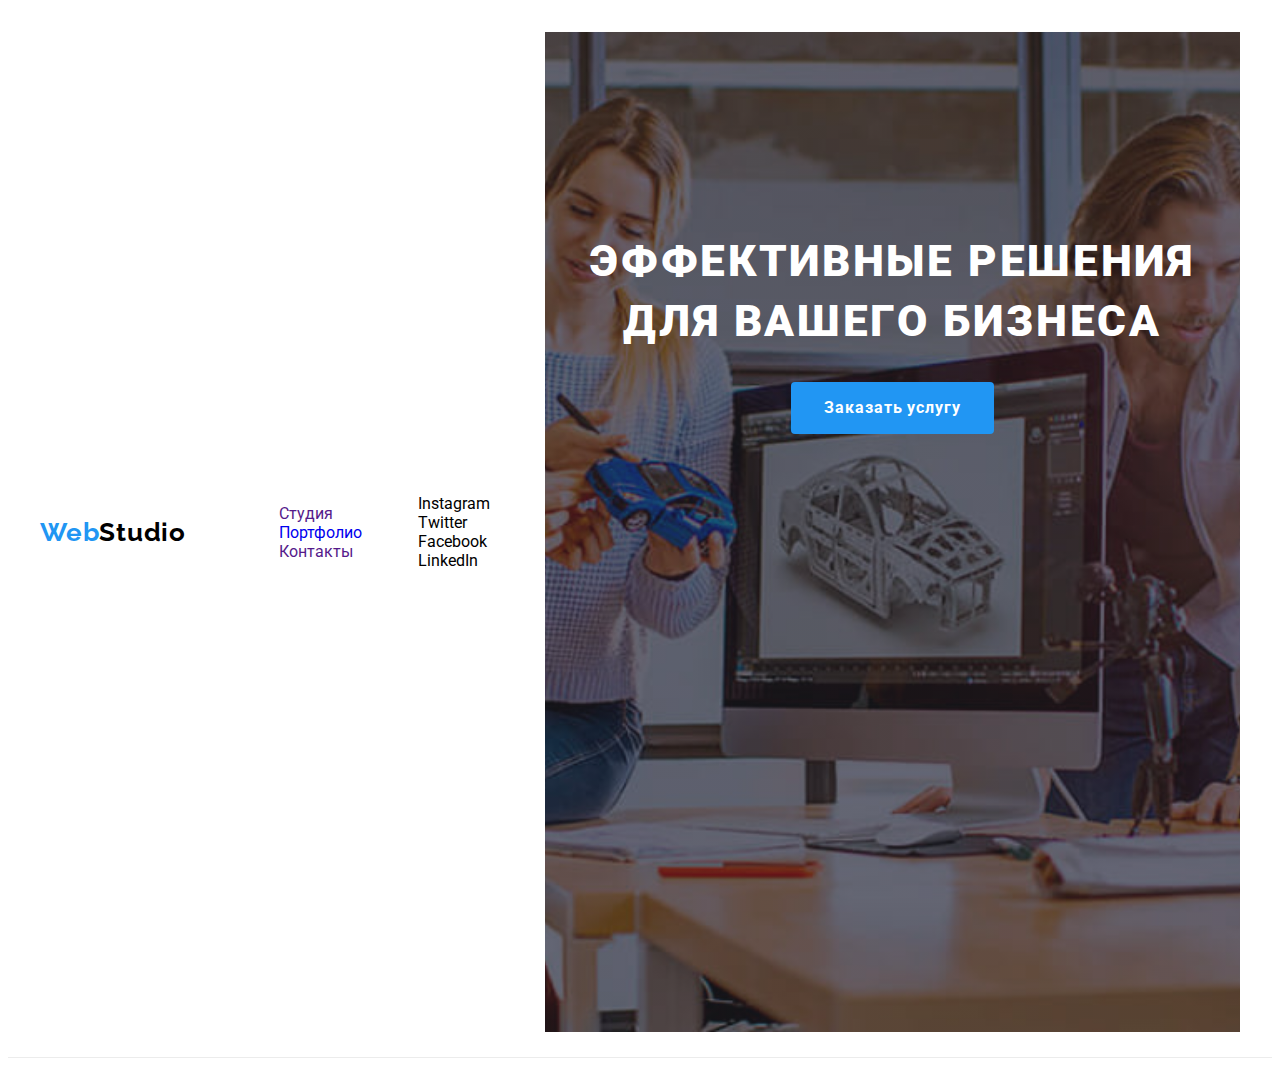
==== index.html @ 02336600 "commit-3" ====
<!DOCTYPE html>
<html lang="en">
  <head>
    <meta charset="UTF-8" />
    <meta http-equiv="X-UA-Compatible" content="IE=edge" />
    <meta name="viewport" content="width=device-width, initial-scale=1.0" />
    <title>Студия</title>
    <link
      href="https://fonts.googleapis.com/css2?family=Raleway:wght@700&family=Roboto:wght@400;500;700;900&display=swap"
      rel="stylesheet"
    />
    <link
      rel="stylesheet"
      href="https://cdnjs.cloudflare.com/ajax/libs/modern-normalize/1.1.0/modern-normalize.min.css"
      integrity="sha512-wpPYUAdjBVSE4KJnH1VR1HeZfpl1ub8YT/NKx4PuQ5NmX2tKuGu6U/JRp5y+Y8XG2tV+wKQpNHVUX03MfMFn9Q=="
      crossorigin="anonymous"
      referrerpolicy="no-referrer"
    />
    <link rel="stylesheet" href="./css/main.min.css" />
  </head>

  <body>
    <!--Хедер-->
    <header class="header">
      <div class="container">
        <div class="header__container">
          <nav class="header__nav">
            <a class="header__logo link" href="./index.html">
              <span class="header__accent">Web</span>Studio
            </a>
            <ul class="header__list list">
              <li class="header__item">
                <a class="header__link link current" href>Студия</a>
              </li>
              <li class="header__item">
                <a class="header__link link" href="./portfolio.html"
                  >Портфолио</a
                >
              </li>
              <li class="header__item">
                <a class="header__link link" href="">Контакты</a>
              </li>
            </ul>
          </nav>
          <!--START Mobile Menu -->
          <button class="burger-btn" data-menu-open>
            <svg class="burger-icon-icon" width="24" height="16">
              <use href="./images/symbol-defs.svg#burger-btn"></use>
            </svg>
          </button>
          <div class="mobile-menu" data-menu>
            <button class="mobile-close-btn" data-menu-close>
              <svg class="close-btn-icon">
                <use href="./images/symbol-defs.svg#close-black-2"></use>
              </svg>
            </button>
            <ul class="mobile-menu-list list">
              <li class="mobile-menu-list__item">
                <a class="mobile-menu__link link current" href>Студия</a>
              </li>
              <li class="mobile-menu-list__item">
                <a class="mobile-menu__link link" href="./portfolio.html"
                  >Портфолио</a
                >
              </li>
              <li class="mobile-menu-list__item">
                <a class="mobile-menu__link link" href="">Контакты</a>
              </li>
            </ul>
          </div>
          <div class="mobile-menu-list__down">
              <a class="mobile-menu-list__tel link" href="tel:+380961111111"></a>
                  <a class="mobile-menu-list__mail link" href="mailto:info@devstudio.com"></a>
                  <ul class="mobile-menu-list__social list">
                   <li class="mobile-menu-list__social-item">Instagram</li>
                   <li class="mobile-menu-list__social-item"> Twitter</li>
                   <li class="mobile-menu-list__social-item">Facebook</li>
                   <li class="mobile-menu-list__social-item">LinkedIn</li>

                  </ul>
          </div>
          <!-- END Mobile Menu -->
          <!-- <ul class="header-adress__list list">
            <li class="header-adress__item">
              <a class="header__mail link" href="mailto:info@devstudio.com">
                <svg class="header__icon" width="16" height="12">
                  <use href="./images/symbol-defs.svg#envelope"></use>
                </svg>
                info@devstudio.com
              </a>
            </li>
            <li class="header-adress__item">
              <a class="header__tel link" href="tel:+380961111111">
                <svg class="header__icon" width="10" height="16">
                  <use href="./images/symbol-defs.svg#smartphone"></use>
                </svg>
                +380961111111
              </a>
            </li>
          </ul>
        </div>
      </div>
    </header> -->

    <!-- Герой -->
    <main>
      <section class="hero">
        <h1 class="hero-title">ЭФФЕКТИВНЫЕ РЕШЕНИЯ ДЛЯ ВАШЕГО БИЗНЕСА</h1>
        <button type="button" class="hero-btn" data-modal-open>
          Заказать услугу
        </button>
      </section>

      <!--О нас-->
      <!-- <section class="about">
        <div class="container">
          <ul class="about-list list">
            <li class="about-item">
              <div class="about-icon-box">
                <svg class="about-icon">
                  <use href="./images/symbol-defs.svg#Group"></use>
                </svg>
              </div>
              <h2 class="about-title">ВНИМАНИЕ К ДЕТАЛЯМ</h2>
              <p class="after-title after-title-dark">
                Идейные соображения, а также начало повседневной работы по
                формированию позиции.
              </p>
            </li>
            <li class="about-item">
              <div class="about-icon-box">
                <svg class="about-icon">
                  <use href="./images/symbol-defs.svg#clock"></use>
                </svg>
              </div>
              <h2 class="about-title">ПУНКТУАЛЬНОСТЬ</h2>
              <p class="after-title after-title-dark">
                Задача организации, в особенности же рамки и место обучения
                кадров влечет за собой.
              </p>
            </li>
            <li class="about-item">
              <div class="about-icon-box">
                <svg class="about-icon">
                  <use href="./images/symbol-defs.svg#diagram"></use>
                </svg>
              </div>
              <h2 class="about-title">ПЛАНИРОВАНИЕ</h2>
              <p class="after-title after-title-dark">
                Равным образом консультация с широким активом в значительной
                степени обуславливает.
              </p>
            </li>
            <li class="about-item">
              <div class="about-icon-box">
                <svg class="about-icon">
                  <use href="./images/symbol-defs.svg#astronaut"></use>
                </svg>
              </div>
              <h2 class="about-title">СOВРЕМЕННЫЕ ТЕХНОЛОГИИ</h2>
              <p class="after-title after-title-dark">
                Значимость этих проблем настолько очевидна, что реализация
                плановых заданий.
              </p>
            </li>
          </ul>
        </div>
      </section> -->

      <!--Работа-->
      <!-- <section class="work">
        <div class="container">
          <h3 class="pre-title">Чем мы занимаемся</h3>
          <div class="application">
            <ul class="work-list list">
              <li class="work-item">
                <img
                  src="./images/box.jpeg"
                  alt="человек печатает на клавиатуре"
                  width="370"
                />
                <p class="work-text">ДЕСКТОПНЫЕ ПРИЛОЖЕНИЯ</p>
              </li>
              <li class="work-item">
                <img
                  src="./images/box2.jpeg"
                  alt="человек смотрит в монитор на телефоны"
                  width="370"
                />
                <p class="work-text">МОБИЛЬНЫЕ ПРИЛОЖЕНИЯ</p>
              </li>
              <li class="work-item">
                <img
                  src="./images/box3.jpeg"
                  alt="человек смотрит в планшет"
                  width="370"
                />
                <p class="work-text">ДИЗАЙНЕРСКИЕ РЕШЕНИЯ</p>
              </li>
            </ul>
          </div>
        </div>
      </section> -->
      <!--Наша команда-->
      <!-- <section class="team">
        <div class="container">
          <h3 class="pre-title">Наша команда</h3>
          <ul class="team-list list">
            <li class="team-item">
              <img
                src="./images/photo.jpg"
                width="270"
                height="260"
                alt="фото мужчины"
              />
              <div class="team-leaders">
                <h3 class="team-item-title">Игорь Демьяненко</h3>
                <p class="team-item-text">Product Designer</p>
                <ul class="team-social list social-list">
                  <li class="social-item">
                    <a href="" class="social-link">
                      <svg class="social-icon" width="20" height="20">
                        <use href="./images/symbol-defs.svg#instagram"></use>
                      </svg>
                    </a>
                  </li>
                  <li class="social-item">
                    <a href="" class="social-link">
                      <svg class="social-icon" width="20" height="20">
                        <use href="./images/symbol-defs.svg#twitter"></use>
                      </svg>
                    </a>
                  </li>
                  <li class="social-item">
                    <a href="" class="social-link">
                      <svg class="social-icon" width="20" height="20">
                        <use href="./images/symbol-defs.svg#facebook"></use>
                      </svg>
                    </a>
                  </li>
                  <li class="social-item">
                    <a href="" class="social-link">
                      <svg class="social-icon" width="20" height="20">
                        <use href="./images/symbol-defs.svg#linkedin"></use>
                      </svg>
                    </a>
                  </li>
                </ul>
              </div>
            </li>

            <li class="team-item">
              <img
                src="./images/photo2.jpg"
                width="270"
                height="260"
                alt="фото женщины"
              />
              <div class="team-leaders">
                <h3 class="team-item-title">Ольга Репина</h3>
                <p class="team-item-text">Frontend Developer</p>
                <ul class="team-social list social-list">
                  <li class="social-item">
                    <a href="" class="social-link">
                      <svg class="social-icon" width="20" height="20">
                        <use href="./images/symbol-defs.svg#instagram"></use>
                      </svg>
                    </a>
                  </li>
                  <li class="social-item">
                    <a href="" class="social-link">
                      <svg class="social-icon" width="20" height="20">
                        <use href="./images/symbol-defs.svg#twitter"></use>
                      </svg>
                    </a>
                  </li>
                  <li class="social-item">
                    <a href="" class="social-link">
                      <svg class="social-icon" width="20" height="20">
                        <use href="./images/symbol-defs.svg#facebook"></use>
                      </svg>
                    </a>
                  </li>
                  <li class="social-item">
                    <a href="" class="social-link">
                      <svg class="social-icon" width="20" height="20">
                        <use href="./images/symbol-defs.svg#linkedin"></use>
                      </svg>
                    </a>
                  </li>
                </ul>
              </div>
            </li>

            <li class="team-item">
              <img
                src="./images/photo3.jpg"
                width="270"
                height="260"
                alt="фото мужчины"
              />
              <div class="team-leaders">
                <h3 class="team-item-title">Николай Тарасов</h3>
                <p class="team-item-text">Marketing</p>
                <ul class="team-social list social-list">
                  <li class="social-item">
                    <a href="" class="social-link">
                      <svg class="social-icon" width="20" height="20">
                        <use href="./images/symbol-defs.svg#instagram"></use>
                      </svg>
                    </a>
                  </li>
                  <li class="social-item">
                    <a href="" class="social-link">
                      <svg class="social-icon" width="20" height="20">
                        <use href="./images/symbol-defs.svg#twitter"></use>
                      </svg>
                    </a>
                  </li>
                  <li class="social-item">
                    <a href="" class="social-link">
                      <svg class="social-icon" width="20" height="20">
                        <use href="./images/symbol-defs.svg#facebook"></use>
                      </svg>
                    </a>
                  </li>
                  <li class="social-item">
                    <a href="" class="social-link">
                      <svg class="social-icon" width="20" height="20">
                        <use href="./images/symbol-defs.svg#linkedin"></use>
                      </svg>
                    </a>
                  </li>
                </ul>
              </div>
            </li>

            <li class="team-item">
              <img
                src="./images/photo4.jpg"
                width="270"
                height="260"
                alt="фото мужчины"
              />
              <div class="team-leaders">
                <h3 class="team-item-title">Михаил Ермаков</h3>
                <p class="team-item-text">UI Designer</p>
                <ul class="team-social list social-list">
                  <li class="social-item">
                    <a href="" class="social-link">
                      <svg class="social-icon" width="20" height="20">
                        <use href="./images/symbol-defs.svg#instagram"></use>
                      </svg>
                    </a>
                  </li>
                  <li class="social-item">
                    <a href="" class="social-link">
                      <svg class="social-icon" width="20" height="20">
                        <use href="./images/symbol-defs.svg#twitter"></use>
                      </svg>
                    </a>
                  </li>
                  <li class="social-item">
                    <a href="" class="social-link">
                      <svg class="social-icon" width="20" height="20">
                        <use href="./images/symbol-defs.svg#facebook"></use>
                      </svg>
                    </a>
                  </li>
                  <li class="social-item">
                    <a href="" class="social-link">
                      <svg class="social-icon" width="20" height="20">
                        <use href="./images/symbol-defs.svg#linkedin"></use>
                      </svg>
                    </a>
                  </li>
                </ul>
              </div>
            </li>
          </ul>
        </div>
      </section> -->
      <!-- Клиенты -->
      <!-- <section class="clients">
        <div class="container">
          <h3 class="pre-title">Постоянные клиенты</h3>
          <ul class="clients-list list">
            <li class="clients-item">
              <a href="" class="clients-link">
                <svg class="clients-icon" width="106" height="60">
                  <use href="./images/symbol-defs.svg#groupya-co-1"></use>
                </svg>
              </a>
            </li>
            <li class="clients-item">
              <a href="" class="clients-link">
                <svg class="clients-icon" width="106" height="60">
                  <use href="./images/symbol-defs.svg#group-company"></use>
                </svg>
              </a>
            </li>
            <li class="clients-item">
              <a href="" class="clients-link">
                <svg class="clients-icon" width="106" height="60">
                  <use href="./images/symbol-defs.svg#group-company2"></use>
                </svg>
              </a>
            </li>
            <li class="clients-item">
              <a href="" class="clients-link">
                <svg class="clients-icon" width="106" height="60">
                  <use href="./images/symbol-defs.svg#group-company3"></use>
                </svg>
              </a>
            </li>
            <li class="clients-item">
              <a href="" class="clients-link">
                <svg class="clients-icon" width="106" height="60">
                  <use href="./images/symbol-defs.svg#group-company4"></use>
                </svg>
              </a>
            </li>
            <li class="clients-item">
              <a href="" class="clients-link">
                <svg class="clients-icon" width="106" height="60">
                  <use href="./images/symbol-defs.svg#group-company5"></use>
                </svg>
              </a>
            </li>
          </ul>
        </div>
      </section> -->
    </main>
    <!-- Футер -->
    <!-- <footer class="footer">
      <div class="container footer-container">
        <div class="footer-left">
          <a href="./index.html" class="footer-logo link">
            <span class="footer-accent">Web</span>Studio
          </a>
          <address class="footer-adress link">
            г.Киев,пр-т Леси Украинки, 26
          </address>
          <address class="footer-link link">info@example.com</address>
          <address class="footer-link link">+38 099 111 11 11</address>
        </div> -->
    <!-- Футер "Присоединяйтесь" -->
    <!-- <div class="footer-right">
          <h3 class="footer-text">ПРИСОЕДИНЯЙТЕСЬ</h3>
          <ul class="footer-social-list social-list list">
            <li class="social-item">
              <a href="" class="social-link footer-social-link">
                <svg
                  class="social-icon footer-social-icon"
                  width="20"
                  height="20"
                >
                  <use href="./images/symbol-defs.svg#instagram"></use>
                </svg>
              </a>
            </li>
            <li class="social-item">
              <a href="" class="social-link footer-social-link">
                <svg
                  class="social-icon footer-social-icon"
                  width="20"
                  height="20"
                >
                  <use href="./images/symbol-defs.svg#twitter"></use>
                </svg>
              </a>
            </li>
            <li class="social-item">
              <a href="" class="social-link footer-social-link">
                <svg
                  class="social-icon footer-social-icon"
                  width="20"
                  height="20"
                >
                  <use href="./images/symbol-defs.svg#facebook"></use>
                </svg>
              </a>
            </li>
            <li class="social-item">
              <a href="" class="social-link footer-social-link">
                <svg
                  class="social-icon footer-social-icon"
                  width="20"
                  height="20"
                >
                  <use href="./images/symbol-defs.svg#linkedin"></use>
                </svg>
              </a>
            </li>
          </ul>
        </div> -->

    <!-- Футер "Подпишитесь" -->
    <!-- <div class="footer-form-box">
          <h3 class="footer-form-text">ПОДПИШИТЕСЬ НА РАССЫЛКУ</h3>
          <form class="footer-form" action="">
            <input
              class="footer-form-input"
              type="email"
              name="mail"
              placeholder="E-mail"
            />
            <button class="footer-form-btn hero-btn" type="submit">
              Подписаться
              <svg class="footer-form-icon" width="24" height="24">
                <use href="./images/symbol-defs.svg#icon-send-letter"></use>
              </svg>
            </button>
          </form>
        </div>
      </div>
    </footer> -->

    <!-- Бекдроп -->
    <div class="backdrop is-hidden" data-modal>
      <div class="modal">
        <button class="close-btn" type="button" data-modal-close>
          <svg class="backdrop-icon">
            <use href="./images/symbol-defs.svg#close-black"></use>
          </svg>
        </button>
        <!-- Модальное окно -->
        <p class="modal-title">Оставьте свои данные, мы вам перезвоним</p>
        <form action="#" class="modal-form">
          <div class="modal-field">
            <label class="modal-label" for="user-name"> Имя </label>
            <span class="modal-wrapper">
              <input
                class="modal-input"
                type="text"
                name="user-name"
                id="user-name"
              />
              <svg class="modal-icon" width="18" height="18">
                <use href="./images/symbol-defs.svg#person-black"></use>
              </svg>
            </span>
          </div>
          <div class="modal-field">
            <label class="modal-label" for="user-tel">Телефон</label>
            <span class="modal-wrapper">
              <input class="modal-input" type="tel" name="tel" id="user-tel" />
              <svg class="modal-icon" width="18" height="18">
                <use href="./images/symbol-defs.svg#phone-black"></use>
              </svg>
            </span>
          </div>
          <div class="modal-field">
            <label class="modal-label" for="user-email">Почта</label>
            <span class="modal-wrapper">
              <input
                class="modal-input"
                type="email"
                name="user-email"
                id="user-email"
              />
              <svg class="modal-icon" width="18" height="18">
                <use href="./images/symbol-defs.svg#email-black"></use>
              </svg>
            </span>
          </div>
          <div class="modal-field">
            <label class="modal-label" for="user-text">Комментарий</label>
            <textarea
              class="modal-text-input"
              name="user-text"
              id="user-text"
              placeholder="Введите текст"
            ></textarea>
          </div>

          <input
            class="modal-checkbox visually-hidden"
            type="checkbox"
            id="modal-checkbox"
          />
          <label class="check-text" for="modal-checkbox">
            <span>
              <svg class="check-icon" width="11" height="8">
                <use href="./images/symbol-defs.svg#Vector"></use>
              </svg>
            </span>
            Соглашаюсь с рассылкой и принимаю
            <a class="check-licens" href=""> Условия договора </a></label
          >

          <button class="form-btn hero-btn" type="submit">Отправить</button>
        </form>
      </div>
    </div>

    <script src="./js/modal.js"></script>
    <script src="./js/menu.js"></script>
  </body>
</html>
---- css/main.min.css ----
p,h1,h2,h3,h4,h5,h6{margin:0}ul{margin:0;padding:0}button{cursor:pointer}img{display:block;max-width:100%}body{font-family:Roboto, sans-serif}.list{list-style:none}.link{text-decoration:none}.container{padding-left:15px;padding-right:15px;margin-left:auto;margin-right:auto}@media screen and (min-width: 480px){.container{width:480px}}@media screen and (min-width: 768px){.container{width:768px}}@media screen and (min-width: 1200px){.container{width:1200px}}.btn{min-width:73px;padding:6px 22px;font-family:Roboto;font-size:16px;line-height:1.62;font-weight:500;letter-spacing:.03em;text-align:center;background-color:var(--primary-fon-color);color:var(--title-text-color);border-radius:4px;border:transparent;transition:color 250ms cubic-bezier(0.4, 0, 0.2, 1)}.btn:hover,.btn:focus{color:var(--white);background-color:var(--accent-color);box-shadow:0px 3px 1px rgba(0,0,0,0.1),0px 1px 2px rgba(0,0,0,0.08),0px 2px 2px rgba(0,0,0,0.12)}.pre-title{font-size:36px;line-height:1.17;font-weight:700;letter-spacing:.03em;text-align:center}.after-title{font-family:Roboto;font-style:normal;font-size:14px;line-height:1.71;font-weight:400;letter-spacing:.03em}.after-title-dark{color:var(--primary-text-color)}.after-title-light{color:var(--primary-text-color)}.social-link{width:100%;height:100%;border-radius:50%;transition:background-color 250ms cubic-bezier(0.4, 0, 0.2, 1)}.social-link:hover,.social-link:focus{background-color:var(--accent-color)}.header{padding-top:16px;padding-bottom:16px;border-bottom:1px solid #ececec}@media screen and (min-width: 768px){.header{padding-top:26px;padding-bottom:26px}}@media screen and (min-width: 1200px){.header{padding-top:24px;padding-bottom:25px}}.header__container{display:flex;align-items:center;justify-content:space-between}.burger-btn{display:flex;align-items:center;justify-content:center;background-color:transparent;cursor:pointer;padding:0;line-height:0;margin-left:auto;border:none;width:40px;height:40px;color:#212121}@media screen and (min-width: 767px){.burger-btn{display:none}}.burger-icon-icon{width:40px;height:40px}.mobile-menu{position:fixed;z-index:100;top:0;left:0;width:100vw;height:100vh;padding:48px 40px;background-color:#ffffff;opacity:0;visibility:hidden;pointer-events:none;transition:opasicity 250ms linear, visibility 250ms linear}.mobile-menu.is-hidden{opacity:1;visibility:visible;pointer-events:all}.mobile-close-btn{position:absolute;top:10px;right:15px;width:40px;height:40px;background-color:transparent;cursor:pointer;padding:0;line-height:0;border:none}.close-btn-icon{width:40px;height:40px}.header__logo{margin-right:93px;font-family:Raleway;font-size:26px;line-height:1.19;font-weight:700;letter-spacing:.03em;color:#000000}.header__accent{color:var(--accent-color)}.hero{text-align:center;padding:118px 0;margin-left:auto;margin-right:auto;background:rgba(47,48,58,0.4);background-image:linear-gradient(rgba(47,48,58,0.4), rgba(47,48,58,0.4)),url(../images/hero.jpg);background-position:center;background-repeat:no-repeat;background-size:cover;background-color:var(--primary-fon-footer-color);max-width:480px;height:400px}@media screen and (min-device-pixel-ratio: 2), (min-resolution: 192dpi), (min-resolution: 2dppx){.hero{background-image:url("../images/hero2x.jpg")}}@media screen and (min-width: 768px){.hero{max-width:768px;background-image:linear-gradient(rgba(47,48,58,0.4), rgba(47,48,58,0.4)),url(../images/hero-tablet.jpg)}}@media screen and (min-width: 768px) and (min-device-pixel-ratio: 2), screen and (min-width: 768px) and (min-resolution: 192dpi), screen and (min-width: 768px) and (min-resolution: 2dppx){.hero{background-image:url("../images/hero-tablet2x.jpg")}}@media screen and (min-width: 1200px){.hero{padding-top:200px;padding-bottom:200px;max-width:1600px;height:600px;background-image:linear-gradient(rgba(47,48,58,0.4), rgba(47,48,58,0.4)),url(../images/hero-desktop.jpg)}}@media screen and (min-width: 1200px) and (min-device-pixel-ratio: 2), screen and (min-width: 1200px) and (min-resolution: 192dpi), screen and (min-width: 1200px) and (min-resolution: 2dppx){.hero{background-image:url("../images/hero-desktop2x.jpg")}}.hero-title{margin-top:0;margin-bottom:30px;margin-left:auto;margin-right:auto;max-width:360px;font-size:26px;line-height:1.62;font-weight:900;letter-spacing:.06em;text-align:center;text-transform:uppercase;color:var(--white);transition:color 250ms cubic-bezier(0.4, 0, 0.2, 1)}@media screen and (min-width: 1200px){.hero-title{max-width:695px;font-size:44px;line-height:1.36;font-weight:900;letter-spacing:.06em}}.hero-btn{padding:10px 32px;font-family:inherit;font-size:16px;line-height:1.87;font-weight:700;letter-spacing:.06em;text-align:center;border-radius:4px;border:1px solid transparent;background-color:var(--accent-color);color:var(--white);transition:background-color 250ms cubic-bezier(0.4, 0, 0.2, 1)}.hero-btn:hover,.hero-btn:focus{background-color:var(--white);color:var(--accent-color)}.about{padding-top:94px;padding-bottom:94px}.about-list{display:flex}.about-item{flex-basis:calc(100% / 4 - 30px)}.about-item:not(:last-child){margin-right:30px}.about-title{margin-top:0;margin-bottom:10px;font-size:14px;line-height:1.14;font-weight:700;letter-spacing:.03em;text-transform:uppercase;color:var(--title-text-color)}.about-icon-box{background:#f5f4fa;width:270px;height:120px;margin-bottom:30px}.about-icon{width:70px;height:70px}.work{padding-bottom:94px}.pre-title{margin-top:0;margin-bottom:50px}.work-list{display:flex}.work-item{position:relative}.work-item:not(:last-child){margin-right:30px}.work-text{position:absolute;width:100%;bottom:0;left:0;padding:27px 0px;font-size:14px;line-height:1.14;font-weight:700;letter-spacing:.03em;text-align:center;text-transform:uppercase;color:var(--white);background:rgba(47,48,58,0.8)}.team{background-color:var(--primary-fon-color);padding-top:94px;padding-bottom:94px}.team-list{display:flex;margin-left:-30px}.team-item{flex-basis:calc(100% / 3 - 30px);margin-left:30px;box-shadow:0px 1px 3px rgba(0,0,0,0.12),0px 1px 1px rgba(0,0,0,0.14),0px 2px 1px rgba(0,0,0,0.2);border-radius:0px 0px 4px 4px}.team-leaders{background-color:var(--white);padding:30px 0px}.team-item-title{margin-bottom:10px;font-size:16px;line-height:1.19;font-weight:500;letter-spacing:.03em;text-align:center;color:var(--title-text-color)}.team-item-text{font-size:16px;line-height:1.19;font-weight:400;letter-spacing:.03em;text-align:center;margin-bottom:16px;color:var(--primary-text-color)}.social-link:hover .social-icon,.social-link:focus .social-icon{fill:var(--white)}.social-item{width:44px;height:44px;margin-right:10px}.social-item:not(:last-child){margin-right:10}.social-icon{fill:#afb1b8;transition:fill 250ms cubic-bezier(0.4, 0, 0.2, 1)}.clients{padding-top:94px;padding-bottom:94px}.clients-item{border-radius:4px}.clients-item:not(:last-child){margin-right:30px}.clients-link{width:170px;height:92px;border-radius:4px;border:1px solid #afb1b8;transition:border 250ms cubic-bezier(0.4, 0, 0.2, 1)}.clients-link:hover,.clients-link:focus{border-color:var(--accent-color)}.clients-icon{fill:#afb1b8;transition:fill 250ms cubic-bezier(0.4, 0, 0.2, 1)}.clients-link:hover .clients-icon,.clients-link:focus .clients-icon{fill:var(--accent-color)}.footer{padding-top:60px;padding-bottom:60px;background-color:var(--primary-fon-footer-color)}.footer-left{display:flex;flex-direction:column}.footer-right{display:block;flex-direction:column;margin-left:70px}.footer-social-list{margin-right:10px}.footer-social-link{background-color:#ffffff10}.footer-social-icon{fill:var(--white)}.footer-text{margin-bottom:20px;font-size:14px;line-height:1.14;font-weight:700;letter-spacing:.03em;text-transform:uppercase;color:#ffffff}.footer-logo{margin-bottom:20px;font-family:Raleway;font-style:normal;font-size:26px;line-height:1.19;font-weight:700;letter-spacing:.03em;color:var(--white)}.footer-accent{color:var(--accent-color)}.footer-adress{margin-bottom:9px;font-style:normal;font-size:14px;line-height:1.71;font-weight:400;letter-spacing:.03em;color:var(--white)}.footer-link{margin-bottom:9px;font-family:Roboto;font-style:normal;font-size:14px;line-height:1.71;font-weight:400;letter-spacing:.03em;color:var(--primary-footer-two-color)}.after-title{margin-bottom:9px}.footer-form-box{display:block;margin-left:93px}.footer-form-text{margin-bottom:20px;font-size:14px;line-height:1.14;font-weight:700;letter-spacing:.03em;text-transform:uppercase;color:var(--white)}.footer-form{display:flex}.footer-form-input{width:358px;height:50px;padding:15px;background-color:inherit;color:var(--white);border:1px solid rgba(255,255,255,0.3);border-radius:4px;outline:none}.footer-form-input:focus{border-color:var(--accent-color);outline-color:var(--accent-color)}.footer-form-input:placeholder{font-size:16px;line-height:1.25;font-weight:400;letter-spacing:.03em;align-items:center;color:rgba(255,255,255,0.6)}.footer-form-btn{width:200px;height:50px;margin-left:12px;padding-top:10px;padding-bottom:10px;padding-right:28px;padding-left:29px;transition:color 250ms cubic-bezier(0.4, 0, 0.2, 1)}.footer-form-btn:hover .footer-form-icon,.footer-form-btn:focus .footer-form-icon{fill:var(--accent-color)}.footer-form-icon{margin-left:10px;fill:var(--white);transition:fill 250ms cubic-bezier(0.4, 0, 0.2, 1)}.backdrop{position:fixed;width:100vw;height:100vh;background:rgba(0,0,0,0.2);top:0;transition:opacity 250ms cubic-bezier(0.4, 0, 0.2, 1),visibility 250ms cubic-bezier(0.4, 0, 0.2, 1)}.backdrop.is-hidden{opacity:0;visibility:hidden;pointer-events:0}.backdrop.is-hidden .modal{transform:scale(2)}.backdrop-icon:hover,.backdrop-icon:focus{fill:var(--accent-color)}.modal{position:relative;width:528px;height:581px;padding:40px;background-color:var(--white);border-radius:4px;box-shadow:0px 1px 3px rgba(0,0,0,0.12),0px 1px 1px rgba(0,0,0,0.14),0px 2px 1px rgba(0,0,0,0.2);transform:scale(1);transition:transform 300ms ease}@media screen and (min-width: 480px){.modal{width:450px;min-height:609px}}@media screen and (min-width: 1200px){.modal{width:528px;min-height:581px}}.modal-title{margin-bottom:12px;font-size:20px;line-height:1.15;font-weight:700;letter-spacing:.03em;text-align:center;color:var(--title-text-color)}.modal-field{margin-bottom:10px}.modal-label{display:block;margin-bottom:4px;font-size:12px;line-height:1.17;font-weight:400;letter-spacing:.01em;color:var(--primary-text-color)}.modal-wrapper{display:block;position:relative}.modal-input{width:100%;height:40px;border-radius:4px;border:1px solid rgba(33,33,33,0.2);background:transparent;padding-left:42px;padding-right:20px;outline:none}.modal-input:focus{border-color:var(--accent-color)}.modal-input:focus+.modal-icon{fill:var(--accent-color)}.modal-icon{position:absolute;left:10px;top:50%;transform:translateY(-50%)}.modal-text-input{padding:12px 16px;resize:none;width:100%;height:120px;border-radius:4px;border:1px solid rgba(33,33,33,0.2);background:transparent}.modal-text-input:focus{border-color:var(--accent-color)}.modal-text-input::placeholder{font-size:12px;line-height:.86;font-weight:400;letter-spacing:.01em;color:rgba(117,117,117,0.5)}.modal-text-input:focus{outline-color:var(--accent-color)}.check-text{margin-bottom:30px;font-size:12px;line-height:1.71;font-weight:400;letter-spacing:.03em;color:var(--primary-text-color)}.check-text span{width:16px;height:15px;border:2px solid #212121;border-radius:4px;margin-right:8px}.modal-checkbox:checked+.check-text span{background-color:var(--accent-color);border:none}.check-icon{fill:var(--white)}.check-licens{color:var(--accent-color);margin-left:4px}.form-btn{width:200px;display:block;margin:0 auto;letter-spacing:0.06em}.form-btn:hover,.form-btn:focus{color:var(--white);background:#188ce8}.close-btn{position:absolute;right:8px;top:8px;width:30px;height:30px;border-radius:50%;border:1px solid rgba(0,0,0,0.1);background:var(--white)}.nav{padding-top:94px;padding-bottom:94px}.nav-list{display:flex;margin-bottom:50px;justify-content:center}.nav-item:not(:last-child){margin-right:8px}.nav-btn{transition:background-color 250ms cubic-bezier(0.4, 0, 0.2, 1)}.menu-nav__list{display:flex;flex-wrap:wrap;margin-left:-30px;margin-top:-30px}.menu-nav__item{cursor:pointer;flex-basis:calc(100% / 3 - 30px);margin-left:30px;margin-top:30px;border:1px solid #eeeeee;box-sizing:border-box}.menu-nav__item:hover,.menu-nav__item:focus{box-shadow:0px 1px 1px rgba(0,0,0,0.12),0px 4px 4px rgba(0,0,0,0.06),1px 4px 6px rgba(0,0,0,0.16)}.menu-nav__item:hover .menu-top__text{transform:translateY(0)}.menu-top__wrapper{position:relative;overflow:hidden}.menu-top__text{position:absolute;top:0;left:0;width:370px;height:294px;transform:translateY(100%);transition:transform 250ms linear;padding-top:42px;padding-bottom:56px;padding-right:67px;padding-left:50px;font-size:18px;line-height:1.56;font-weight:400;letter-spacing:.03em;color:var(--white);background:rgba(33,150,243,0.9)}.menu-nav__work{padding:20px 24px}.menu-nav__title{font-size:18px;line-height:2;font-weight:700;letter-spacing:.06em;margin-bottom:4px;color:var(--title-text-color)}.menu-nav__text{font-size:16px;line-height:1.87;font-weight:400;letter-spacing:.03em;color:var(--primary-text-color)}:root{--primary-text-color: #757575;--title-text-color: #212121;--accent-color: #2196f3;--white: #ffffff;--primary-fon-color: #f5f4fa;--primary-fon-footer-color: #2f303a;--primary-footer-two-color: rgba(255, 255, 255, 0.6)}.visually-hidden{position:absolute;white-space:nowrap;width:1px;height:1px;overflow:hidden;border:0;padding:0;clip:rect(0 0 0 0);clip-path:inset(50%);margin:-1px}.social-link,.header__nav,.about-icon-box,.social-list,.clients-list,.clients-link,.footer-container,.footer-form-btn,.backdrop,.check-text,.check-text span,.close-btn{display:flex;align-items:center;justify-content:center}
/*# sourceMappingURL=main.min.css.map */
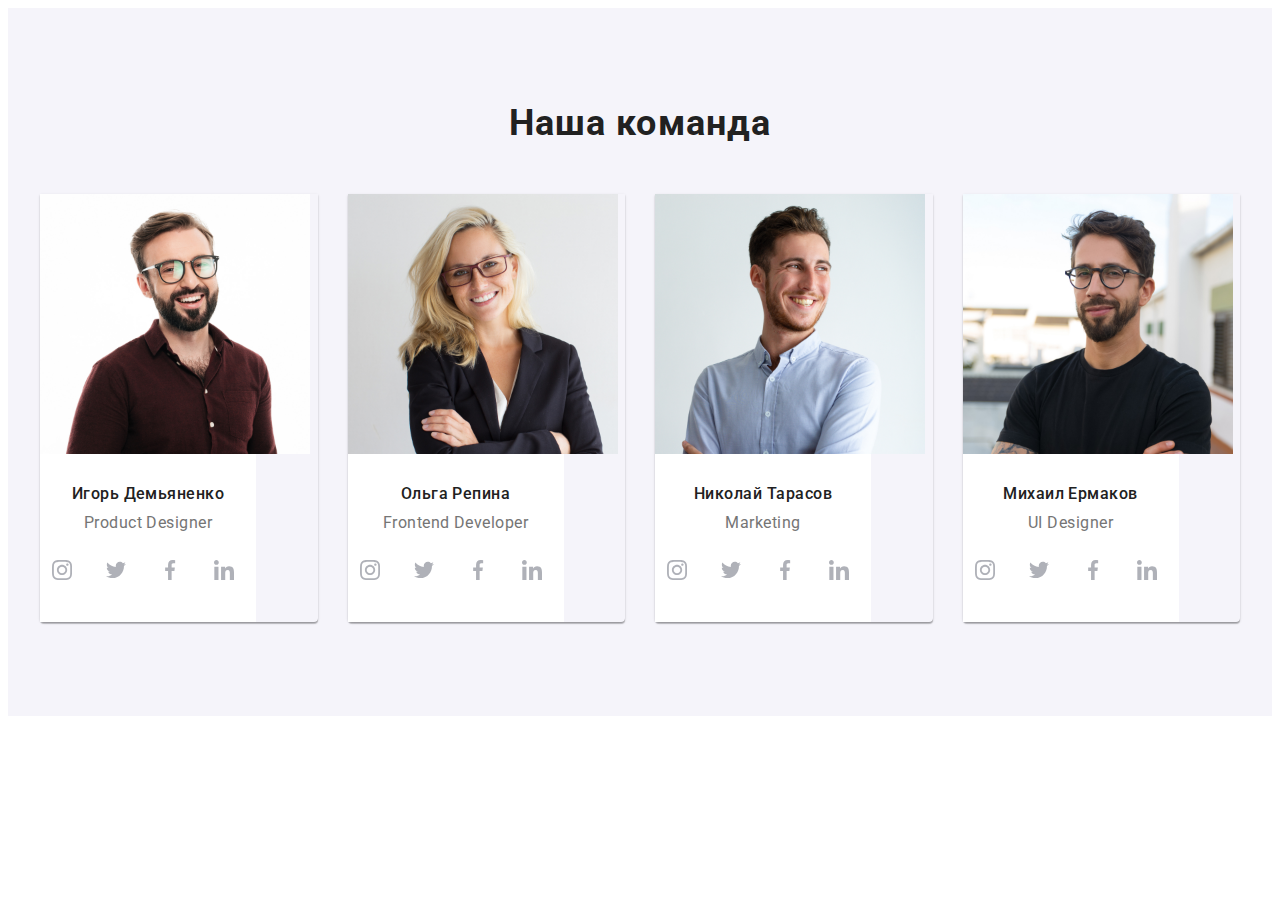
==== commit 148e6071: "commit-4" ====
--- a/index.html
+++ b/index.html
@@ -21,7 +21,7 @@
 
   <body>
     <!--Хедер-->
-    <header class="header">
+    <!-- <header class="header">
       <div class="container">
         <div class="header__container">
           <nav class="header__nav">
@@ -41,19 +41,15 @@
                 <a class="header__link link" href="">Контакты</a>
               </li>
             </ul>
-          </nav>
-          <!--START Mobile Menu -->
-          <button class="burger-btn" data-menu-open>
+          </nav> -->
+    <!--START Mobile Menu -->
+    <!-- <button class="burger-btn" data-menu-open>
             <svg class="burger-icon-icon" width="24" height="16">
               <use href="./images/symbol-defs.svg#burger-btn"></use>
             </svg>
           </button>
           <div class="mobile-menu" data-menu>
-            <button class="mobile-close-btn" data-menu-close>
-              <svg class="close-btn-icon">
-                <use href="./images/symbol-defs.svg#close-black-2"></use>
-              </svg>
-            </button>
+            <div>
             <ul class="mobile-menu-list list">
               <li class="mobile-menu-list__item">
                 <a class="mobile-menu__link link current" href>Студия</a>
@@ -67,20 +63,27 @@
                 <a class="mobile-menu__link link" href="">Контакты</a>
               </li>
             </ul>
-          </div>
+            </div>        
           <div class="mobile-menu-list__down">
-              <a class="mobile-menu-list__tel link" href="tel:+380961111111"></a>
-                  <a class="mobile-menu-list__mail link" href="mailto:info@devstudio.com"></a>
+            
+              <a class="mobile-menu-link__tel link" href="tel:+380961111111"></a>
+               <a class="mobile-menu-link__mail link" href="mailto:info@devstudio.com"></a>
+              
                   <ul class="mobile-menu-list__social list">
                    <li class="mobile-menu-list__social-item">Instagram</li>
                    <li class="mobile-menu-list__social-item"> Twitter</li>
                    <li class="mobile-menu-list__social-item">Facebook</li>
                    <li class="mobile-menu-list__social-item">LinkedIn</li>
-
                   </ul>
           </div>
-          <!-- END Mobile Menu -->
-          <!-- <ul class="header-adress__list list">
+           <button class="mobile-close-btn" data-menu-close>
+              <svg class="close-btn-icon">
+                <use href="./images/symbol-defs.svg#close-black-2"></use>
+              </svg>
+            </button>
+          </div> -->
+    <!-- END Mobile Menu  -->
+    <!-- <ul class="header-adress__list list">
             <li class="header-adress__item">
               <a class="header__mail link" href="mailto:info@devstudio.com">
                 <svg class="header__icon" width="16" height="12">
@@ -100,27 +103,25 @@
           </ul>
         </div>
       </div>
-    </header> -->
+    </header>  -->
 
     <!-- Герой -->
-    <main>
+    <!-- <main>
       <section class="hero">
         <h1 class="hero-title">ЭФФЕКТИВНЫЕ РЕШЕНИЯ ДЛЯ ВАШЕГО БИЗНЕСА</h1>
         <button type="button" class="hero-btn" data-modal-open>
           Заказать услугу
         </button>
-      </section>
+      </section> -->
 
       <!--О нас-->
-      <!-- <section class="about">
-        <div class="container">
+      <!-- <section class="about container">
           <ul class="about-list list">
             <li class="about-item">
               <div class="about-icon-box">
                 <svg class="about-icon">
                   <use href="./images/symbol-defs.svg#Group"></use>
-                </svg>
-              </div>
+                </svg> </div>
               <h2 class="about-title">ВНИМАНИЕ К ДЕТАЛЯМ</h2>
               <p class="after-title after-title-dark">
                 Идейные соображения, а также начало повседневной работы по
@@ -164,7 +165,7 @@
               </p>
             </li>
           </ul>
-        </div>
+        
       </section> -->
 
       <!--Работа-->
@@ -202,7 +203,7 @@
         </div>
       </section> -->
       <!--Наша команда-->
-      <!-- <section class="team">
+      <section class="team">
         <div class="container">
           <h3 class="pre-title">Наша команда</h3>
           <ul class="team-list list">
@@ -379,7 +380,7 @@
             </li>
           </ul>
         </div>
-      </section> -->
+      </section>
       <!-- Клиенты -->
       <!-- <section class="clients">
         <div class="container">
--- a/css/main.min.css
+++ b/css/main.min.css
@@ -1,2 +1,2 @@
-p,h1,h2,h3,h4,h5,h6{margin:0}ul{margin:0;padding:0}button{cursor:pointer}img{display:block;max-width:100%}body{font-family:Roboto, sans-serif}.list{list-style:none}.link{text-decoration:none}.container{padding-left:15px;padding-right:15px;margin-left:auto;margin-right:auto}@media screen and (min-width: 480px){.container{width:480px}}@media screen and (min-width: 768px){.container{width:768px}}@media screen and (min-width: 1200px){.container{width:1200px}}.btn{min-width:73px;padding:6px 22px;font-family:Roboto;font-size:16px;line-height:1.62;font-weight:500;letter-spacing:.03em;text-align:center;background-color:var(--primary-fon-color);color:var(--title-text-color);border-radius:4px;border:transparent;transition:color 250ms cubic-bezier(0.4, 0, 0.2, 1)}.btn:hover,.btn:focus{color:var(--white);background-color:var(--accent-color);box-shadow:0px 3px 1px rgba(0,0,0,0.1),0px 1px 2px rgba(0,0,0,0.08),0px 2px 2px rgba(0,0,0,0.12)}.pre-title{font-size:36px;line-height:1.17;font-weight:700;letter-spacing:.03em;text-align:center}.after-title{font-family:Roboto;font-style:normal;font-size:14px;line-height:1.71;font-weight:400;letter-spacing:.03em}.after-title-dark{color:var(--primary-text-color)}.after-title-light{color:var(--primary-text-color)}.social-link{width:100%;height:100%;border-radius:50%;transition:background-color 250ms cubic-bezier(0.4, 0, 0.2, 1)}.social-link:hover,.social-link:focus{background-color:var(--accent-color)}.header{padding-top:16px;padding-bottom:16px;border-bottom:1px solid #ececec}@media screen and (min-width: 768px){.header{padding-top:26px;padding-bottom:26px}}@media screen and (min-width: 1200px){.header{padding-top:24px;padding-bottom:25px}}.header__container{display:flex;align-items:center;justify-content:space-between}.burger-btn{display:flex;align-items:center;justify-content:center;background-color:transparent;cursor:pointer;padding:0;line-height:0;margin-left:auto;border:none;width:40px;height:40px;color:#212121}@media screen and (min-width: 767px){.burger-btn{display:none}}.burger-icon-icon{width:40px;height:40px}.mobile-menu{position:fixed;z-index:100;top:0;left:0;width:100vw;height:100vh;padding:48px 40px;background-color:#ffffff;opacity:0;visibility:hidden;pointer-events:none;transition:opasicity 250ms linear, visibility 250ms linear}.mobile-menu.is-hidden{opacity:1;visibility:visible;pointer-events:all}.mobile-close-btn{position:absolute;top:10px;right:15px;width:40px;height:40px;background-color:transparent;cursor:pointer;padding:0;line-height:0;border:none}.close-btn-icon{width:40px;height:40px}.header__logo{margin-right:93px;font-family:Raleway;font-size:26px;line-height:1.19;font-weight:700;letter-spacing:.03em;color:#000000}.header__accent{color:var(--accent-color)}.hero{text-align:center;padding:118px 0;margin-left:auto;margin-right:auto;background:rgba(47,48,58,0.4);background-image:linear-gradient(rgba(47,48,58,0.4), rgba(47,48,58,0.4)),url(../images/hero.jpg);background-position:center;background-repeat:no-repeat;background-size:cover;background-color:var(--primary-fon-footer-color);max-width:480px;height:400px}@media screen and (min-device-pixel-ratio: 2), (min-resolution: 192dpi), (min-resolution: 2dppx){.hero{background-image:url("../images/hero2x.jpg")}}@media screen and (min-width: 768px){.hero{max-width:768px;background-image:linear-gradient(rgba(47,48,58,0.4), rgba(47,48,58,0.4)),url(../images/hero-tablet.jpg)}}@media screen and (min-width: 768px) and (min-device-pixel-ratio: 2), screen and (min-width: 768px) and (min-resolution: 192dpi), screen and (min-width: 768px) and (min-resolution: 2dppx){.hero{background-image:url("../images/hero-tablet2x.jpg")}}@media screen and (min-width: 1200px){.hero{padding-top:200px;padding-bottom:200px;max-width:1600px;height:600px;background-image:linear-gradient(rgba(47,48,58,0.4), rgba(47,48,58,0.4)),url(../images/hero-desktop.jpg)}}@media screen and (min-width: 1200px) and (min-device-pixel-ratio: 2), screen and (min-width: 1200px) and (min-resolution: 192dpi), screen and (min-width: 1200px) and (min-resolution: 2dppx){.hero{background-image:url("../images/hero-desktop2x.jpg")}}.hero-title{margin-top:0;margin-bottom:30px;margin-left:auto;margin-right:auto;max-width:360px;font-size:26px;line-height:1.62;font-weight:900;letter-spacing:.06em;text-align:center;text-transform:uppercase;color:var(--white);transition:color 250ms cubic-bezier(0.4, 0, 0.2, 1)}@media screen and (min-width: 1200px){.hero-title{max-width:695px;font-size:44px;line-height:1.36;font-weight:900;letter-spacing:.06em}}.hero-btn{padding:10px 32px;font-family:inherit;font-size:16px;line-height:1.87;font-weight:700;letter-spacing:.06em;text-align:center;border-radius:4px;border:1px solid transparent;background-color:var(--accent-color);color:var(--white);transition:background-color 250ms cubic-bezier(0.4, 0, 0.2, 1)}.hero-btn:hover,.hero-btn:focus{background-color:var(--white);color:var(--accent-color)}.about{padding-top:94px;padding-bottom:94px}.about-list{display:flex}.about-item{flex-basis:calc(100% / 4 - 30px)}.about-item:not(:last-child){margin-right:30px}.about-title{margin-top:0;margin-bottom:10px;font-size:14px;line-height:1.14;font-weight:700;letter-spacing:.03em;text-transform:uppercase;color:var(--title-text-color)}.about-icon-box{background:#f5f4fa;width:270px;height:120px;margin-bottom:30px}.about-icon{width:70px;height:70px}.work{padding-bottom:94px}.pre-title{margin-top:0;margin-bottom:50px}.work-list{display:flex}.work-item{position:relative}.work-item:not(:last-child){margin-right:30px}.work-text{position:absolute;width:100%;bottom:0;left:0;padding:27px 0px;font-size:14px;line-height:1.14;font-weight:700;letter-spacing:.03em;text-align:center;text-transform:uppercase;color:var(--white);background:rgba(47,48,58,0.8)}.team{background-color:var(--primary-fon-color);padding-top:94px;padding-bottom:94px}.team-list{display:flex;margin-left:-30px}.team-item{flex-basis:calc(100% / 3 - 30px);margin-left:30px;box-shadow:0px 1px 3px rgba(0,0,0,0.12),0px 1px 1px rgba(0,0,0,0.14),0px 2px 1px rgba(0,0,0,0.2);border-radius:0px 0px 4px 4px}.team-leaders{background-color:var(--white);padding:30px 0px}.team-item-title{margin-bottom:10px;font-size:16px;line-height:1.19;font-weight:500;letter-spacing:.03em;text-align:center;color:var(--title-text-color)}.team-item-text{font-size:16px;line-height:1.19;font-weight:400;letter-spacing:.03em;text-align:center;margin-bottom:16px;color:var(--primary-text-color)}.social-link:hover .social-icon,.social-link:focus .social-icon{fill:var(--white)}.social-item{width:44px;height:44px;margin-right:10px}.social-item:not(:last-child){margin-right:10}.social-icon{fill:#afb1b8;transition:fill 250ms cubic-bezier(0.4, 0, 0.2, 1)}.clients{padding-top:94px;padding-bottom:94px}.clients-item{border-radius:4px}.clients-item:not(:last-child){margin-right:30px}.clients-link{width:170px;height:92px;border-radius:4px;border:1px solid #afb1b8;transition:border 250ms cubic-bezier(0.4, 0, 0.2, 1)}.clients-link:hover,.clients-link:focus{border-color:var(--accent-color)}.clients-icon{fill:#afb1b8;transition:fill 250ms cubic-bezier(0.4, 0, 0.2, 1)}.clients-link:hover .clients-icon,.clients-link:focus .clients-icon{fill:var(--accent-color)}.footer{padding-top:60px;padding-bottom:60px;background-color:var(--primary-fon-footer-color)}.footer-left{display:flex;flex-direction:column}.footer-right{display:block;flex-direction:column;margin-left:70px}.footer-social-list{margin-right:10px}.footer-social-link{background-color:#ffffff10}.footer-social-icon{fill:var(--white)}.footer-text{margin-bottom:20px;font-size:14px;line-height:1.14;font-weight:700;letter-spacing:.03em;text-transform:uppercase;color:#ffffff}.footer-logo{margin-bottom:20px;font-family:Raleway;font-style:normal;font-size:26px;line-height:1.19;font-weight:700;letter-spacing:.03em;color:var(--white)}.footer-accent{color:var(--accent-color)}.footer-adress{margin-bottom:9px;font-style:normal;font-size:14px;line-height:1.71;font-weight:400;letter-spacing:.03em;color:var(--white)}.footer-link{margin-bottom:9px;font-family:Roboto;font-style:normal;font-size:14px;line-height:1.71;font-weight:400;letter-spacing:.03em;color:var(--primary-footer-two-color)}.after-title{margin-bottom:9px}.footer-form-box{display:block;margin-left:93px}.footer-form-text{margin-bottom:20px;font-size:14px;line-height:1.14;font-weight:700;letter-spacing:.03em;text-transform:uppercase;color:var(--white)}.footer-form{display:flex}.footer-form-input{width:358px;height:50px;padding:15px;background-color:inherit;color:var(--white);border:1px solid rgba(255,255,255,0.3);border-radius:4px;outline:none}.footer-form-input:focus{border-color:var(--accent-color);outline-color:var(--accent-color)}.footer-form-input:placeholder{font-size:16px;line-height:1.25;font-weight:400;letter-spacing:.03em;align-items:center;color:rgba(255,255,255,0.6)}.footer-form-btn{width:200px;height:50px;margin-left:12px;padding-top:10px;padding-bottom:10px;padding-right:28px;padding-left:29px;transition:color 250ms cubic-bezier(0.4, 0, 0.2, 1)}.footer-form-btn:hover .footer-form-icon,.footer-form-btn:focus .footer-form-icon{fill:var(--accent-color)}.footer-form-icon{margin-left:10px;fill:var(--white);transition:fill 250ms cubic-bezier(0.4, 0, 0.2, 1)}.backdrop{position:fixed;width:100vw;height:100vh;background:rgba(0,0,0,0.2);top:0;transition:opacity 250ms cubic-bezier(0.4, 0, 0.2, 1),visibility 250ms cubic-bezier(0.4, 0, 0.2, 1)}.backdrop.is-hidden{opacity:0;visibility:hidden;pointer-events:0}.backdrop.is-hidden .modal{transform:scale(2)}.backdrop-icon:hover,.backdrop-icon:focus{fill:var(--accent-color)}.modal{position:relative;width:528px;height:581px;padding:40px;background-color:var(--white);border-radius:4px;box-shadow:0px 1px 3px rgba(0,0,0,0.12),0px 1px 1px rgba(0,0,0,0.14),0px 2px 1px rgba(0,0,0,0.2);transform:scale(1);transition:transform 300ms ease}@media screen and (min-width: 480px){.modal{width:450px;min-height:609px}}@media screen and (min-width: 1200px){.modal{width:528px;min-height:581px}}.modal-title{margin-bottom:12px;font-size:20px;line-height:1.15;font-weight:700;letter-spacing:.03em;text-align:center;color:var(--title-text-color)}.modal-field{margin-bottom:10px}.modal-label{display:block;margin-bottom:4px;font-size:12px;line-height:1.17;font-weight:400;letter-spacing:.01em;color:var(--primary-text-color)}.modal-wrapper{display:block;position:relative}.modal-input{width:100%;height:40px;border-radius:4px;border:1px solid rgba(33,33,33,0.2);background:transparent;padding-left:42px;padding-right:20px;outline:none}.modal-input:focus{border-color:var(--accent-color)}.modal-input:focus+.modal-icon{fill:var(--accent-color)}.modal-icon{position:absolute;left:10px;top:50%;transform:translateY(-50%)}.modal-text-input{padding:12px 16px;resize:none;width:100%;height:120px;border-radius:4px;border:1px solid rgba(33,33,33,0.2);background:transparent}.modal-text-input:focus{border-color:var(--accent-color)}.modal-text-input::placeholder{font-size:12px;line-height:.86;font-weight:400;letter-spacing:.01em;color:rgba(117,117,117,0.5)}.modal-text-input:focus{outline-color:var(--accent-color)}.check-text{margin-bottom:30px;font-size:12px;line-height:1.71;font-weight:400;letter-spacing:.03em;color:var(--primary-text-color)}.check-text span{width:16px;height:15px;border:2px solid #212121;border-radius:4px;margin-right:8px}.modal-checkbox:checked+.check-text span{background-color:var(--accent-color);border:none}.check-icon{fill:var(--white)}.check-licens{color:var(--accent-color);margin-left:4px}.form-btn{width:200px;display:block;margin:0 auto;letter-spacing:0.06em}.form-btn:hover,.form-btn:focus{color:var(--white);background:#188ce8}.close-btn{position:absolute;right:8px;top:8px;width:30px;height:30px;border-radius:50%;border:1px solid rgba(0,0,0,0.1);background:var(--white)}.nav{padding-top:94px;padding-bottom:94px}.nav-list{display:flex;margin-bottom:50px;justify-content:center}.nav-item:not(:last-child){margin-right:8px}.nav-btn{transition:background-color 250ms cubic-bezier(0.4, 0, 0.2, 1)}.menu-nav__list{display:flex;flex-wrap:wrap;margin-left:-30px;margin-top:-30px}.menu-nav__item{cursor:pointer;flex-basis:calc(100% / 3 - 30px);margin-left:30px;margin-top:30px;border:1px solid #eeeeee;box-sizing:border-box}.menu-nav__item:hover,.menu-nav__item:focus{box-shadow:0px 1px 1px rgba(0,0,0,0.12),0px 4px 4px rgba(0,0,0,0.06),1px 4px 6px rgba(0,0,0,0.16)}.menu-nav__item:hover .menu-top__text{transform:translateY(0)}.menu-top__wrapper{position:relative;overflow:hidden}.menu-top__text{position:absolute;top:0;left:0;width:370px;height:294px;transform:translateY(100%);transition:transform 250ms linear;padding-top:42px;padding-bottom:56px;padding-right:67px;padding-left:50px;font-size:18px;line-height:1.56;font-weight:400;letter-spacing:.03em;color:var(--white);background:rgba(33,150,243,0.9)}.menu-nav__work{padding:20px 24px}.menu-nav__title{font-size:18px;line-height:2;font-weight:700;letter-spacing:.06em;margin-bottom:4px;color:var(--title-text-color)}.menu-nav__text{font-size:16px;line-height:1.87;font-weight:400;letter-spacing:.03em;color:var(--primary-text-color)}:root{--primary-text-color: #757575;--title-text-color: #212121;--accent-color: #2196f3;--white: #ffffff;--primary-fon-color: #f5f4fa;--primary-fon-footer-color: #2f303a;--primary-footer-two-color: rgba(255, 255, 255, 0.6)}.visually-hidden{position:absolute;white-space:nowrap;width:1px;height:1px;overflow:hidden;border:0;padding:0;clip:rect(0 0 0 0);clip-path:inset(50%);margin:-1px}.social-link,.header__nav,.about-icon-box,.social-list,.clients-list,.clients-link,.footer-container,.footer-form-btn,.backdrop,.check-text,.check-text span,.close-btn{display:flex;align-items:center;justify-content:center}
+p,h1,h2,h3,h4,h5,h6{margin:0}ul{margin:0;padding:0}button{cursor:pointer}img{display:block;max-width:100%}body{font-family:Roboto, sans-serif}.list{list-style:none}.link{text-decoration:none}.container{width:100%;padding-left:15px;padding-right:15px;margin-left:auto;margin-right:auto}@media screen and (min-width: 480px){.container{width:480px}}@media screen and (min-width: 768px){.container{width:768px}}@media screen and (min-width: 1200px){.container{width:1200px}}.btn{min-width:73px;padding:6px 22px;font-family:Roboto;font-size:16px;line-height:1.62;font-weight:500;letter-spacing:.03em;text-align:center;background-color:var(--primary-fon-color);color:var(--title-text-color);border-radius:4px;border:transparent;transition:color 250ms cubic-bezier(0.4, 0, 0.2, 1)}.btn:hover,.btn:focus{color:var(--white);background-color:var(--accent-color);box-shadow:0px 3px 1px rgba(0,0,0,0.1),0px 1px 2px rgba(0,0,0,0.08),0px 2px 2px rgba(0,0,0,0.12)}.pre-title{color:#212121;font-size:28px;line-height:1.17;font-weight:700;letter-spacing:.03em;margin-top:0;margin-bottom:30px;text-align:center}@media screen and (min-width: 768px){.pre-title{font-size:28px;line-height:1.17;font-weight:700;letter-spacing:.03em}}@media screen and (min-width: 1200px){.pre-title{font-size:36px;line-height:1.17;font-weight:700;letter-spacing:.03em}}.after-title{font-family:Roboto;font-style:normal;font-size:14px;line-height:1.71;font-weight:400;letter-spacing:.03em}.after-title-dark{color:var(--primary-text-color)}.after-title-light{color:var(--primary-text-color)}.social-link{width:100%;height:100%;border-radius:50%;transition:background-color 250ms cubic-bezier(0.4, 0, 0.2, 1)}.social-link:hover,.social-link:focus{background-color:var(--accent-color)}.header{padding-top:16px;padding-bottom:16px;border-bottom:1px solid #ececec}@media screen and (min-width: 767px){.header{padding-top:26px;padding-bottom:26px}}@media screen and (min-width: 1200px){.header{padding-top:24px;padding-bottom:25px}}.header__container{display:flex;align-items:center;justify-content:space-between}.burger-btn{display:flex;align-items:center;justify-content:center;background-color:transparent;cursor:pointer;padding:0;line-height:0;margin-left:auto;border:none;width:40px;height:40px;color:#212121}@media screen and (min-width: 767px){.burger-btn{display:none}}.burger-icon-icon{width:40px;height:40px}.mobile-menu{position:fixed;z-index:100;top:0;left:0;width:100vw;height:100vh;padding:48px 40px;background-color:#ffffff;opacity:0;visibility:hidden;pointer-events:none;transition:opasicity 250ms linear, visibility 250ms linear}.mobile-menu.is-hidden{opacity:1;visibility:visible;pointer-events:all}.mobile-close-btn{position:absolute;top:10px;right:15px;width:40px;height:40px;background-color:transparent;cursor:pointer;padding:0;line-height:0;border:none}.close-btn-icon{width:40px;height:40px}.header__list{display:flex}@media screen and (max-width: 767px){.header__list{display:none}}.header__item:not(:last-child){margin-right:50px}.header__logo{margin-right:93px;font-family:Raleway;font-size:26px;line-height:1.19;font-weight:700;letter-spacing:.03em;color:#000000}.header__accent{color:var(--accent-color)}.header__link{position:relative;font-size:14px;line-height:1.14;font-weight:500;letter-spacing:.02em;cursor:pointer;color:var(--title-text-color);transition:color 250ms cubic-bezier(0.4, 0, 0.2, 1)}.header__link:hover,.header__link:focus{color:var(--accent-color)}.current{color:var(--accent-color)}.current::after{content:'';position:absolute;border-radius:2px;display:block;width:100%;height:4px;background-color:var(--accent-color);bottom:-32px}.header__mail,.header__tel{font-size:14px;line-height:1.14;font-weight:500;letter-spacing:.02em;color:var(--primary-text-color);transition:color 250ms cubic-bezier(0.4, 0, 0.2, 1)}.header__mail:hover,.header__mail:focus,.header__tel:hover,.header__tel:focus{color:var(--accent-color)}.header__mail:hover .header__icon,.header__mail:focus .header__icon,.header__tel:hover .header__icon,.header__tel:focus .header__icon{fill:var(--accent-color)}@media screen and (max-width: 767px){.header-adress__list{display:none}}.header-adress__item:not(:last-child){margin-right:50px}.header__icon{margin-right:10px;fill:var(--primary-text-color);transition:fill 250ms cubic-bezier(0.4, 0, 0.2, 1)}.hero{text-align:center;padding:118px 0;margin-left:auto;margin-right:auto;background:rgba(47,48,58,0.4);background-image:linear-gradient(rgba(47,48,58,0.4), rgba(47,48,58,0.4)),url(../images/hero.jpg);background-position:center;background-repeat:no-repeat;background-size:cover;background-color:var(--primary-fon-footer-color);max-width:480px;height:400px}@media screen and (min-device-pixel-ratio: 2), (min-resolution: 192dpi), (min-resolution: 2dppx){.hero{background-image:url("../images/hero2x.jpg")}}@media screen and (min-width: 768px){.hero{max-width:768px;background-image:linear-gradient(rgba(47,48,58,0.4), rgba(47,48,58,0.4)),url(../images/hero-tablet.jpg)}}@media screen and (min-width: 768px) and (min-device-pixel-ratio: 2), screen and (min-width: 768px) and (min-resolution: 192dpi), screen and (min-width: 768px) and (min-resolution: 2dppx){.hero{background-image:url("../images/hero-tablet2x.jpg")}}@media screen and (min-width: 1200px){.hero{padding-top:200px;padding-bottom:200px;max-width:1600px;height:600px;background-image:linear-gradient(rgba(47,48,58,0.4), rgba(47,48,58,0.4)),url(../images/hero-desktop.jpg)}}@media screen and (min-width: 1200px) and (min-device-pixel-ratio: 2), screen and (min-width: 1200px) and (min-resolution: 192dpi), screen and (min-width: 1200px) and (min-resolution: 2dppx){.hero{background-image:url("../images/hero-desktop2x.jpg")}}.hero-title{margin-top:0;margin-bottom:30px;margin-left:auto;margin-right:auto;max-width:360px;font-size:26px;line-height:1.62;font-weight:900;letter-spacing:.06em;text-align:center;text-transform:uppercase;color:var(--white);transition:color 250ms cubic-bezier(0.4, 0, 0.2, 1)}@media screen and (min-width: 1200px){.hero-title{max-width:695px;font-size:44px;line-height:1.36;font-weight:900;letter-spacing:.06em}}.hero-btn{padding:10px 32px;font-family:inherit;font-size:16px;line-height:1.87;font-weight:700;letter-spacing:.06em;text-align:center;border-radius:4px;border:1px solid transparent;background-color:var(--accent-color);color:var(--white);transition:background-color 250ms cubic-bezier(0.4, 0, 0.2, 1)}.hero-btn:hover,.hero-btn:focus{background-color:var(--white);color:var(--accent-color)}.about{padding-top:60px;padding-bottom:60px}@media screen and (min-width: 1200px){.about{padding-top:94px}}@media screen and (min-width: 768px){.about-list{display:flex;flex-wrap:wrap}}@media screen and (min-width: 1200px){.about-list{display:flex}}.about-item:not(:last-child){margin-right:30px}@media screen and (min-width: 768px){.about-item{flex-basis:calc(100% / 2 - 30px);display:flex;flex-wrap:wrap}}@media screen and (min-width: 1199px){.about-item{flex-basis:calc(100% / 4 - 30px)}}.about-title{margin-top:0;margin-bottom:10px;font-size:14px;line-height:1.14;font-weight:700;letter-spacing:.03em;text-transform:uppercase;color:var(--title-text-color)}@media screen and (max-width: 767px){.about-title{text-align:center}}.about-icon-box{background:#f5f4fa;width:100%;height:120px;margin-bottom:30px}.about-icon{width:70px;height:70px}.work{padding-bottom:94px}@media screen and (max-width: 1199px){.work{display:none}}.pre-title{margin-top:0;margin-bottom:50px}.work-list{display:flex}.work-item{position:relative}.work-item:not(:last-child){margin-right:30px}.work-text{position:absolute;width:100%;bottom:0;left:0;padding:27px 0px;font-size:14px;line-height:1.14;font-weight:700;letter-spacing:.03em;text-align:center;text-transform:uppercase;color:var(--white);background:rgba(47,48,58,0.8)}.team{background-color:var(--primary-fon-color);margin:0 auto}@media screen and (min-width: 1200px){.team{padding-top:94px;padding-bottom:94px}}@media screen and (min-width: 768px){.team-list{display:flex;flex-wrap:wrap;margin-left:-30px;margin-bottom:-30px}}.team-item{margin-bottom:30px;box-shadow:0px 1px 3px rgba(0,0,0,0.12),0px 1px 1px rgba(0,0,0,0.14),0px 2px 1px rgba(0,0,0,0.2);border-radius:0px 0px 4px 4px}@media screen and (min-width: 768px){.team-item{flex-basis:calc(100% / 2 - 30px);display:flex;flex-wrap:wrap;margin-left:30px;margin-bottom:30px}}@media screen and (min-width: 1200px){.team-item{flex-basis:calc(100% / 4 - 30px)}}.team-leaders{background-color:var(--white);padding:30px 0px}.team-item-title{margin-bottom:10px;font-size:16px;line-height:1.19;font-weight:500;letter-spacing:.03em;text-align:center;color:var(--title-text-color)}.team-item-text{font-size:16px;line-height:1.19;font-weight:400;letter-spacing:.03em;text-align:center;margin-bottom:16px;color:var(--primary-text-color)}.social-link:hover .social-icon,.social-link:focus .social-icon{fill:var(--white)}.social-item{width:44px;height:44px;margin-right:10px}.social-item:not(:last-child){margin-right:10}.social-icon{fill:#afb1b8;transition:fill 250ms cubic-bezier(0.4, 0, 0.2, 1)}.clients{padding-top:94px;padding-bottom:94px}.clients-item{border-radius:4px}.clients-item:not(:last-child){margin-right:30px}.clients-link{width:170px;height:92px;border-radius:4px;border:1px solid #afb1b8;transition:border 250ms cubic-bezier(0.4, 0, 0.2, 1)}.clients-link:hover,.clients-link:focus{border-color:var(--accent-color)}.clients-icon{fill:#afb1b8;transition:fill 250ms cubic-bezier(0.4, 0, 0.2, 1)}.clients-link:hover .clients-icon,.clients-link:focus .clients-icon{fill:var(--accent-color)}.footer{padding-top:60px;padding-bottom:60px;background-color:var(--primary-fon-footer-color)}.footer-left{display:flex;flex-direction:column}.footer-right{display:block;flex-direction:column;margin-left:70px}.footer-social-list{margin-right:10px}.footer-social-link{background-color:#ffffff10}.footer-social-icon{fill:var(--white)}.footer-text{margin-bottom:20px;font-size:14px;line-height:1.14;font-weight:700;letter-spacing:.03em;text-transform:uppercase;color:#ffffff}.footer-logo{margin-bottom:20px;font-family:Raleway;font-style:normal;font-size:26px;line-height:1.19;font-weight:700;letter-spacing:.03em;color:var(--white)}.footer-accent{color:var(--accent-color)}.footer-adress{margin-bottom:9px;font-style:normal;font-size:14px;line-height:1.71;font-weight:400;letter-spacing:.03em;color:var(--white)}.footer-link{margin-bottom:9px;font-family:Roboto;font-style:normal;font-size:14px;line-height:1.71;font-weight:400;letter-spacing:.03em;color:var(--primary-footer-two-color)}.after-title{margin-bottom:9px}.footer-form-box{display:block;margin-left:93px}.footer-form-text{margin-bottom:20px;font-size:14px;line-height:1.14;font-weight:700;letter-spacing:.03em;text-transform:uppercase;color:var(--white)}.footer-form{display:flex}.footer-form-input{width:358px;height:50px;padding:15px;background-color:inherit;color:var(--white);border:1px solid rgba(255,255,255,0.3);border-radius:4px;outline:none}.footer-form-input:focus{border-color:var(--accent-color);outline-color:var(--accent-color)}.footer-form-input:placeholder{font-size:16px;line-height:1.25;font-weight:400;letter-spacing:.03em;align-items:center;color:rgba(255,255,255,0.6)}.footer-form-btn{width:200px;height:50px;margin-left:12px;padding-top:10px;padding-bottom:10px;padding-right:28px;padding-left:29px;transition:color 250ms cubic-bezier(0.4, 0, 0.2, 1)}.footer-form-btn:hover .footer-form-icon,.footer-form-btn:focus .footer-form-icon{fill:var(--accent-color)}.footer-form-icon{margin-left:10px;fill:var(--white);transition:fill 250ms cubic-bezier(0.4, 0, 0.2, 1)}.backdrop{position:fixed;width:100vw;height:100vh;background:rgba(0,0,0,0.2);top:0;transition:opacity 250ms cubic-bezier(0.4, 0, 0.2, 1),visibility 250ms cubic-bezier(0.4, 0, 0.2, 1)}.backdrop.is-hidden{opacity:0;visibility:hidden;pointer-events:0}.backdrop.is-hidden .modal{transform:scale(2)}.backdrop-icon:hover,.backdrop-icon:focus{fill:var(--accent-color)}.modal{position:relative;width:528px;height:581px;padding:40px;background-color:var(--white);border-radius:4px;box-shadow:0px 1px 3px rgba(0,0,0,0.12),0px 1px 1px rgba(0,0,0,0.14),0px 2px 1px rgba(0,0,0,0.2);transform:scale(1);transition:transform 300ms ease}@media screen and (min-width: 480px){.modal{width:450px;min-height:609px}}@media screen and (min-width: 1200px){.modal{width:528px;min-height:581px}}.modal-title{margin-bottom:12px;font-size:20px;line-height:1.15;font-weight:700;letter-spacing:.03em;text-align:center;color:var(--title-text-color)}.modal-field{margin-bottom:10px}.modal-label{display:block;margin-bottom:4px;font-size:12px;line-height:1.17;font-weight:400;letter-spacing:.01em;color:var(--primary-text-color)}.modal-wrapper{display:block;position:relative}.modal-input{width:100%;height:40px;border-radius:4px;border:1px solid rgba(33,33,33,0.2);background:transparent;padding-left:42px;padding-right:20px;outline:none}.modal-input:focus{border-color:var(--accent-color)}.modal-input:focus+.modal-icon{fill:var(--accent-color)}.modal-icon{position:absolute;left:10px;top:50%;transform:translateY(-50%)}.modal-text-input{padding:12px 16px;resize:none;width:100%;height:120px;border-radius:4px;border:1px solid rgba(33,33,33,0.2);background:transparent}.modal-text-input:focus{border-color:var(--accent-color)}.modal-text-input::placeholder{font-size:12px;line-height:.86;font-weight:400;letter-spacing:.01em;color:rgba(117,117,117,0.5)}.modal-text-input:focus{outline-color:var(--accent-color)}.check-text{margin-bottom:30px;font-size:12px;line-height:1.71;font-weight:400;letter-spacing:.03em;color:var(--primary-text-color)}.check-text span{width:16px;height:15px;border:2px solid #212121;border-radius:4px;margin-right:8px}.modal-checkbox:checked+.check-text span{background-color:var(--accent-color);border:none}.check-icon{fill:var(--white)}.check-licens{color:var(--accent-color);margin-left:4px}.form-btn{width:200px;display:block;margin:0 auto;letter-spacing:0.06em}.form-btn:hover,.form-btn:focus{color:var(--white);background:#188ce8}.close-btn{position:absolute;right:8px;top:8px;width:30px;height:30px;border-radius:50%;border:1px solid rgba(0,0,0,0.1);background:var(--white)}.nav{padding-top:94px;padding-bottom:94px}.nav-list{display:flex;margin-bottom:50px;justify-content:center}.nav-item:not(:last-child){margin-right:8px}.nav-btn{transition:background-color 250ms cubic-bezier(0.4, 0, 0.2, 1)}.menu-nav__list{display:flex;flex-wrap:wrap;margin-left:-30px;margin-top:-30px}.menu-nav__item{cursor:pointer;flex-basis:calc(100% / 3 - 30px);margin-left:30px;margin-top:30px;border:1px solid #eeeeee;box-sizing:border-box}.menu-nav__item:hover,.menu-nav__item:focus{box-shadow:0px 1px 1px rgba(0,0,0,0.12),0px 4px 4px rgba(0,0,0,0.06),1px 4px 6px rgba(0,0,0,0.16)}.menu-nav__item:hover .menu-top__text{transform:translateY(0)}.menu-top__wrapper{position:relative;overflow:hidden}.menu-top__text{position:absolute;top:0;left:0;width:370px;height:294px;transform:translateY(100%);transition:transform 250ms linear;padding-top:42px;padding-bottom:56px;padding-right:67px;padding-left:50px;font-size:18px;line-height:1.56;font-weight:400;letter-spacing:.03em;color:var(--white);background:rgba(33,150,243,0.9)}.menu-nav__work{padding:20px 24px}.menu-nav__title{font-size:18px;line-height:2;font-weight:700;letter-spacing:.06em;margin-bottom:4px;color:var(--title-text-color)}.menu-nav__text{font-size:16px;line-height:1.87;font-weight:400;letter-spacing:.03em;color:var(--primary-text-color)}:root{--primary-text-color: #757575;--title-text-color: #212121;--accent-color: #2196f3;--white: #ffffff;--primary-fon-color: #f5f4fa;--primary-fon-footer-color: #2f303a;--primary-footer-two-color: rgba(255, 255, 255, 0.6)}.visually-hidden{position:absolute;white-space:nowrap;width:1px;height:1px;overflow:hidden;border:0;padding:0;clip:rect(0 0 0 0);clip-path:inset(50%);margin:-1px}.social-link,.header__nav,.header__container,.about-icon-box,.social-list,.clients-list,.clients-link,.footer-container,.footer-form-btn,.backdrop,.check-text,.check-text span,.close-btn{display:flex;align-items:center;justify-content:center}
 /*# sourceMappingURL=main.min.css.map */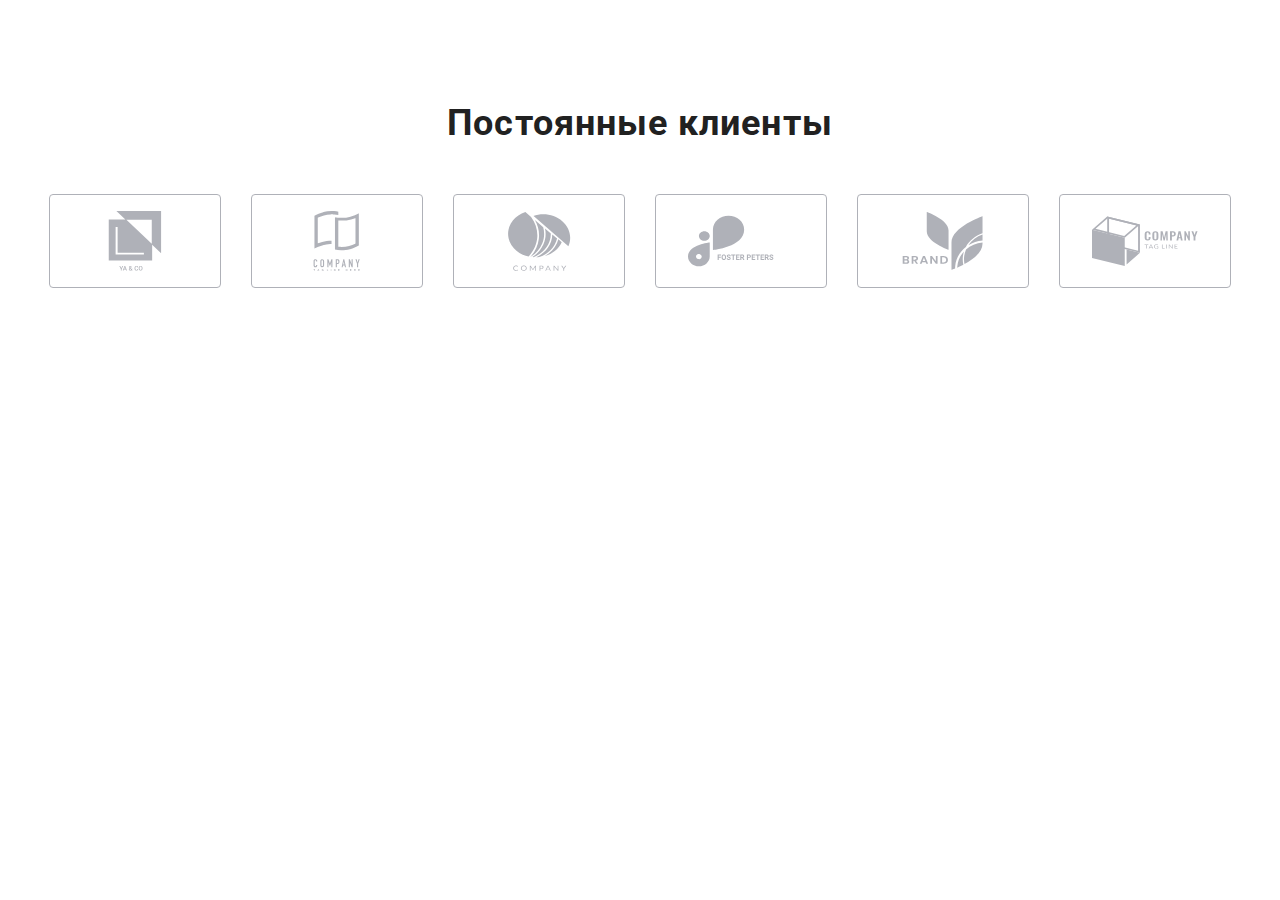
==== commit c6888a1e: "commit-5" ====
--- a/index.html
+++ b/index.html
@@ -106,8 +106,8 @@
     </header>  -->
 
     <!-- Герой -->
-    <!-- <main>
-      <section class="hero">
+    <main>
+      <!-- <section class="hero">
         <h1 class="hero-title">ЭФФЕКТИВНЫЕ РЕШЕНИЯ ДЛЯ ВАШЕГО БИЗНЕСА</h1>
         <button type="button" class="hero-btn" data-modal-open>
           Заказать услугу
@@ -176,15 +176,24 @@
             <ul class="work-list list">
               <li class="work-item">
                 <img
-                  src="./images/box.jpeg"
+                  src="./images/work/box.jpeg"
+                  srcset="
+                    ./images/work/box-1-desktop.webp    1x,
+                    ./images/work/box-1-desktop@2x.webp 2x
+                  "
+                  alt="работа на ПК"
+                  width="370"
                   alt="человек печатает на клавиатуре"
-                  width="370"
                 />
                 <p class="work-text">ДЕСКТОПНЫЕ ПРИЛОЖЕНИЯ</p>
               </li>
               <li class="work-item">
                 <img
-                  src="./images/box2.jpeg"
+                  src="./images/work/box2.jpeg"
+                  srcset="
+                    ./images/work/box2-2-desktop.webp    1x,
+                    ./images/work/box2-2-desktop@2x.webp 2x
+                  "
                   alt="человек смотрит в монитор на телефоны"
                   width="370"
                 />
@@ -193,6 +202,10 @@
               <li class="work-item">
                 <img
                   src="./images/box3.jpeg"
+                  srcset="
+                    ./images/work/box3-3-desktop.webp    1x,
+                    ./images/work/box3-3-desktop@2x.webp 2x
+                  "
                   alt="человек смотрит в планшет"
                   width="370"
                 />
@@ -203,17 +216,41 @@
         </div>
       </section> -->
       <!--Наша команда-->
-      <section class="team">
+      <!-- <section class="team">
         <div class="container">
           <h3 class="pre-title">Наша команда</h3>
           <ul class="team-list list">
             <li class="team-item">
-              <img
-                src="./images/photo.jpg"
-                width="270"
-                height="260"
-                alt="фото мужчины"
-              />
+              <a href="" class="team-link">
+                <picture>
+                  <source
+                    media="(min-width: 1200px)"
+                    srcset="
+                      ./images/team/team-1-desktop.jpg    1x,
+                      ./images/team/team-1-desktop@2x.jpg 2x
+                    "
+                  />
+                  <source
+                    media="(min-width: 768px)"
+                    srcset="
+                      ./images/team/team-1-tablet.jpg    1x,
+                      ./images/team/team-1-tablet@2x.jpg 2x
+                    "
+                  />
+                  <source
+                    media="(min-width: 480px)"
+                    srcset="
+                      ./images/team/team-1.jpg    1x,
+                      ./images/team/team-1@2x.jpg 2x
+                    "
+                  />
+                  <img
+                    src="./images/team/photo-1.jpg"
+                    width="270"
+                    alt="фото мужчины"
+                  />
+                </picture>
+              </a>
               <div class="team-leaders">
                 <h3 class="team-item-title">Игорь Демьяненко</h3>
                 <p class="team-item-text">Product Designer</p>
@@ -251,12 +288,37 @@
             </li>
 
             <li class="team-item">
-              <img
-                src="./images/photo2.jpg"
-                width="270"
-                height="260"
-                alt="фото женщины"
-              />
+              <a href="" class="team-link">
+                <picture>
+                  <source
+                    media="(min-width: 1200px)"
+                    srcset="
+                      ./images/team/team-2-desktop.jpg    1x,
+                      ./images/team/team-2-desktop@2x.jpg 2x
+                    "
+                  />
+                  <source
+                    media="(min-width: 768px)"
+                    srcset="
+                      ./images/team/team-2-tablet.jpg    1x,
+                      ./images/team/team-2-tablet@2x.jpg 2x
+                    "
+                  />
+                  <source
+                    media="(min-width: 480px)"
+                    srcset="
+                      ./images/team/team-2.jpg    1x,
+                      ./images/team/team-2@2x.jpg 2x
+                    "
+                  />
+                  <img
+                    src="./images/team/photo2.jpg"
+                    width="270"
+                    alt="фото женщины"
+                  />
+                </picture>
+              </a>
+
               <div class="team-leaders">
                 <h3 class="team-item-title">Ольга Репина</h3>
                 <p class="team-item-text">Frontend Developer</p>
@@ -294,12 +356,37 @@
             </li>
 
             <li class="team-item">
-              <img
-                src="./images/photo3.jpg"
-                width="270"
-                height="260"
-                alt="фото мужчины"
-              />
+              <a href="" class="team-link">
+                <picture>
+                  <source
+                    media="(min-width: 1200px)"
+                    srcset="
+                      ./images/team/team-3-desktop.jpg    1x,
+                      ./images/team/team-3-desktop@2x.jpg 2x
+                    "
+                  />
+                  <source
+                    media="(min-width: 768px)"
+                    srcset="
+                      ./images/team/team-3-tablet.jpg    1x,
+                      ./images/team/team-3-tablet@2x.jpg 2x
+                    "
+                  />
+                  <source
+                    media="(min-width: 480px)"
+                    srcset="
+                      ./images/team/team-3.jpg    1x,
+                      ./images/team/team-3@2x.jpg 2x
+                    "
+                  />
+                  <img
+                    src="./images/team/photo3.jpg"
+                    width="270"
+                    alt="фото мужчины"
+                  />
+                </picture>
+              </a>
+
               <div class="team-leaders">
                 <h3 class="team-item-title">Николай Тарасов</h3>
                 <p class="team-item-text">Marketing</p>
@@ -337,12 +424,37 @@
             </li>
 
             <li class="team-item">
-              <img
-                src="./images/photo4.jpg"
-                width="270"
-                height="260"
-                alt="фото мужчины"
-              />
+              <a href="" class="team-link">
+                <picture>
+                  <source
+                    media="(min-width: 1200px)"
+                    srcset="
+                      ./images/team/team-4-desktop.jpg    1x,
+                      ./images/team/team-4-desktop@2x.jpg 2x
+                    "
+                  />
+                  <source
+                    media="(min-width: 768px)"
+                    srcset="
+                      ./images/team/team-4-tablet.jpg    1x,
+                      ./images/team/team-4-tablet@2x.jpg 2x
+                    "
+                  />
+                  <source
+                    media="(min-width: 480px)"
+                    srcset="
+                      ./images/team/team-4.jpg    1x,
+                      ./images/team/team-4@2x.jpg 2x
+                    "
+                  />
+                  <img
+                    src="./images/team/photo4.jpg"
+                    width="270"
+                    alt="фото мужчины"
+                  />
+                </picture>
+              </a>
+
               <div class="team-leaders">
                 <h3 class="team-item-title">Михаил Ермаков</h3>
                 <p class="team-item-text">UI Designer</p>
@@ -380,58 +492,59 @@
             </li>
           </ul>
         </div>
-      </section>
-      <!-- Клиенты -->
-      <!-- <section class="clients">
-        <div class="container">
-          <h3 class="pre-title">Постоянные клиенты</h3>
-          <ul class="clients-list list">
-            <li class="clients-item">
-              <a href="" class="clients-link">
-                <svg class="clients-icon" width="106" height="60">
-                  <use href="./images/symbol-defs.svg#groupya-co-1"></use>
-                </svg>
-              </a>
-            </li>
-            <li class="clients-item">
-              <a href="" class="clients-link">
-                <svg class="clients-icon" width="106" height="60">
-                  <use href="./images/symbol-defs.svg#group-company"></use>
-                </svg>
-              </a>
-            </li>
-            <li class="clients-item">
-              <a href="" class="clients-link">
-                <svg class="clients-icon" width="106" height="60">
-                  <use href="./images/symbol-defs.svg#group-company2"></use>
-                </svg>
-              </a>
-            </li>
-            <li class="clients-item">
-              <a href="" class="clients-link">
-                <svg class="clients-icon" width="106" height="60">
-                  <use href="./images/symbol-defs.svg#group-company3"></use>
-                </svg>
-              </a>
-            </li>
-            <li class="clients-item">
-              <a href="" class="clients-link">
-                <svg class="clients-icon" width="106" height="60">
-                  <use href="./images/symbol-defs.svg#group-company4"></use>
-                </svg>
-              </a>
-            </li>
-            <li class="clients-item">
-              <a href="" class="clients-link">
-                <svg class="clients-icon" width="106" height="60">
-                  <use href="./images/symbol-defs.svg#group-company5"></use>
-                </svg>
-              </a>
-            </li>
-          </ul>
-        </div>
       </section> -->
     </main>
+    <!-- Клиенты -->
+    <section class="clients">
+      <div class="container">
+        <h3 class="pre-title">Постоянные клиенты</h3>
+        <ul class="clients-list list">
+          <li class="clients-item">
+            <a href="" class="clients-link">
+              <svg class="clients-icon" width="106" height="60">
+                <use href="./images/symbol-defs.svg#groupya-co-1"></use>
+              </svg>
+            </a>
+          </li>
+          <li class="clients-item">
+            <a href="" class="clients-link">
+              <svg class="clients-icon" width="106" height="60">
+                <use href="./images/symbol-defs.svg#group-company"></use>
+              </svg>
+            </a>
+          </li>
+          <li class="clients-item">
+            <a href="" class="clients-link">
+              <svg class="clients-icon" width="106" height="60">
+                <use href="./images/symbol-defs.svg#group-company2"></use>
+              </svg>
+            </a>
+          </li>
+          <li class="clients-item">
+            <a href="" class="clients-link">
+              <svg class="clients-icon" width="106" height="60">
+                <use href="./images/symbol-defs.svg#group-company3"></use>
+              </svg>
+            </a>
+          </li>
+          <li class="clients-item">
+            <a href="" class="clients-link">
+              <svg class="clients-icon" width="106" height="60">
+                <use href="./images/symbol-defs.svg#group-company4"></use>
+              </svg>
+            </a>
+          </li>
+          <li class="clients-item">
+            <a href="" class="clients-link">
+              <svg class="clients-icon" width="106" height="60">
+                <use href="./images/symbol-defs.svg#group-company5"></use>
+              </svg>
+            </a>
+          </li>
+        </ul>
+      </div>
+    </section>
+
     <!-- Футер -->
     <!-- <footer class="footer">
       <div class="container footer-container">
--- a/css/main.min.css
+++ b/css/main.min.css
@@ -1,2 +1,2 @@
-p,h1,h2,h3,h4,h5,h6{margin:0}ul{margin:0;padding:0}button{cursor:pointer}img{display:block;max-width:100%}body{font-family:Roboto, sans-serif}.list{list-style:none}.link{text-decoration:none}.container{width:100%;padding-left:15px;padding-right:15px;margin-left:auto;margin-right:auto}@media screen and (min-width: 480px){.container{width:480px}}@media screen and (min-width: 768px){.container{width:768px}}@media screen and (min-width: 1200px){.container{width:1200px}}.btn{min-width:73px;padding:6px 22px;font-family:Roboto;font-size:16px;line-height:1.62;font-weight:500;letter-spacing:.03em;text-align:center;background-color:var(--primary-fon-color);color:var(--title-text-color);border-radius:4px;border:transparent;transition:color 250ms cubic-bezier(0.4, 0, 0.2, 1)}.btn:hover,.btn:focus{color:var(--white);background-color:var(--accent-color);box-shadow:0px 3px 1px rgba(0,0,0,0.1),0px 1px 2px rgba(0,0,0,0.08),0px 2px 2px rgba(0,0,0,0.12)}.pre-title{color:#212121;font-size:28px;line-height:1.17;font-weight:700;letter-spacing:.03em;margin-top:0;margin-bottom:30px;text-align:center}@media screen and (min-width: 768px){.pre-title{font-size:28px;line-height:1.17;font-weight:700;letter-spacing:.03em}}@media screen and (min-width: 1200px){.pre-title{font-size:36px;line-height:1.17;font-weight:700;letter-spacing:.03em}}.after-title{font-family:Roboto;font-style:normal;font-size:14px;line-height:1.71;font-weight:400;letter-spacing:.03em}.after-title-dark{color:var(--primary-text-color)}.after-title-light{color:var(--primary-text-color)}.social-link{width:100%;height:100%;border-radius:50%;transition:background-color 250ms cubic-bezier(0.4, 0, 0.2, 1)}.social-link:hover,.social-link:focus{background-color:var(--accent-color)}.header{padding-top:16px;padding-bottom:16px;border-bottom:1px solid #ececec}@media screen and (min-width: 767px){.header{padding-top:26px;padding-bottom:26px}}@media screen and (min-width: 1200px){.header{padding-top:24px;padding-bottom:25px}}.header__container{display:flex;align-items:center;justify-content:space-between}.burger-btn{display:flex;align-items:center;justify-content:center;background-color:transparent;cursor:pointer;padding:0;line-height:0;margin-left:auto;border:none;width:40px;height:40px;color:#212121}@media screen and (min-width: 767px){.burger-btn{display:none}}.burger-icon-icon{width:40px;height:40px}.mobile-menu{position:fixed;z-index:100;top:0;left:0;width:100vw;height:100vh;padding:48px 40px;background-color:#ffffff;opacity:0;visibility:hidden;pointer-events:none;transition:opasicity 250ms linear, visibility 250ms linear}.mobile-menu.is-hidden{opacity:1;visibility:visible;pointer-events:all}.mobile-close-btn{position:absolute;top:10px;right:15px;width:40px;height:40px;background-color:transparent;cursor:pointer;padding:0;line-height:0;border:none}.close-btn-icon{width:40px;height:40px}.header__list{display:flex}@media screen and (max-width: 767px){.header__list{display:none}}.header__item:not(:last-child){margin-right:50px}.header__logo{margin-right:93px;font-family:Raleway;font-size:26px;line-height:1.19;font-weight:700;letter-spacing:.03em;color:#000000}.header__accent{color:var(--accent-color)}.header__link{position:relative;font-size:14px;line-height:1.14;font-weight:500;letter-spacing:.02em;cursor:pointer;color:var(--title-text-color);transition:color 250ms cubic-bezier(0.4, 0, 0.2, 1)}.header__link:hover,.header__link:focus{color:var(--accent-color)}.current{color:var(--accent-color)}.current::after{content:'';position:absolute;border-radius:2px;display:block;width:100%;height:4px;background-color:var(--accent-color);bottom:-32px}.header__mail,.header__tel{font-size:14px;line-height:1.14;font-weight:500;letter-spacing:.02em;color:var(--primary-text-color);transition:color 250ms cubic-bezier(0.4, 0, 0.2, 1)}.header__mail:hover,.header__mail:focus,.header__tel:hover,.header__tel:focus{color:var(--accent-color)}.header__mail:hover .header__icon,.header__mail:focus .header__icon,.header__tel:hover .header__icon,.header__tel:focus .header__icon{fill:var(--accent-color)}@media screen and (max-width: 767px){.header-adress__list{display:none}}.header-adress__item:not(:last-child){margin-right:50px}.header__icon{margin-right:10px;fill:var(--primary-text-color);transition:fill 250ms cubic-bezier(0.4, 0, 0.2, 1)}.hero{text-align:center;padding:118px 0;margin-left:auto;margin-right:auto;background:rgba(47,48,58,0.4);background-image:linear-gradient(rgba(47,48,58,0.4), rgba(47,48,58,0.4)),url(../images/hero.jpg);background-position:center;background-repeat:no-repeat;background-size:cover;background-color:var(--primary-fon-footer-color);max-width:480px;height:400px}@media screen and (min-device-pixel-ratio: 2), (min-resolution: 192dpi), (min-resolution: 2dppx){.hero{background-image:url("../images/hero2x.jpg")}}@media screen and (min-width: 768px){.hero{max-width:768px;background-image:linear-gradient(rgba(47,48,58,0.4), rgba(47,48,58,0.4)),url(../images/hero-tablet.jpg)}}@media screen and (min-width: 768px) and (min-device-pixel-ratio: 2), screen and (min-width: 768px) and (min-resolution: 192dpi), screen and (min-width: 768px) and (min-resolution: 2dppx){.hero{background-image:url("../images/hero-tablet2x.jpg")}}@media screen and (min-width: 1200px){.hero{padding-top:200px;padding-bottom:200px;max-width:1600px;height:600px;background-image:linear-gradient(rgba(47,48,58,0.4), rgba(47,48,58,0.4)),url(../images/hero-desktop.jpg)}}@media screen and (min-width: 1200px) and (min-device-pixel-ratio: 2), screen and (min-width: 1200px) and (min-resolution: 192dpi), screen and (min-width: 1200px) and (min-resolution: 2dppx){.hero{background-image:url("../images/hero-desktop2x.jpg")}}.hero-title{margin-top:0;margin-bottom:30px;margin-left:auto;margin-right:auto;max-width:360px;font-size:26px;line-height:1.62;font-weight:900;letter-spacing:.06em;text-align:center;text-transform:uppercase;color:var(--white);transition:color 250ms cubic-bezier(0.4, 0, 0.2, 1)}@media screen and (min-width: 1200px){.hero-title{max-width:695px;font-size:44px;line-height:1.36;font-weight:900;letter-spacing:.06em}}.hero-btn{padding:10px 32px;font-family:inherit;font-size:16px;line-height:1.87;font-weight:700;letter-spacing:.06em;text-align:center;border-radius:4px;border:1px solid transparent;background-color:var(--accent-color);color:var(--white);transition:background-color 250ms cubic-bezier(0.4, 0, 0.2, 1)}.hero-btn:hover,.hero-btn:focus{background-color:var(--white);color:var(--accent-color)}.about{padding-top:60px;padding-bottom:60px}@media screen and (min-width: 1200px){.about{padding-top:94px}}@media screen and (min-width: 768px){.about-list{display:flex;flex-wrap:wrap}}@media screen and (min-width: 1200px){.about-list{display:flex}}.about-item:not(:last-child){margin-right:30px}@media screen and (min-width: 768px){.about-item{flex-basis:calc(100% / 2 - 30px);display:flex;flex-wrap:wrap}}@media screen and (min-width: 1199px){.about-item{flex-basis:calc(100% / 4 - 30px)}}.about-title{margin-top:0;margin-bottom:10px;font-size:14px;line-height:1.14;font-weight:700;letter-spacing:.03em;text-transform:uppercase;color:var(--title-text-color)}@media screen and (max-width: 767px){.about-title{text-align:center}}.about-icon-box{background:#f5f4fa;width:100%;height:120px;margin-bottom:30px}.about-icon{width:70px;height:70px}.work{padding-bottom:94px}@media screen and (max-width: 1199px){.work{display:none}}.pre-title{margin-top:0;margin-bottom:50px}.work-list{display:flex}.work-item{position:relative}.work-item:not(:last-child){margin-right:30px}.work-text{position:absolute;width:100%;bottom:0;left:0;padding:27px 0px;font-size:14px;line-height:1.14;font-weight:700;letter-spacing:.03em;text-align:center;text-transform:uppercase;color:var(--white);background:rgba(47,48,58,0.8)}.team{background-color:var(--primary-fon-color);margin:0 auto}@media screen and (min-width: 1200px){.team{padding-top:94px;padding-bottom:94px}}@media screen and (min-width: 768px){.team-list{display:flex;flex-wrap:wrap;margin-left:-30px;margin-bottom:-30px}}.team-item{margin-bottom:30px;box-shadow:0px 1px 3px rgba(0,0,0,0.12),0px 1px 1px rgba(0,0,0,0.14),0px 2px 1px rgba(0,0,0,0.2);border-radius:0px 0px 4px 4px}@media screen and (min-width: 768px){.team-item{flex-basis:calc(100% / 2 - 30px);display:flex;flex-wrap:wrap;margin-left:30px;margin-bottom:30px}}@media screen and (min-width: 1200px){.team-item{flex-basis:calc(100% / 4 - 30px)}}.team-leaders{background-color:var(--white);padding:30px 0px}.team-item-title{margin-bottom:10px;font-size:16px;line-height:1.19;font-weight:500;letter-spacing:.03em;text-align:center;color:var(--title-text-color)}.team-item-text{font-size:16px;line-height:1.19;font-weight:400;letter-spacing:.03em;text-align:center;margin-bottom:16px;color:var(--primary-text-color)}.social-link:hover .social-icon,.social-link:focus .social-icon{fill:var(--white)}.social-item{width:44px;height:44px;margin-right:10px}.social-item:not(:last-child){margin-right:10}.social-icon{fill:#afb1b8;transition:fill 250ms cubic-bezier(0.4, 0, 0.2, 1)}.clients{padding-top:94px;padding-bottom:94px}.clients-item{border-radius:4px}.clients-item:not(:last-child){margin-right:30px}.clients-link{width:170px;height:92px;border-radius:4px;border:1px solid #afb1b8;transition:border 250ms cubic-bezier(0.4, 0, 0.2, 1)}.clients-link:hover,.clients-link:focus{border-color:var(--accent-color)}.clients-icon{fill:#afb1b8;transition:fill 250ms cubic-bezier(0.4, 0, 0.2, 1)}.clients-link:hover .clients-icon,.clients-link:focus .clients-icon{fill:var(--accent-color)}.footer{padding-top:60px;padding-bottom:60px;background-color:var(--primary-fon-footer-color)}.footer-left{display:flex;flex-direction:column}.footer-right{display:block;flex-direction:column;margin-left:70px}.footer-social-list{margin-right:10px}.footer-social-link{background-color:#ffffff10}.footer-social-icon{fill:var(--white)}.footer-text{margin-bottom:20px;font-size:14px;line-height:1.14;font-weight:700;letter-spacing:.03em;text-transform:uppercase;color:#ffffff}.footer-logo{margin-bottom:20px;font-family:Raleway;font-style:normal;font-size:26px;line-height:1.19;font-weight:700;letter-spacing:.03em;color:var(--white)}.footer-accent{color:var(--accent-color)}.footer-adress{margin-bottom:9px;font-style:normal;font-size:14px;line-height:1.71;font-weight:400;letter-spacing:.03em;color:var(--white)}.footer-link{margin-bottom:9px;font-family:Roboto;font-style:normal;font-size:14px;line-height:1.71;font-weight:400;letter-spacing:.03em;color:var(--primary-footer-two-color)}.after-title{margin-bottom:9px}.footer-form-box{display:block;margin-left:93px}.footer-form-text{margin-bottom:20px;font-size:14px;line-height:1.14;font-weight:700;letter-spacing:.03em;text-transform:uppercase;color:var(--white)}.footer-form{display:flex}.footer-form-input{width:358px;height:50px;padding:15px;background-color:inherit;color:var(--white);border:1px solid rgba(255,255,255,0.3);border-radius:4px;outline:none}.footer-form-input:focus{border-color:var(--accent-color);outline-color:var(--accent-color)}.footer-form-input:placeholder{font-size:16px;line-height:1.25;font-weight:400;letter-spacing:.03em;align-items:center;color:rgba(255,255,255,0.6)}.footer-form-btn{width:200px;height:50px;margin-left:12px;padding-top:10px;padding-bottom:10px;padding-right:28px;padding-left:29px;transition:color 250ms cubic-bezier(0.4, 0, 0.2, 1)}.footer-form-btn:hover .footer-form-icon,.footer-form-btn:focus .footer-form-icon{fill:var(--accent-color)}.footer-form-icon{margin-left:10px;fill:var(--white);transition:fill 250ms cubic-bezier(0.4, 0, 0.2, 1)}.backdrop{position:fixed;width:100vw;height:100vh;background:rgba(0,0,0,0.2);top:0;transition:opacity 250ms cubic-bezier(0.4, 0, 0.2, 1),visibility 250ms cubic-bezier(0.4, 0, 0.2, 1)}.backdrop.is-hidden{opacity:0;visibility:hidden;pointer-events:0}.backdrop.is-hidden .modal{transform:scale(2)}.backdrop-icon:hover,.backdrop-icon:focus{fill:var(--accent-color)}.modal{position:relative;width:528px;height:581px;padding:40px;background-color:var(--white);border-radius:4px;box-shadow:0px 1px 3px rgba(0,0,0,0.12),0px 1px 1px rgba(0,0,0,0.14),0px 2px 1px rgba(0,0,0,0.2);transform:scale(1);transition:transform 300ms ease}@media screen and (min-width: 480px){.modal{width:450px;min-height:609px}}@media screen and (min-width: 1200px){.modal{width:528px;min-height:581px}}.modal-title{margin-bottom:12px;font-size:20px;line-height:1.15;font-weight:700;letter-spacing:.03em;text-align:center;color:var(--title-text-color)}.modal-field{margin-bottom:10px}.modal-label{display:block;margin-bottom:4px;font-size:12px;line-height:1.17;font-weight:400;letter-spacing:.01em;color:var(--primary-text-color)}.modal-wrapper{display:block;position:relative}.modal-input{width:100%;height:40px;border-radius:4px;border:1px solid rgba(33,33,33,0.2);background:transparent;padding-left:42px;padding-right:20px;outline:none}.modal-input:focus{border-color:var(--accent-color)}.modal-input:focus+.modal-icon{fill:var(--accent-color)}.modal-icon{position:absolute;left:10px;top:50%;transform:translateY(-50%)}.modal-text-input{padding:12px 16px;resize:none;width:100%;height:120px;border-radius:4px;border:1px solid rgba(33,33,33,0.2);background:transparent}.modal-text-input:focus{border-color:var(--accent-color)}.modal-text-input::placeholder{font-size:12px;line-height:.86;font-weight:400;letter-spacing:.01em;color:rgba(117,117,117,0.5)}.modal-text-input:focus{outline-color:var(--accent-color)}.check-text{margin-bottom:30px;font-size:12px;line-height:1.71;font-weight:400;letter-spacing:.03em;color:var(--primary-text-color)}.check-text span{width:16px;height:15px;border:2px solid #212121;border-radius:4px;margin-right:8px}.modal-checkbox:checked+.check-text span{background-color:var(--accent-color);border:none}.check-icon{fill:var(--white)}.check-licens{color:var(--accent-color);margin-left:4px}.form-btn{width:200px;display:block;margin:0 auto;letter-spacing:0.06em}.form-btn:hover,.form-btn:focus{color:var(--white);background:#188ce8}.close-btn{position:absolute;right:8px;top:8px;width:30px;height:30px;border-radius:50%;border:1px solid rgba(0,0,0,0.1);background:var(--white)}.nav{padding-top:94px;padding-bottom:94px}.nav-list{display:flex;margin-bottom:50px;justify-content:center}.nav-item:not(:last-child){margin-right:8px}.nav-btn{transition:background-color 250ms cubic-bezier(0.4, 0, 0.2, 1)}.menu-nav__list{display:flex;flex-wrap:wrap;margin-left:-30px;margin-top:-30px}.menu-nav__item{cursor:pointer;flex-basis:calc(100% / 3 - 30px);margin-left:30px;margin-top:30px;border:1px solid #eeeeee;box-sizing:border-box}.menu-nav__item:hover,.menu-nav__item:focus{box-shadow:0px 1px 1px rgba(0,0,0,0.12),0px 4px 4px rgba(0,0,0,0.06),1px 4px 6px rgba(0,0,0,0.16)}.menu-nav__item:hover .menu-top__text{transform:translateY(0)}.menu-top__wrapper{position:relative;overflow:hidden}.menu-top__text{position:absolute;top:0;left:0;width:370px;height:294px;transform:translateY(100%);transition:transform 250ms linear;padding-top:42px;padding-bottom:56px;padding-right:67px;padding-left:50px;font-size:18px;line-height:1.56;font-weight:400;letter-spacing:.03em;color:var(--white);background:rgba(33,150,243,0.9)}.menu-nav__work{padding:20px 24px}.menu-nav__title{font-size:18px;line-height:2;font-weight:700;letter-spacing:.06em;margin-bottom:4px;color:var(--title-text-color)}.menu-nav__text{font-size:16px;line-height:1.87;font-weight:400;letter-spacing:.03em;color:var(--primary-text-color)}:root{--primary-text-color: #757575;--title-text-color: #212121;--accent-color: #2196f3;--white: #ffffff;--primary-fon-color: #f5f4fa;--primary-fon-footer-color: #2f303a;--primary-footer-two-color: rgba(255, 255, 255, 0.6)}.visually-hidden{position:absolute;white-space:nowrap;width:1px;height:1px;overflow:hidden;border:0;padding:0;clip:rect(0 0 0 0);clip-path:inset(50%);margin:-1px}.social-link,.header__nav,.header__container,.about-icon-box,.social-list,.clients-list,.clients-link,.footer-container,.footer-form-btn,.backdrop,.check-text,.check-text span,.close-btn{display:flex;align-items:center;justify-content:center}
+p,h1,h2,h3,h4,h5,h6{margin:0}ul{margin:0;padding:0}button{cursor:pointer}img{display:block;width:100%;height:auto}body{font-family:Roboto, sans-serif}.list{list-style:none}.link{text-decoration:none}.container{width:100%;padding-left:15px;padding-right:15px;margin-left:auto;margin-right:auto}@media screen and (min-width: 480px){.container{width:480px}}@media screen and (min-width: 768px){.container{width:768px}}@media screen and (min-width: 1200px){.container{width:1200px}}.btn{min-width:73px;padding:6px 22px;font-family:Roboto;font-size:16px;line-height:1.62;font-weight:500;letter-spacing:.03em;text-align:center;background-color:var(--primary-fon-color);color:var(--title-text-color);border-radius:4px;border:transparent;transition:color 250ms cubic-bezier(0.4, 0, 0.2, 1)}.btn:hover,.btn:focus{color:var(--white);background-color:var(--accent-color);box-shadow:0px 3px 1px rgba(0,0,0,0.1),0px 1px 2px rgba(0,0,0,0.08),0px 2px 2px rgba(0,0,0,0.12)}.pre-title{color:#212121;font-size:28px;line-height:1.17;font-weight:700;letter-spacing:.03em;margin-top:0;margin-bottom:30px;text-align:center}@media screen and (min-width: 1200px){.pre-title{margin-bottom:50px;font-size:36px;line-height:1.17;font-weight:700}}.after-title{font-family:Roboto;font-style:normal;font-size:14px;line-height:1.71;font-weight:400;letter-spacing:.03em}.after-title-dark{color:var(--primary-text-color)}.after-title-light{color:var(--primary-text-color)}.social-link{width:100%;height:100%;border-radius:50%;transition:background-color 250ms cubic-bezier(0.4, 0, 0.2, 1)}.social-link:hover,.social-link:focus{background-color:var(--accent-color)}.header{padding-top:16px;padding-bottom:16px;border-bottom:1px solid #ececec}@media screen and (min-width: 767px){.header{padding-top:26px;padding-bottom:26px}}@media screen and (min-width: 1200px){.header{padding-top:24px;padding-bottom:25px}}.header__container{display:flex;align-items:center;justify-content:space-between}.burger-btn{display:flex;align-items:center;justify-content:center;background-color:transparent;cursor:pointer;padding:0;line-height:0;margin-left:auto;border:none;width:40px;height:40px;color:#212121}@media screen and (min-width: 767px){.burger-btn{display:none}}.burger-icon-icon{width:40px;height:40px}.mobile-menu{position:fixed;z-index:100;top:0;left:0;width:100vw;height:100vh;padding:48px 40px;background-color:#ffffff;opacity:0;visibility:hidden;pointer-events:none;transition:opasicity 250ms linear, visibility 250ms linear}.mobile-menu.is-hidden{opacity:1;visibility:visible;pointer-events:all}.mobile-close-btn{position:absolute;top:10px;right:15px;width:40px;height:40px;background-color:transparent;cursor:pointer;padding:0;line-height:0;border:none}.close-btn-icon{width:40px;height:40px}.header__list{display:flex}@media screen and (max-width: 767px){.header__list{display:none}}.header__item:not(:last-child){margin-right:50px}.header__logo{margin-right:93px;font-family:Raleway;font-size:26px;line-height:1.19;font-weight:700;letter-spacing:.03em;color:#000000}.header__accent{color:var(--accent-color)}.header__link{position:relative;font-size:14px;line-height:1.14;font-weight:500;letter-spacing:.02em;cursor:pointer;color:var(--title-text-color);transition:color 250ms cubic-bezier(0.4, 0, 0.2, 1)}.header__link:hover,.header__link:focus{color:var(--accent-color)}.current{color:var(--accent-color)}.current::after{content:'';position:absolute;border-radius:2px;display:block;width:100%;height:4px;background-color:var(--accent-color);bottom:-32px}.header__mail,.header__tel{font-size:14px;line-height:1.14;font-weight:500;letter-spacing:.02em;color:var(--primary-text-color);transition:color 250ms cubic-bezier(0.4, 0, 0.2, 1)}.header__mail:hover,.header__mail:focus,.header__tel:hover,.header__tel:focus{color:var(--accent-color)}.header__mail:hover .header__icon,.header__mail:focus .header__icon,.header__tel:hover .header__icon,.header__tel:focus .header__icon{fill:var(--accent-color)}@media screen and (max-width: 767px){.header-adress__list{display:none}}.header-adress__item:not(:last-child){margin-right:50px}.header__icon{margin-right:10px;fill:var(--primary-text-color);transition:fill 250ms cubic-bezier(0.4, 0, 0.2, 1)}.hero{text-align:center;padding:118px 0;margin-left:auto;margin-right:auto;background:rgba(47,48,58,0.4);background-image:linear-gradient(rgba(47,48,58,0.4), rgba(47,48,58,0.4)),url(../images/hero.jpg);background-position:center;background-repeat:no-repeat;background-size:cover;background-color:var(--primary-fon-footer-color);max-width:480px;height:400px}@media screen and (min-device-pixel-ratio: 2), (min-resolution: 192dpi), (min-resolution: 2dppx){.hero{background-image:url("../images/hero2x.jpg")}}@media screen and (min-width: 768px){.hero{max-width:768px;background-image:linear-gradient(rgba(47,48,58,0.4), rgba(47,48,58,0.4)),url(../images/hero-tablet.jpg)}}@media screen and (min-width: 768px) and (min-device-pixel-ratio: 2), screen and (min-width: 768px) and (min-resolution: 192dpi), screen and (min-width: 768px) and (min-resolution: 2dppx){.hero{background-image:url("../images/hero-tablet2x.jpg")}}@media screen and (min-width: 1200px){.hero{padding-top:200px;padding-bottom:200px;max-width:1600px;height:600px;background-image:linear-gradient(rgba(47,48,58,0.4), rgba(47,48,58,0.4)),url(../images/hero-desktop.jpg)}}@media screen and (min-width: 1200px) and (min-device-pixel-ratio: 2), screen and (min-width: 1200px) and (min-resolution: 192dpi), screen and (min-width: 1200px) and (min-resolution: 2dppx){.hero{background-image:url("../images/hero-desktop2x.jpg")}}.hero-title{margin-top:0;margin-bottom:30px;margin-left:auto;margin-right:auto;max-width:360px;font-size:26px;line-height:1.62;font-weight:900;letter-spacing:.06em;text-align:center;text-transform:uppercase;color:var(--white);transition:color 250ms cubic-bezier(0.4, 0, 0.2, 1)}@media screen and (min-width: 1200px){.hero-title{max-width:695px;font-size:44px;line-height:1.36;font-weight:900;letter-spacing:.06em}}.hero-btn{padding:10px 32px;font-family:inherit;font-size:16px;line-height:1.87;font-weight:700;letter-spacing:.06em;text-align:center;border-radius:4px;border:1px solid transparent;background-color:var(--accent-color);color:var(--white);transition:background-color 250ms cubic-bezier(0.4, 0, 0.2, 1)}.hero-btn:hover,.hero-btn:focus{background-color:var(--white);color:var(--accent-color)}.about{padding-top:60px;padding-bottom:60px}@media screen and (min-width: 1200px){.about{padding-top:94px}}@media screen and (min-width: 768px){.about-list{display:flex;flex-wrap:wrap}}@media screen and (min-width: 1200px){.about-list{display:flex}}.about-item:not(:last-child){margin-right:30px}@media screen and (min-width: 768px){.about-item{flex-basis:calc(100% / 2 - 30px);display:flex;flex-wrap:wrap}}@media screen and (min-width: 1199px){.about-item{flex-basis:calc(100% / 4 - 30px)}}.about-title{margin-top:0;margin-bottom:10px;font-size:14px;line-height:1.14;font-weight:700;letter-spacing:.03em;text-transform:uppercase;color:var(--title-text-color)}@media screen and (max-width: 767px){.about-title{text-align:center}}.about-icon-box{background:#f5f4fa;width:100%;height:120px;margin-bottom:30px}.about-icon{width:70px;height:70px}.work{padding-bottom:94px}@media screen and (max-width: 1199px){.work{display:none}}.work-list{display:flex}.work-item{position:relative}.work-item:not(:last-child){margin-right:30px}.work-text{position:absolute;width:100%;bottom:0;left:0;padding:27px 0px;font-size:14px;line-height:1.14;font-weight:700;letter-spacing:.03em;text-align:center;text-transform:uppercase;color:var(--white);background:rgba(47,48,58,0.8)}.team{background-color:var(--primary-fon-color);padding-top:60px;padding-bottom:60px;margin:0px auto}@media screen and (min-width: 1200px){.team{padding-top:94px;padding-bottom:94px}}@media screen and (min-width: 768px){.team-list{display:flex;flex-wrap:wrap;margin-left:-30px;margin-bottom:-30px}}.team-item{margin-bottom:30px;background-color:#ffffff;box-shadow:0px 1px 3px rgba(0,0,0,0.12),0px 1px 1px rgba(0,0,0,0.14),0px 2px 1px rgba(0,0,0,0.2);border-radius:0px 0px 4px 4px}@media screen and (min-width: 768px){.team-item{flex-basis:calc(100% / 2 - 30px);display:flex;flex-wrap:wrap;margin-left:30px;margin-bottom:30px}}@media screen and (min-width: 1200px){.team-item{flex-basis:calc(100% / 4 - 30px)}}.team-leaders{background-color:var(--white);padding:30px 0px;margin:0 auto}.team-item-title{margin-bottom:10px;font-size:16px;line-height:1.19;font-weight:500;letter-spacing:.03em;text-align:center;color:var(--title-text-color)}.team-item-text{font-size:16px;line-height:1.19;font-weight:400;letter-spacing:.03em;text-align:center;margin-bottom:16px;color:var(--primary-text-color)}.social-link:hover .social-icon,.social-link:focus .social-icon{fill:var(--white)}.social-item{width:44px;height:44px;margin-right:10px}.social-item:not(:last-child){margin-right:10}.social-icon{fill:#afb1b8;transition:fill 250ms cubic-bezier(0.4, 0, 0.2, 1)}.clients{padding-top:94px;padding-bottom:94px}@media screen and (min-width: 768px){.clients-list{display:flex;flex-wrap:wrap;flex-basis:calc(100% / 4 - 30px)}}.clients-item{border-radius:4px}.clients-item:not(:last-child){margin-right:30px}.clients-link{width:170px;height:92px;border-radius:4px;border:1px solid #afb1b8;transition:border 250ms cubic-bezier(0.4, 0, 0.2, 1)}.clients-link:hover,.clients-link:focus{border-color:var(--accent-color)}.clients-icon{fill:#afb1b8;transition:fill 250ms cubic-bezier(0.4, 0, 0.2, 1)}.clients-link:hover .clients-icon,.clients-link:focus .clients-icon{fill:var(--accent-color)}.footer{padding-top:60px;padding-bottom:60px;background-color:var(--primary-fon-footer-color)}.footer-left{display:flex;flex-direction:column}.footer-right{display:block;flex-direction:column;margin-left:70px}.footer-social-list{margin-right:10px}.footer-social-link{background-color:#ffffff10}.footer-social-icon{fill:var(--white)}.footer-text{margin-bottom:20px;font-size:14px;line-height:1.14;font-weight:700;letter-spacing:.03em;text-transform:uppercase;color:#ffffff}.footer-logo{margin-bottom:20px;font-family:Raleway;font-style:normal;font-size:26px;line-height:1.19;font-weight:700;letter-spacing:.03em;color:var(--white)}.footer-accent{color:var(--accent-color)}.footer-adress{margin-bottom:9px;font-style:normal;font-size:14px;line-height:1.71;font-weight:400;letter-spacing:.03em;color:var(--white)}.footer-link{margin-bottom:9px;font-family:Roboto;font-style:normal;font-size:14px;line-height:1.71;font-weight:400;letter-spacing:.03em;color:var(--primary-footer-two-color)}.after-title{margin-bottom:9px}.footer-form-box{display:block;margin-left:93px}.footer-form-text{margin-bottom:20px;font-size:14px;line-height:1.14;font-weight:700;letter-spacing:.03em;text-transform:uppercase;color:var(--white)}.footer-form{display:flex}.footer-form-input{width:358px;height:50px;padding:15px;background-color:inherit;color:var(--white);border:1px solid rgba(255,255,255,0.3);border-radius:4px;outline:none}.footer-form-input:focus{border-color:var(--accent-color);outline-color:var(--accent-color)}.footer-form-input:placeholder{font-size:16px;line-height:1.25;font-weight:400;letter-spacing:.03em;align-items:center;color:rgba(255,255,255,0.6)}.footer-form-btn{width:200px;height:50px;margin-left:12px;padding-top:10px;padding-bottom:10px;padding-right:28px;padding-left:29px;transition:color 250ms cubic-bezier(0.4, 0, 0.2, 1)}.footer-form-btn:hover .footer-form-icon,.footer-form-btn:focus .footer-form-icon{fill:var(--accent-color)}.footer-form-icon{margin-left:10px;fill:var(--white);transition:fill 250ms cubic-bezier(0.4, 0, 0.2, 1)}.backdrop{position:fixed;width:100vw;height:100vh;background:rgba(0,0,0,0.2);top:0;transition:opacity 250ms cubic-bezier(0.4, 0, 0.2, 1),visibility 250ms cubic-bezier(0.4, 0, 0.2, 1)}.backdrop.is-hidden{opacity:0;visibility:hidden;pointer-events:0}.backdrop.is-hidden .modal{transform:scale(2)}.backdrop-icon:hover,.backdrop-icon:focus{fill:var(--accent-color)}.modal{position:relative;width:528px;height:581px;padding:40px;background-color:var(--white);border-radius:4px;box-shadow:0px 1px 3px rgba(0,0,0,0.12),0px 1px 1px rgba(0,0,0,0.14),0px 2px 1px rgba(0,0,0,0.2);transform:scale(1);transition:transform 300ms ease}@media screen and (min-width: 480px){.modal{width:450px;min-height:609px}}@media screen and (min-width: 1200px){.modal{width:528px;min-height:581px}}.modal-title{margin-bottom:12px;font-size:20px;line-height:1.15;font-weight:700;letter-spacing:.03em;text-align:center;color:var(--title-text-color)}.modal-field{margin-bottom:10px}.modal-label{display:block;margin-bottom:4px;font-size:12px;line-height:1.17;font-weight:400;letter-spacing:.01em;color:var(--primary-text-color)}.modal-wrapper{display:block;position:relative}.modal-input{width:100%;height:40px;border-radius:4px;border:1px solid rgba(33,33,33,0.2);background:transparent;padding-left:42px;padding-right:20px;outline:none}.modal-input:focus{border-color:var(--accent-color)}.modal-input:focus+.modal-icon{fill:var(--accent-color)}.modal-icon{position:absolute;left:10px;top:50%;transform:translateY(-50%)}.modal-text-input{padding:12px 16px;resize:none;width:100%;height:120px;border-radius:4px;border:1px solid rgba(33,33,33,0.2);background:transparent}.modal-text-input:focus{border-color:var(--accent-color)}.modal-text-input::placeholder{font-size:12px;line-height:.86;font-weight:400;letter-spacing:.01em;color:rgba(117,117,117,0.5)}.modal-text-input:focus{outline-color:var(--accent-color)}.check-text{margin-bottom:30px;font-size:12px;line-height:1.71;font-weight:400;letter-spacing:.03em;color:var(--primary-text-color)}.check-text span{width:16px;height:15px;border:2px solid #212121;border-radius:4px;margin-right:8px}.modal-checkbox:checked+.check-text span{background-color:var(--accent-color);border:none}.check-icon{fill:var(--white)}.check-licens{color:var(--accent-color);margin-left:4px}.form-btn{width:200px;display:block;margin:0 auto;letter-spacing:0.06em}.form-btn:hover,.form-btn:focus{color:var(--white);background:#188ce8}.close-btn{position:absolute;right:8px;top:8px;width:30px;height:30px;border-radius:50%;border:1px solid rgba(0,0,0,0.1);background:var(--white)}.nav{padding-top:94px;padding-bottom:94px}.nav-list{display:flex;margin-bottom:50px;justify-content:center}.nav-item:not(:last-child){margin-right:8px}.nav-btn{transition:background-color 250ms cubic-bezier(0.4, 0, 0.2, 1)}.menu-nav__list{display:flex;flex-wrap:wrap;margin-left:-30px;margin-top:-30px}.menu-nav__item{cursor:pointer;flex-basis:calc(100% / 3 - 30px);margin-left:30px;margin-top:30px;border:1px solid #eeeeee;box-sizing:border-box}.menu-nav__item:hover,.menu-nav__item:focus{box-shadow:0px 1px 1px rgba(0,0,0,0.12),0px 4px 4px rgba(0,0,0,0.06),1px 4px 6px rgba(0,0,0,0.16)}.menu-nav__item:hover .menu-top__text{transform:translateY(0)}.menu-top__wrapper{position:relative;overflow:hidden}.menu-top__text{position:absolute;top:0;left:0;width:370px;height:294px;transform:translateY(100%);transition:transform 250ms linear;padding-top:42px;padding-bottom:56px;padding-right:67px;padding-left:50px;font-size:18px;line-height:1.56;font-weight:400;letter-spacing:.03em;color:var(--white);background:rgba(33,150,243,0.9)}.menu-nav__work{padding:20px 24px}.menu-nav__title{font-size:18px;line-height:2;font-weight:700;letter-spacing:.06em;margin-bottom:4px;color:var(--title-text-color)}.menu-nav__text{font-size:16px;line-height:1.87;font-weight:400;letter-spacing:.03em;color:var(--primary-text-color)}:root{--primary-text-color: #757575;--title-text-color: #212121;--accent-color: #2196f3;--white: #ffffff;--primary-fon-color: #f5f4fa;--primary-fon-footer-color: #2f303a;--primary-footer-two-color: rgba(255, 255, 255, 0.6)}.visually-hidden{position:absolute;white-space:nowrap;width:1px;height:1px;overflow:hidden;border:0;padding:0;clip:rect(0 0 0 0);clip-path:inset(50%);margin:-1px}.social-link,.header__nav,.header__container,.about-icon-box,.social-list,.clients-list,.clients-link,.footer-container,.footer-form-btn,.backdrop,.check-text,.check-text span,.close-btn{display:flex;align-items:center;justify-content:center}
 /*# sourceMappingURL=main.min.css.map */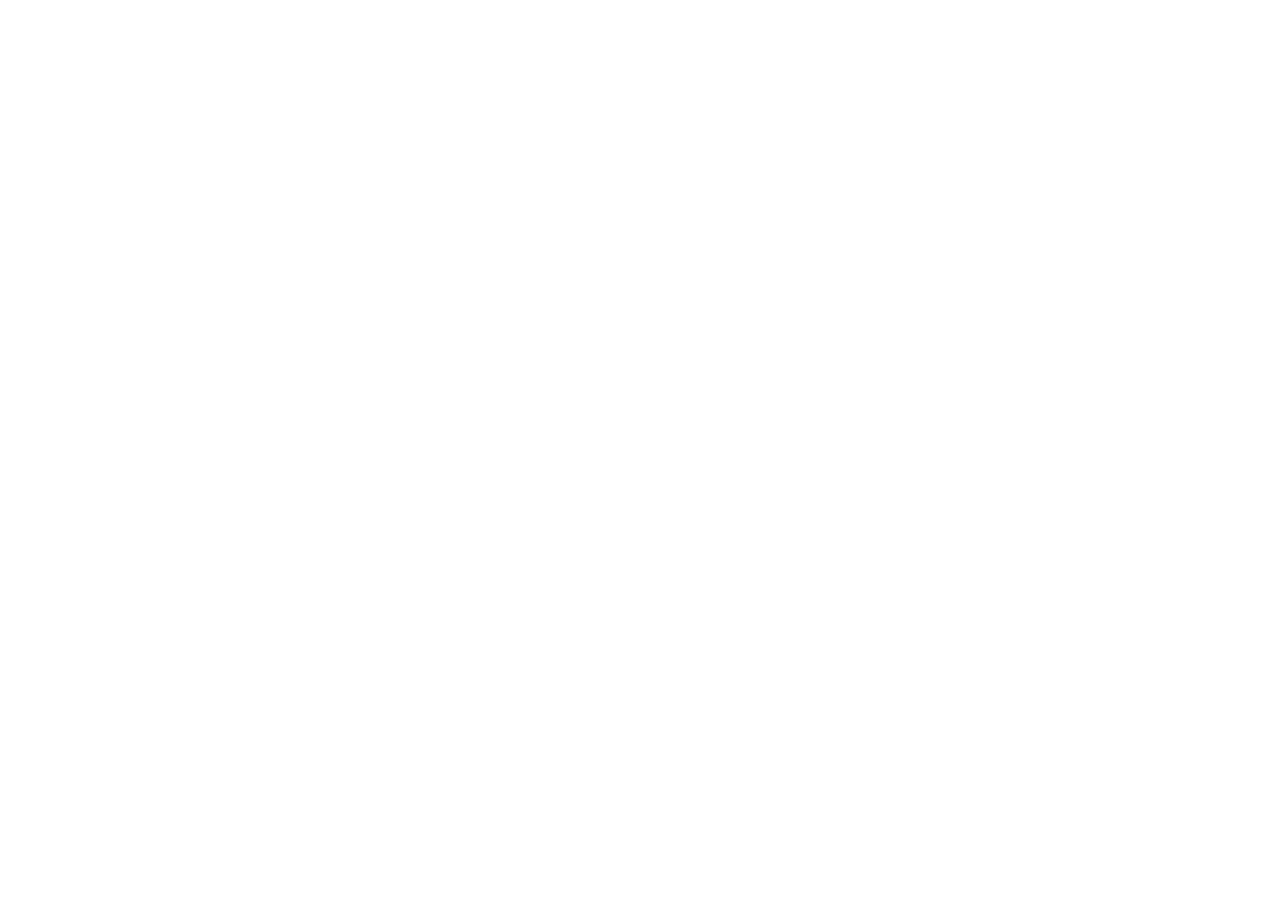
==== commit 4cecdc3e: "commit-5" ====
--- a/index.html
+++ b/index.html
@@ -176,10 +176,10 @@
             <ul class="work-list list">
               <li class="work-item">
                 <img
-                  src="./images/work/box.jpeg"
+                  src="./images/work/box1.jpeg"
                   srcset="
-                    ./images/work/box-1-desktop.webp    1x,
-                    ./images/work/box-1-desktop@2x.webp 2x
+                    ./images/work/box-1-desktop.jpg    1x,
+                    ./images/work/box-1-desktop@2x.jpg 2x
                   "
                   alt="работа на ПК"
                   width="370"
@@ -191,8 +191,8 @@
                 <img
                   src="./images/work/box2.jpeg"
                   srcset="
-                    ./images/work/box2-2-desktop.webp    1x,
-                    ./images/work/box2-2-desktop@2x.webp 2x
+                    ./images/work/box-2-desktop.jpg    1x,
+                    ./images/work/box-2-desktop@2x.jpg 2x
                   "
                   alt="человек смотрит в монитор на телефоны"
                   width="370"
@@ -201,10 +201,10 @@
               </li>
               <li class="work-item">
                 <img
-                  src="./images/box3.jpeg"
+                  src="./images/work/box3.jpeg"
                   srcset="
-                    ./images/work/box3-3-desktop.webp    1x,
-                    ./images/work/box3-3-desktop@2x.webp 2x
+                    ./images/work/box-3-desktop.jpg    1x,
+                    ./images/work/box-3-desktop@2x.jpg 2x
                   "
                   alt="человек смотрит в планшет"
                   width="370"
@@ -495,7 +495,7 @@
       </section> -->
     </main>
     <!-- Клиенты -->
-    <section class="clients">
+    <!-- <section class="clients">
       <div class="container">
         <h3 class="pre-title">Постоянные клиенты</h3>
         <ul class="clients-list list">
@@ -543,7 +543,7 @@
           </li>
         </ul>
       </div>
-    </section>
+    </section> -->
 
     <!-- Футер -->
     <!-- <footer class="footer">
@@ -631,15 +631,15 @@
     </footer> -->
 
     <!-- Бекдроп -->
-    <div class="backdrop is-hidden" data-modal>
+    <!-- <div class="backdrop is-hidden" data-modal>
       <div class="modal">
         <button class="close-btn" type="button" data-modal-close>
           <svg class="backdrop-icon">
             <use href="./images/symbol-defs.svg#close-black"></use>
           </svg>
-        </button>
-        <!-- Модальное окно -->
-        <p class="modal-title">Оставьте свои данные, мы вам перезвоним</p>
+        </button> -->
+    <!-- Модальное окно -->
+    <!-- <p class="modal-title">Оставьте свои данные, мы вам перезвоним</p>
         <form action="#" class="modal-form">
           <div class="modal-field">
             <label class="modal-label" for="user-name"> Имя </label>
@@ -709,6 +709,6 @@
     </div>
 
     <script src="./js/modal.js"></script>
-    <script src="./js/menu.js"></script>
+    <script src="./js/menu.js"></script> -->
   </body>
 </html>
--- a/css/main.min.css
+++ b/css/main.min.css
@@ -1,2 +1,2 @@
-p,h1,h2,h3,h4,h5,h6{margin:0}ul{margin:0;padding:0}button{cursor:pointer}img{display:block;width:100%;height:auto}body{font-family:Roboto, sans-serif}.list{list-style:none}.link{text-decoration:none}.container{width:100%;padding-left:15px;padding-right:15px;margin-left:auto;margin-right:auto}@media screen and (min-width: 480px){.container{width:480px}}@media screen and (min-width: 768px){.container{width:768px}}@media screen and (min-width: 1200px){.container{width:1200px}}.btn{min-width:73px;padding:6px 22px;font-family:Roboto;font-size:16px;line-height:1.62;font-weight:500;letter-spacing:.03em;text-align:center;background-color:var(--primary-fon-color);color:var(--title-text-color);border-radius:4px;border:transparent;transition:color 250ms cubic-bezier(0.4, 0, 0.2, 1)}.btn:hover,.btn:focus{color:var(--white);background-color:var(--accent-color);box-shadow:0px 3px 1px rgba(0,0,0,0.1),0px 1px 2px rgba(0,0,0,0.08),0px 2px 2px rgba(0,0,0,0.12)}.pre-title{color:#212121;font-size:28px;line-height:1.17;font-weight:700;letter-spacing:.03em;margin-top:0;margin-bottom:30px;text-align:center}@media screen and (min-width: 1200px){.pre-title{margin-bottom:50px;font-size:36px;line-height:1.17;font-weight:700}}.after-title{font-family:Roboto;font-style:normal;font-size:14px;line-height:1.71;font-weight:400;letter-spacing:.03em}.after-title-dark{color:var(--primary-text-color)}.after-title-light{color:var(--primary-text-color)}.social-link{width:100%;height:100%;border-radius:50%;transition:background-color 250ms cubic-bezier(0.4, 0, 0.2, 1)}.social-link:hover,.social-link:focus{background-color:var(--accent-color)}.header{padding-top:16px;padding-bottom:16px;border-bottom:1px solid #ececec}@media screen and (min-width: 767px){.header{padding-top:26px;padding-bottom:26px}}@media screen and (min-width: 1200px){.header{padding-top:24px;padding-bottom:25px}}.header__container{display:flex;align-items:center;justify-content:space-between}.burger-btn{display:flex;align-items:center;justify-content:center;background-color:transparent;cursor:pointer;padding:0;line-height:0;margin-left:auto;border:none;width:40px;height:40px;color:#212121}@media screen and (min-width: 767px){.burger-btn{display:none}}.burger-icon-icon{width:40px;height:40px}.mobile-menu{position:fixed;z-index:100;top:0;left:0;width:100vw;height:100vh;padding:48px 40px;background-color:#ffffff;opacity:0;visibility:hidden;pointer-events:none;transition:opasicity 250ms linear, visibility 250ms linear}.mobile-menu.is-hidden{opacity:1;visibility:visible;pointer-events:all}.mobile-close-btn{position:absolute;top:10px;right:15px;width:40px;height:40px;background-color:transparent;cursor:pointer;padding:0;line-height:0;border:none}.close-btn-icon{width:40px;height:40px}.header__list{display:flex}@media screen and (max-width: 767px){.header__list{display:none}}.header__item:not(:last-child){margin-right:50px}.header__logo{margin-right:93px;font-family:Raleway;font-size:26px;line-height:1.19;font-weight:700;letter-spacing:.03em;color:#000000}.header__accent{color:var(--accent-color)}.header__link{position:relative;font-size:14px;line-height:1.14;font-weight:500;letter-spacing:.02em;cursor:pointer;color:var(--title-text-color);transition:color 250ms cubic-bezier(0.4, 0, 0.2, 1)}.header__link:hover,.header__link:focus{color:var(--accent-color)}.current{color:var(--accent-color)}.current::after{content:'';position:absolute;border-radius:2px;display:block;width:100%;height:4px;background-color:var(--accent-color);bottom:-32px}.header__mail,.header__tel{font-size:14px;line-height:1.14;font-weight:500;letter-spacing:.02em;color:var(--primary-text-color);transition:color 250ms cubic-bezier(0.4, 0, 0.2, 1)}.header__mail:hover,.header__mail:focus,.header__tel:hover,.header__tel:focus{color:var(--accent-color)}.header__mail:hover .header__icon,.header__mail:focus .header__icon,.header__tel:hover .header__icon,.header__tel:focus .header__icon{fill:var(--accent-color)}@media screen and (max-width: 767px){.header-adress__list{display:none}}.header-adress__item:not(:last-child){margin-right:50px}.header__icon{margin-right:10px;fill:var(--primary-text-color);transition:fill 250ms cubic-bezier(0.4, 0, 0.2, 1)}.hero{text-align:center;padding:118px 0;margin-left:auto;margin-right:auto;background:rgba(47,48,58,0.4);background-image:linear-gradient(rgba(47,48,58,0.4), rgba(47,48,58,0.4)),url(../images/hero.jpg);background-position:center;background-repeat:no-repeat;background-size:cover;background-color:var(--primary-fon-footer-color);max-width:480px;height:400px}@media screen and (min-device-pixel-ratio: 2), (min-resolution: 192dpi), (min-resolution: 2dppx){.hero{background-image:url("../images/hero2x.jpg")}}@media screen and (min-width: 768px){.hero{max-width:768px;background-image:linear-gradient(rgba(47,48,58,0.4), rgba(47,48,58,0.4)),url(../images/hero-tablet.jpg)}}@media screen and (min-width: 768px) and (min-device-pixel-ratio: 2), screen and (min-width: 768px) and (min-resolution: 192dpi), screen and (min-width: 768px) and (min-resolution: 2dppx){.hero{background-image:url("../images/hero-tablet2x.jpg")}}@media screen and (min-width: 1200px){.hero{padding-top:200px;padding-bottom:200px;max-width:1600px;height:600px;background-image:linear-gradient(rgba(47,48,58,0.4), rgba(47,48,58,0.4)),url(../images/hero-desktop.jpg)}}@media screen and (min-width: 1200px) and (min-device-pixel-ratio: 2), screen and (min-width: 1200px) and (min-resolution: 192dpi), screen and (min-width: 1200px) and (min-resolution: 2dppx){.hero{background-image:url("../images/hero-desktop2x.jpg")}}.hero-title{margin-top:0;margin-bottom:30px;margin-left:auto;margin-right:auto;max-width:360px;font-size:26px;line-height:1.62;font-weight:900;letter-spacing:.06em;text-align:center;text-transform:uppercase;color:var(--white);transition:color 250ms cubic-bezier(0.4, 0, 0.2, 1)}@media screen and (min-width: 1200px){.hero-title{max-width:695px;font-size:44px;line-height:1.36;font-weight:900;letter-spacing:.06em}}.hero-btn{padding:10px 32px;font-family:inherit;font-size:16px;line-height:1.87;font-weight:700;letter-spacing:.06em;text-align:center;border-radius:4px;border:1px solid transparent;background-color:var(--accent-color);color:var(--white);transition:background-color 250ms cubic-bezier(0.4, 0, 0.2, 1)}.hero-btn:hover,.hero-btn:focus{background-color:var(--white);color:var(--accent-color)}.about{padding-top:60px;padding-bottom:60px}@media screen and (min-width: 1200px){.about{padding-top:94px}}@media screen and (min-width: 768px){.about-list{display:flex;flex-wrap:wrap}}@media screen and (min-width: 1200px){.about-list{display:flex}}.about-item:not(:last-child){margin-right:30px}@media screen and (min-width: 768px){.about-item{flex-basis:calc(100% / 2 - 30px);display:flex;flex-wrap:wrap}}@media screen and (min-width: 1199px){.about-item{flex-basis:calc(100% / 4 - 30px)}}.about-title{margin-top:0;margin-bottom:10px;font-size:14px;line-height:1.14;font-weight:700;letter-spacing:.03em;text-transform:uppercase;color:var(--title-text-color)}@media screen and (max-width: 767px){.about-title{text-align:center}}.about-icon-box{background:#f5f4fa;width:100%;height:120px;margin-bottom:30px}.about-icon{width:70px;height:70px}.work{padding-bottom:94px}@media screen and (max-width: 1199px){.work{display:none}}.work-list{display:flex}.work-item{position:relative}.work-item:not(:last-child){margin-right:30px}.work-text{position:absolute;width:100%;bottom:0;left:0;padding:27px 0px;font-size:14px;line-height:1.14;font-weight:700;letter-spacing:.03em;text-align:center;text-transform:uppercase;color:var(--white);background:rgba(47,48,58,0.8)}.team{background-color:var(--primary-fon-color);padding-top:60px;padding-bottom:60px;margin:0px auto}@media screen and (min-width: 1200px){.team{padding-top:94px;padding-bottom:94px}}@media screen and (min-width: 768px){.team-list{display:flex;flex-wrap:wrap;margin-left:-30px;margin-bottom:-30px}}.team-item{margin-bottom:30px;background-color:#ffffff;box-shadow:0px 1px 3px rgba(0,0,0,0.12),0px 1px 1px rgba(0,0,0,0.14),0px 2px 1px rgba(0,0,0,0.2);border-radius:0px 0px 4px 4px}@media screen and (min-width: 768px){.team-item{flex-basis:calc(100% / 2 - 30px);display:flex;flex-wrap:wrap;margin-left:30px;margin-bottom:30px}}@media screen and (min-width: 1200px){.team-item{flex-basis:calc(100% / 4 - 30px)}}.team-leaders{background-color:var(--white);padding:30px 0px;margin:0 auto}.team-item-title{margin-bottom:10px;font-size:16px;line-height:1.19;font-weight:500;letter-spacing:.03em;text-align:center;color:var(--title-text-color)}.team-item-text{font-size:16px;line-height:1.19;font-weight:400;letter-spacing:.03em;text-align:center;margin-bottom:16px;color:var(--primary-text-color)}.social-link:hover .social-icon,.social-link:focus .social-icon{fill:var(--white)}.social-item{width:44px;height:44px;margin-right:10px}.social-item:not(:last-child){margin-right:10}.social-icon{fill:#afb1b8;transition:fill 250ms cubic-bezier(0.4, 0, 0.2, 1)}.clients{padding-top:94px;padding-bottom:94px}@media screen and (min-width: 768px){.clients-list{display:flex;flex-wrap:wrap;flex-basis:calc(100% / 4 - 30px)}}.clients-item{border-radius:4px}.clients-item:not(:last-child){margin-right:30px}.clients-link{width:170px;height:92px;border-radius:4px;border:1px solid #afb1b8;transition:border 250ms cubic-bezier(0.4, 0, 0.2, 1)}.clients-link:hover,.clients-link:focus{border-color:var(--accent-color)}.clients-icon{fill:#afb1b8;transition:fill 250ms cubic-bezier(0.4, 0, 0.2, 1)}.clients-link:hover .clients-icon,.clients-link:focus .clients-icon{fill:var(--accent-color)}.footer{padding-top:60px;padding-bottom:60px;background-color:var(--primary-fon-footer-color)}.footer-left{display:flex;flex-direction:column}.footer-right{display:block;flex-direction:column;margin-left:70px}.footer-social-list{margin-right:10px}.footer-social-link{background-color:#ffffff10}.footer-social-icon{fill:var(--white)}.footer-text{margin-bottom:20px;font-size:14px;line-height:1.14;font-weight:700;letter-spacing:.03em;text-transform:uppercase;color:#ffffff}.footer-logo{margin-bottom:20px;font-family:Raleway;font-style:normal;font-size:26px;line-height:1.19;font-weight:700;letter-spacing:.03em;color:var(--white)}.footer-accent{color:var(--accent-color)}.footer-adress{margin-bottom:9px;font-style:normal;font-size:14px;line-height:1.71;font-weight:400;letter-spacing:.03em;color:var(--white)}.footer-link{margin-bottom:9px;font-family:Roboto;font-style:normal;font-size:14px;line-height:1.71;font-weight:400;letter-spacing:.03em;color:var(--primary-footer-two-color)}.after-title{margin-bottom:9px}.footer-form-box{display:block;margin-left:93px}.footer-form-text{margin-bottom:20px;font-size:14px;line-height:1.14;font-weight:700;letter-spacing:.03em;text-transform:uppercase;color:var(--white)}.footer-form{display:flex}.footer-form-input{width:358px;height:50px;padding:15px;background-color:inherit;color:var(--white);border:1px solid rgba(255,255,255,0.3);border-radius:4px;outline:none}.footer-form-input:focus{border-color:var(--accent-color);outline-color:var(--accent-color)}.footer-form-input:placeholder{font-size:16px;line-height:1.25;font-weight:400;letter-spacing:.03em;align-items:center;color:rgba(255,255,255,0.6)}.footer-form-btn{width:200px;height:50px;margin-left:12px;padding-top:10px;padding-bottom:10px;padding-right:28px;padding-left:29px;transition:color 250ms cubic-bezier(0.4, 0, 0.2, 1)}.footer-form-btn:hover .footer-form-icon,.footer-form-btn:focus .footer-form-icon{fill:var(--accent-color)}.footer-form-icon{margin-left:10px;fill:var(--white);transition:fill 250ms cubic-bezier(0.4, 0, 0.2, 1)}.backdrop{position:fixed;width:100vw;height:100vh;background:rgba(0,0,0,0.2);top:0;transition:opacity 250ms cubic-bezier(0.4, 0, 0.2, 1),visibility 250ms cubic-bezier(0.4, 0, 0.2, 1)}.backdrop.is-hidden{opacity:0;visibility:hidden;pointer-events:0}.backdrop.is-hidden .modal{transform:scale(2)}.backdrop-icon:hover,.backdrop-icon:focus{fill:var(--accent-color)}.modal{position:relative;width:528px;height:581px;padding:40px;background-color:var(--white);border-radius:4px;box-shadow:0px 1px 3px rgba(0,0,0,0.12),0px 1px 1px rgba(0,0,0,0.14),0px 2px 1px rgba(0,0,0,0.2);transform:scale(1);transition:transform 300ms ease}@media screen and (min-width: 480px){.modal{width:450px;min-height:609px}}@media screen and (min-width: 1200px){.modal{width:528px;min-height:581px}}.modal-title{margin-bottom:12px;font-size:20px;line-height:1.15;font-weight:700;letter-spacing:.03em;text-align:center;color:var(--title-text-color)}.modal-field{margin-bottom:10px}.modal-label{display:block;margin-bottom:4px;font-size:12px;line-height:1.17;font-weight:400;letter-spacing:.01em;color:var(--primary-text-color)}.modal-wrapper{display:block;position:relative}.modal-input{width:100%;height:40px;border-radius:4px;border:1px solid rgba(33,33,33,0.2);background:transparent;padding-left:42px;padding-right:20px;outline:none}.modal-input:focus{border-color:var(--accent-color)}.modal-input:focus+.modal-icon{fill:var(--accent-color)}.modal-icon{position:absolute;left:10px;top:50%;transform:translateY(-50%)}.modal-text-input{padding:12px 16px;resize:none;width:100%;height:120px;border-radius:4px;border:1px solid rgba(33,33,33,0.2);background:transparent}.modal-text-input:focus{border-color:var(--accent-color)}.modal-text-input::placeholder{font-size:12px;line-height:.86;font-weight:400;letter-spacing:.01em;color:rgba(117,117,117,0.5)}.modal-text-input:focus{outline-color:var(--accent-color)}.check-text{margin-bottom:30px;font-size:12px;line-height:1.71;font-weight:400;letter-spacing:.03em;color:var(--primary-text-color)}.check-text span{width:16px;height:15px;border:2px solid #212121;border-radius:4px;margin-right:8px}.modal-checkbox:checked+.check-text span{background-color:var(--accent-color);border:none}.check-icon{fill:var(--white)}.check-licens{color:var(--accent-color);margin-left:4px}.form-btn{width:200px;display:block;margin:0 auto;letter-spacing:0.06em}.form-btn:hover,.form-btn:focus{color:var(--white);background:#188ce8}.close-btn{position:absolute;right:8px;top:8px;width:30px;height:30px;border-radius:50%;border:1px solid rgba(0,0,0,0.1);background:var(--white)}.nav{padding-top:94px;padding-bottom:94px}.nav-list{display:flex;margin-bottom:50px;justify-content:center}.nav-item:not(:last-child){margin-right:8px}.nav-btn{transition:background-color 250ms cubic-bezier(0.4, 0, 0.2, 1)}.menu-nav__list{display:flex;flex-wrap:wrap;margin-left:-30px;margin-top:-30px}.menu-nav__item{cursor:pointer;flex-basis:calc(100% / 3 - 30px);margin-left:30px;margin-top:30px;border:1px solid #eeeeee;box-sizing:border-box}.menu-nav__item:hover,.menu-nav__item:focus{box-shadow:0px 1px 1px rgba(0,0,0,0.12),0px 4px 4px rgba(0,0,0,0.06),1px 4px 6px rgba(0,0,0,0.16)}.menu-nav__item:hover .menu-top__text{transform:translateY(0)}.menu-top__wrapper{position:relative;overflow:hidden}.menu-top__text{position:absolute;top:0;left:0;width:370px;height:294px;transform:translateY(100%);transition:transform 250ms linear;padding-top:42px;padding-bottom:56px;padding-right:67px;padding-left:50px;font-size:18px;line-height:1.56;font-weight:400;letter-spacing:.03em;color:var(--white);background:rgba(33,150,243,0.9)}.menu-nav__work{padding:20px 24px}.menu-nav__title{font-size:18px;line-height:2;font-weight:700;letter-spacing:.06em;margin-bottom:4px;color:var(--title-text-color)}.menu-nav__text{font-size:16px;line-height:1.87;font-weight:400;letter-spacing:.03em;color:var(--primary-text-color)}:root{--primary-text-color: #757575;--title-text-color: #212121;--accent-color: #2196f3;--white: #ffffff;--primary-fon-color: #f5f4fa;--primary-fon-footer-color: #2f303a;--primary-footer-two-color: rgba(255, 255, 255, 0.6)}.visually-hidden{position:absolute;white-space:nowrap;width:1px;height:1px;overflow:hidden;border:0;padding:0;clip:rect(0 0 0 0);clip-path:inset(50%);margin:-1px}.social-link,.header__nav,.header__container,.about-icon-box,.social-list,.clients-list,.clients-link,.footer-container,.footer-form-btn,.backdrop,.check-text,.check-text span,.close-btn{display:flex;align-items:center;justify-content:center}
+p,h1,h2,h3,h4,h5,h6{margin:0}ul{margin:0;padding:0}button{cursor:pointer}img{display:block;width:100%;height:auto}body{font-family:Roboto, sans-serif}.list{list-style:none}.link{text-decoration:none}.container{width:100%;margin-left:auto;margin-right:auto;padding-left:15px;padding-right:15px}@media screen and (min-width: 480px){.container{width:480px}}@media screen and (min-width: 768px){.container{width:768px}}@media screen and (min-width: 1200px){.container{width:1200px}}.btn{min-width:73px;padding:6px 22px;font-family:Roboto;font-size:16px;line-height:1.62;font-weight:500;letter-spacing:.03em;text-align:center;background-color:var(--primary-fon-color);color:var(--title-text-color);border-radius:4px;border:transparent;transition:color 250ms cubic-bezier(0.4, 0, 0.2, 1)}.btn:hover,.btn:focus{color:var(--white);background-color:var(--accent-color);box-shadow:0px 3px 1px rgba(0,0,0,0.1),0px 1px 2px rgba(0,0,0,0.08),0px 2px 2px rgba(0,0,0,0.12)}.pre-title{color:#212121;font-size:28px;line-height:1.17;font-weight:700;letter-spacing:.03em;margin-top:0;margin-bottom:30px;text-align:center}@media screen and (min-width: 1200px){.pre-title{margin-bottom:50px;font-size:36px;line-height:1.17;font-weight:700}}.after-title{font-family:Roboto;font-style:normal;font-size:14px;line-height:1.71;font-weight:400;letter-spacing:.03em}.after-title-dark{color:var(--primary-text-color)}.after-title-light{color:var(--primary-text-color)}.social-link{width:100%;height:100%;border-radius:50%;transition:background-color 250ms cubic-bezier(0.4, 0, 0.2, 1)}.social-link:hover,.social-link:focus{background-color:var(--accent-color)}.header{padding-top:16px;padding-bottom:16px;border-bottom:1px solid #ececec}@media screen and (min-width: 767px){.header{padding-top:26px;padding-bottom:26px}}@media screen and (min-width: 1200px){.header{padding-top:24px;padding-bottom:25px}}.header__container{display:flex;align-items:center;justify-content:space-between}.burger-btn{display:flex;align-items:center;justify-content:center;background-color:transparent;cursor:pointer;padding:0;line-height:0;margin-left:auto;border:none;width:40px;height:40px;color:#212121}@media screen and (min-width: 767px){.burger-btn{display:none}}.burger-icon-icon{width:40px;height:40px}.mobile-menu{position:fixed;z-index:100;top:0;left:0;width:100vw;height:100vh;padding:48px 40px;background-color:#ffffff;opacity:0;visibility:hidden;pointer-events:none;transition:opasicity 250ms linear, visibility 250ms linear}.mobile-menu.is-hidden{opacity:1;visibility:visible;pointer-events:all}.mobile-close-btn{position:absolute;top:10px;right:15px;width:40px;height:40px;background-color:transparent;cursor:pointer;padding:0;line-height:0;border:none}.close-btn-icon{width:40px;height:40px}.header__list{display:flex}@media screen and (max-width: 767px){.header__list{display:none}}.header__item:not(:last-child){margin-right:50px}.header__logo{margin-right:93px;font-family:Raleway;font-size:26px;line-height:1.19;font-weight:700;letter-spacing:.03em;color:#000000}.header__accent{color:var(--accent-color)}.header__link{position:relative;font-size:14px;line-height:1.14;font-weight:500;letter-spacing:.02em;cursor:pointer;color:var(--title-text-color);transition:color 250ms cubic-bezier(0.4, 0, 0.2, 1)}.header__link:hover,.header__link:focus{color:var(--accent-color)}.current{color:var(--accent-color)}.current::after{content:'';position:absolute;border-radius:2px;display:block;width:100%;height:4px;background-color:var(--accent-color);bottom:-32px}.header__mail,.header__tel{font-size:14px;line-height:1.14;font-weight:500;letter-spacing:.02em;color:var(--primary-text-color);transition:color 250ms cubic-bezier(0.4, 0, 0.2, 1)}.header__mail:hover,.header__mail:focus,.header__tel:hover,.header__tel:focus{color:var(--accent-color)}.header__mail:hover .header__icon,.header__mail:focus .header__icon,.header__tel:hover .header__icon,.header__tel:focus .header__icon{fill:var(--accent-color)}@media screen and (max-width: 767px){.header-adress__list{display:none}}.header-adress__item:not(:last-child){margin-right:50px}.header__icon{margin-right:10px;fill:var(--primary-text-color);transition:fill 250ms cubic-bezier(0.4, 0, 0.2, 1)}.hero{text-align:center;padding:118px 0;margin-left:auto;margin-right:auto;background:rgba(47,48,58,0.4);background-image:linear-gradient(rgba(47,48,58,0.4), rgba(47,48,58,0.4)),url(../images/hero.jpg);background-position:center;background-repeat:no-repeat;background-size:cover;background-color:var(--primary-fon-footer-color);max-width:480px;height:400px}@media screen and (min-device-pixel-ratio: 2), (min-resolution: 192dpi), (min-resolution: 2dppx){.hero{background-image:url("../images/hero2x.jpg")}}@media screen and (min-width: 768px){.hero{max-width:768px;background-image:linear-gradient(rgba(47,48,58,0.4), rgba(47,48,58,0.4)),url(../images/hero-tablet.jpg)}}@media screen and (min-width: 768px) and (min-device-pixel-ratio: 2), screen and (min-width: 768px) and (min-resolution: 192dpi), screen and (min-width: 768px) and (min-resolution: 2dppx){.hero{background-image:url("../images/hero-tablet2x.jpg")}}@media screen and (min-width: 1200px){.hero{padding-top:200px;padding-bottom:200px;max-width:1600px;height:600px;background-image:linear-gradient(rgba(47,48,58,0.4), rgba(47,48,58,0.4)),url(../images/hero-desktop.jpg)}}@media screen and (min-width: 1200px) and (min-device-pixel-ratio: 2), screen and (min-width: 1200px) and (min-resolution: 192dpi), screen and (min-width: 1200px) and (min-resolution: 2dppx){.hero{background-image:url("../images/hero-desktop2x.jpg")}}.hero-title{margin-top:0;margin-bottom:30px;margin-left:auto;margin-right:auto;max-width:360px;font-size:26px;line-height:1.62;font-weight:900;letter-spacing:.06em;text-align:center;text-transform:uppercase;color:var(--white);transition:color 250ms cubic-bezier(0.4, 0, 0.2, 1)}@media screen and (min-width: 1200px){.hero-title{max-width:695px;font-size:44px;line-height:1.36;font-weight:900;letter-spacing:.06em}}.hero-btn{padding:10px 32px;font-family:inherit;font-size:16px;line-height:1.87;font-weight:700;letter-spacing:.06em;text-align:center;border-radius:4px;border:1px solid transparent;background-color:var(--accent-color);color:var(--white);transition:background-color 250ms cubic-bezier(0.4, 0, 0.2, 1)}.hero-btn:hover,.hero-btn:focus{background-color:var(--white);color:var(--accent-color)}.about{padding-top:60px;padding-bottom:60px}@media screen and (min-width: 1200px){.about{padding-top:94px}}@media screen and (min-width: 768px){.about-list{display:flex;flex-wrap:wrap}}@media screen and (min-width: 1200px){.about-list{display:flex}}.about-item:not(:last-child){margin-right:30px}@media screen and (min-width: 768px){.about-item{flex-basis:calc(100% / 2 - 30px);display:flex;flex-wrap:wrap}}@media screen and (min-width: 1199px){.about-item{flex-basis:calc(100% / 4 - 30px)}}.about-title{margin-top:0;margin-bottom:10px;font-size:14px;line-height:1.14;font-weight:700;letter-spacing:.03em;text-transform:uppercase;color:var(--title-text-color)}@media screen and (max-width: 767px){.about-title{text-align:center}}.about-icon-box{background:#f5f4fa;width:100%;height:120px;margin-bottom:30px}.about-icon{width:70px;height:70px}.work{padding-bottom:94px}@media screen and (max-width: 1199px){.work{display:none}}.work-list{display:flex}.work-item{position:relative}.work-item:not(:last-child){margin-right:30px}.work-text{position:absolute;width:100%;bottom:0;left:0;padding:27px 0px;font-size:14px;line-height:1.14;font-weight:700;letter-spacing:.03em;text-align:center;text-transform:uppercase;color:var(--white);background:rgba(47,48,58,0.8)}.team{background-color:var(--primary-fon-color);padding-top:60px;padding-bottom:60px;margin:0px auto}@media screen and (min-width: 1200px){.team{padding-top:94px;padding-bottom:94px}}@media screen and (min-width: 768px){.team-list{display:flex;flex-wrap:wrap;margin-left:-30px;margin-bottom:-30px}}.team-item{margin-bottom:30px;background-color:#ffffff;box-shadow:0px 1px 3px rgba(0,0,0,0.12),0px 1px 1px rgba(0,0,0,0.14),0px 2px 1px rgba(0,0,0,0.2);border-radius:0px 0px 4px 4px}@media screen and (min-width: 768px){.team-item{flex-basis:calc(100% / 2 - 30px);display:flex;flex-wrap:wrap;margin-left:30px;margin-bottom:30px}}@media screen and (min-width: 1200px){.team-item{flex-basis:calc(100% / 4 - 30px)}}.team-leaders{background-color:var(--white);padding:30px 0px;margin:0 auto}.team-item-title{margin-bottom:10px;font-size:16px;line-height:1.19;font-weight:500;letter-spacing:.03em;text-align:center;color:var(--title-text-color)}.team-item-text{font-size:16px;line-height:1.19;font-weight:400;letter-spacing:.03em;text-align:center;margin-bottom:16px;color:var(--primary-text-color)}.social-link:hover .social-icon,.social-link:focus .social-icon{fill:var(--white)}.social-item{width:44px;height:44px}.social-item+.social-item{margin-left:10px}.social-icon{fill:#afb1b8;transition:fill 250ms cubic-bezier(0.4, 0, 0.2, 1)}.clients{padding-top:60px;padding-bottom:60px}@media screen and (min-width: 1200px){.clients{padding-top:94px;padding-bottom:94px}}.clients-list{display:flex;flex-wrap:wrap;justify-content:center;align-items:center;grid-gap:30px}@media screen and (min-width: 1200px){.clients-list{flex-wrap:nowrap}}.clients-item{height:90px;border-radius:4px}@media screen and (max-width: 767px){.clients-item{width:210px}}@media screen and (min-width: 768px){.clients-item{width:226px}}@media screen and (min-width: 1200px){.clients-item{width:170px}}.clients-link{padding:16px 32px;border-radius:4px;border:1px solid #afb1b8;transition:border 250ms cubic-bezier(0.4, 0, 0.2, 1)}.clients-link:hover,.clients-link:focus{border-color:var(--accent-color)}.clients-icon{fill:#afb1b8;transition:fill 250ms cubic-bezier(0.4, 0, 0.2, 1)}.clients-link:hover .clients-icon,.clients-link:focus .clients-icon{fill:var(--accent-color)}.footer{padding-top:60px;padding-bottom:60px;background-color:var(--primary-fon-footer-color)}@media screen and (max-width: 1199px){.footer{text-align:center}}.footer-container{display:block}@media screen and (min-width: 767px){.footer-container{display:flex;justify-content:center;flex-wrap:wrap;gap:30px 165px}}@media screen and (min-width: 1200px){.footer-container{display:flex;justify-content:center;gap:70px;margin-left:auto;margin-right:auto;padding:0px}}.footer-left{display:flex;flex-direction:column}@media screen and (max-width: 767px){.footer-left{margin-bottom:60px}}.footer-right{display:block;flex-direction:column;margin-left:70px;width:206px}@media screen and (max-width: 767px){.footer-right{margin:auto;margin-bottom:60px}}@media screen and (min-width: 1200px){.footer-right{margin-left:25px}}.footer-social-link{background-color:#ffffff10}.footer-social-icon{fill:var(--white)}.footer-text{margin-bottom:20px;font-size:14px;line-height:1.14;font-weight:700;letter-spacing:.03em;text-transform:uppercase;color:#ffffff}.footer-logo{margin-bottom:20px;font-family:Raleway;font-style:normal;font-size:26px;line-height:1.19;font-weight:700;letter-spacing:.03em;color:var(--white)}.footer-accent{color:var(--accent-color)}.footer-adress{margin-bottom:9px;font-style:normal;font-size:14px;line-height:1.71;font-weight:400;letter-spacing:.03em;color:var(--white)}.footer-link{margin-bottom:9px;font-family:Roboto;font-style:normal;font-size:14px;line-height:1.71;font-weight:400;letter-spacing:.03em;color:var(--primary-footer-two-color)}.after-title{margin-bottom:9px}.footer-form{display:flex}@media screen and (max-width: 1199px){.footer-form{flex-direction:column;display:flex;flex-wrap:wrap;justify-content:center;align-items:center}}.footer-form-box{display:block}.footer-form-text{margin-bottom:20px;font-size:14px;line-height:1.14;font-weight:700;letter-spacing:.03em;text-transform:uppercase;color:var(--white)}.footer-form-input{width:358px;height:50px;padding:15px;background-color:inherit;color:var(--white);border:1px solid rgba(255,255,255,0.3);border-radius:4px;outline:none}.footer-form-input:focus{border-color:var(--accent-color);outline-color:var(--accent-color)}.footer-form-input:placeholder{font-size:16px;line-height:1.25;font-weight:400;letter-spacing:.03em;align-items:center;color:rgba(255,255,255,0.6)}@media screen and (max-width: 1199px){.footer-form-input{width:450px}}.footer-form-btn{width:200px;height:50px;margin-left:12px;padding-top:10px;padding-bottom:10px;padding-right:28px;padding-left:29px;transition:color 250ms cubic-bezier(0.4, 0, 0.2, 1)}.footer-form-btn:hover .footer-form-icon,.footer-form-btn:focus .footer-form-icon{fill:var(--accent-color)}@media screen and (max-width: 1199px){.footer-form-btn{margin-left:0;margin-top:20px}}.footer-form-icon{margin-left:10px;fill:var(--white);transition:fill 250ms cubic-bezier(0.4, 0, 0.2, 1)}.backdrop{position:fixed;width:100vw;height:100vh;background:rgba(0,0,0,0.2);top:0;transition:opacity 250ms cubic-bezier(0.4, 0, 0.2, 1),visibility 250ms cubic-bezier(0.4, 0, 0.2, 1)}.backdrop.is-hidden{opacity:0;visibility:hidden;pointer-events:0}.backdrop.is-hidden .modal{transform:scale(2)}.backdrop-icon:hover,.backdrop-icon:focus{fill:var(--accent-color)}.modal{position:relative;width:528px;height:581px;padding:40px;background-color:var(--white);border-radius:4px;box-shadow:0px 1px 3px rgba(0,0,0,0.12),0px 1px 1px rgba(0,0,0,0.14),0px 2px 1px rgba(0,0,0,0.2);transform:scale(1);transition:transform 300ms ease}@media screen and (min-width: 480px){.modal{width:450px;min-height:609px}}@media screen and (min-width: 1200px){.modal{width:528px;min-height:581px}}.modal-title{margin-bottom:12px;font-size:20px;line-height:1.15;font-weight:700;letter-spacing:.03em;text-align:center;color:var(--title-text-color)}.modal-field{margin-bottom:10px}.modal-label{display:block;margin-bottom:4px;font-size:12px;line-height:1.17;font-weight:400;letter-spacing:.01em;color:var(--primary-text-color)}.modal-wrapper{display:block;position:relative}.modal-input{width:100%;height:40px;border-radius:4px;border:1px solid rgba(33,33,33,0.2);background:transparent;padding-left:42px;padding-right:20px;outline:none}.modal-input:focus{border-color:var(--accent-color)}.modal-input:focus+.modal-icon{fill:var(--accent-color)}.modal-icon{position:absolute;left:10px;top:50%;transform:translateY(-50%)}.modal-text-input{padding:12px 16px;resize:none;width:100%;height:120px;border-radius:4px;border:1px solid rgba(33,33,33,0.2);background:transparent}.modal-text-input:focus{border-color:var(--accent-color)}.modal-text-input::placeholder{font-size:12px;line-height:.86;font-weight:400;letter-spacing:.01em;color:rgba(117,117,117,0.5)}.modal-text-input:focus{outline-color:var(--accent-color)}.check-text{margin-bottom:30px;font-size:12px;line-height:1.71;font-weight:400;letter-spacing:.03em;color:var(--primary-text-color)}.check-text span{width:16px;height:15px;border:2px solid #212121;border-radius:4px;margin-right:8px}.modal-checkbox:checked+.check-text span{background-color:var(--accent-color);border:none}.check-icon{fill:var(--white)}.check-licens{color:var(--accent-color);margin-left:4px}.form-btn{width:200px;display:block;margin:0 auto;letter-spacing:0.06em}.form-btn:hover,.form-btn:focus{color:var(--white);background:#188ce8}.close-btn{position:absolute;right:8px;top:8px;width:30px;height:30px;border-radius:50%;border:1px solid rgba(0,0,0,0.1);background:var(--white)}.nav{padding-bottom:60px}@media screen and (min-width: 1200px){.nav{padding-top:94px}}.nav-list{display:flex;margin-bottom:50px}@media screen and (max-width: 767px){.nav-list{display:flex;flex-wrap:wrap;margin-bottom:40px}}@media screen and (min-width: 768px){.nav-list{display:flex;justify-content:center}}.nav-item:not(:last-child){margin-right:8px}@media screen and (max-width: 767px){.nav-item:not(:last-child){margin-bottom:15px}}.nav-btn{transition:background-color 250ms cubic-bezier(0.4, 0, 0.2, 1)}.menu-nav__list{margin-left:-30px;margin-top:-30px}@media screen and (min-width: 768px){.menu-nav__list{display:flex;flex-wrap:wrap;margin-left:-30px}}@media screen and (min-width: 1200px){.menu-nav__list{display:flex;flex-wrap:wrap}}.menu-nav__item{cursor:pointer;width:100%;margin-left:30px;margin-top:30px;border:1px solid #eeeeee;box-sizing:border-box}.menu-nav__item:hover,.menu-nav__item:focus{box-shadow:0px 1px 1px rgba(0,0,0,0.12),0px 4px 4px rgba(0,0,0,0.06),1px 4px 6px rgba(0,0,0,0.16)}.menu-nav__item:hover .menu-top__text{transform:translateY(0)}@media screen and (min-width: 768px){.menu-nav__item{flex-basis:calc(100% / 2 - 30px);display:flex;flex-wrap:wrap}}@media screen and (min-width: 1200px){.menu-nav__item{flex-basis:calc(100% / 3 - 30px)}}.menu-top__wrapper{position:relative;overflow:hidden}.menu-top__text{position:absolute;top:0;left:0;width:100%;height:100%;transform:translateY(100%);transition:transform 250ms linear;padding-top:42px;padding-bottom:56px;padding-right:67px;padding-left:50px;font-size:18px;line-height:1.56;font-weight:400;letter-spacing:.03em;color:var(--white);background:rgba(33,150,243,0.9)}.menu-nav__work{padding:20px 24px}.menu-nav__title{font-size:18px;line-height:2;font-weight:700;letter-spacing:.06em;margin-bottom:4px;color:var(--title-text-color)}.menu-nav__text{font-size:16px;line-height:1.87;font-weight:400;letter-spacing:.03em;color:var(--primary-text-color)}:root{--primary-text-color: #757575;--title-text-color: #212121;--accent-color: #2196f3;--white: #ffffff;--primary-fon-color: #f5f4fa;--primary-fon-footer-color: #2f303a;--primary-footer-two-color: rgba(255, 255, 255, 0.6)}.visually-hidden{position:absolute;white-space:nowrap;width:1px;height:1px;overflow:hidden;border:0;padding:0;clip:rect(0 0 0 0);clip-path:inset(50%);margin:-1px}.social-link,.header__nav,.header__container,.about-icon-box,.social-list,.clients-link,.footer-form-btn,.backdrop,.check-text,.check-text span,.close-btn{display:flex;align-items:center;justify-content:center}
 /*# sourceMappingURL=main.min.css.map */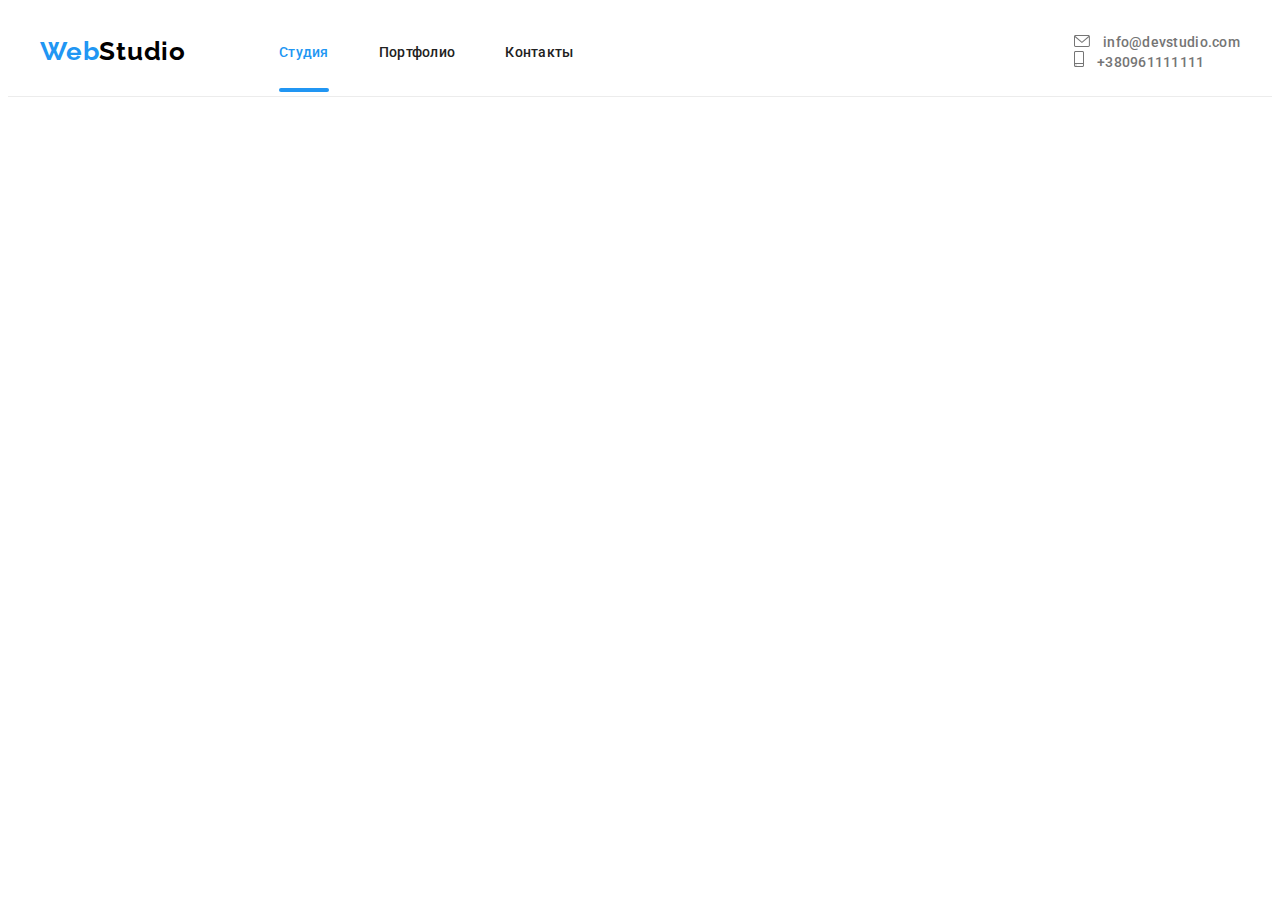
==== commit cc1383c6: "commit-6" ====
--- a/index.html
+++ b/index.html
@@ -21,7 +21,7 @@
 
   <body>
     <!--Хедер-->
-    <!-- <header class="header">
+    <header class="header">
       <div class="container">
         <div class="header__container">
           <nav class="header__nav">
@@ -41,49 +41,54 @@
                 <a class="header__link link" href="">Контакты</a>
               </li>
             </ul>
-          </nav> -->
-    <!--START Mobile Menu -->
-    <!-- <button class="burger-btn" data-menu-open>
+          </nav>
+          <!--START Mobile Menu -->
+          <button class="burger-btn" data-menu-open>
             <svg class="burger-icon-icon" width="24" height="16">
               <use href="./images/symbol-defs.svg#burger-btn"></use>
             </svg>
           </button>
           <div class="mobile-menu" data-menu>
             <div>
-            <ul class="mobile-menu-list list">
-              <li class="mobile-menu-list__item">
-                <a class="mobile-menu__link link current" href>Студия</a>
-              </li>
-              <li class="mobile-menu-list__item">
-                <a class="mobile-menu__link link" href="./portfolio.html"
-                  >Портфолио</a
-                >
-              </li>
-              <li class="mobile-menu-list__item">
-                <a class="mobile-menu__link link" href="">Контакты</a>
-              </li>
-            </ul>
-            </div>        
-          <div class="mobile-menu-list__down">
-            
-              <a class="mobile-menu-link__tel link" href="tel:+380961111111"></a>
-               <a class="mobile-menu-link__mail link" href="mailto:info@devstudio.com"></a>
-              
-                  <ul class="mobile-menu-list__social list">
-                   <li class="mobile-menu-list__social-item">Instagram</li>
-                   <li class="mobile-menu-list__social-item"> Twitter</li>
-                   <li class="mobile-menu-list__social-item">Facebook</li>
-                   <li class="mobile-menu-list__social-item">LinkedIn</li>
-                  </ul>
-          </div>
-           <button class="mobile-close-btn" data-menu-close>
+              <ul class="mobile-menu-list list">
+                <li class="mobile-menu-list__item">
+                  <a class="mobile-menu__link link current" href>Студия</a>
+                </li>
+                <li class="mobile-menu-list__item">
+                  <a class="mobile-menu__link link" href="./portfolio.html"
+                    >Портфолио</a
+                  >
+                </li>
+                <li class="mobile-menu-list__item">
+                  <a class="mobile-menu__link link" href="">Контакты</a>
+                </li>
+              </ul>
+            </div>
+            <div class="mobile-menu-list__down">
+              <a
+                class="mobile-menu-link__tel link"
+                href="tel:+380961111111"
+              ></a>
+              <a
+                class="mobile-menu-link__mail link"
+                href="mailto:info@devstudio.com"
+              ></a>
+
+              <ul class="mobile-menu-list__social list">
+                <li class="mobile-menu-list__social-item">Instagram</li>
+                <li class="mobile-menu-list__social-item">Twitter</li>
+                <li class="mobile-menu-list__social-item">Facebook</li>
+                <li class="mobile-menu-list__social-item">LinkedIn</li>
+              </ul>
+            </div>
+            <button class="mobile-close-btn" data-menu-close>
               <svg class="close-btn-icon">
                 <use href="./images/symbol-defs.svg#close-black-2"></use>
               </svg>
             </button>
-          </div> -->
-    <!-- END Mobile Menu  -->
-    <!-- <ul class="header-adress__list list">
+          </div>
+          <!-- END Mobile Menu  -->
+          <ul class="header-adress__list list">
             <li class="header-adress__item">
               <a class="header__mail link" href="mailto:info@devstudio.com">
                 <svg class="header__icon" width="16" height="12">
@@ -103,7 +108,7 @@
           </ul>
         </div>
       </div>
-    </header>  -->
+    </header>
 
     <!-- Герой -->
     <main>
--- a/css/main.min.css
+++ b/css/main.min.css
@@ -1,2 +1,2 @@
-p,h1,h2,h3,h4,h5,h6{margin:0}ul{margin:0;padding:0}button{cursor:pointer}img{display:block;width:100%;height:auto}body{font-family:Roboto, sans-serif}.list{list-style:none}.link{text-decoration:none}.container{width:100%;margin-left:auto;margin-right:auto;padding-left:15px;padding-right:15px}@media screen and (min-width: 480px){.container{width:480px}}@media screen and (min-width: 768px){.container{width:768px}}@media screen and (min-width: 1200px){.container{width:1200px}}.btn{min-width:73px;padding:6px 22px;font-family:Roboto;font-size:16px;line-height:1.62;font-weight:500;letter-spacing:.03em;text-align:center;background-color:var(--primary-fon-color);color:var(--title-text-color);border-radius:4px;border:transparent;transition:color 250ms cubic-bezier(0.4, 0, 0.2, 1)}.btn:hover,.btn:focus{color:var(--white);background-color:var(--accent-color);box-shadow:0px 3px 1px rgba(0,0,0,0.1),0px 1px 2px rgba(0,0,0,0.08),0px 2px 2px rgba(0,0,0,0.12)}.pre-title{color:#212121;font-size:28px;line-height:1.17;font-weight:700;letter-spacing:.03em;margin-top:0;margin-bottom:30px;text-align:center}@media screen and (min-width: 1200px){.pre-title{margin-bottom:50px;font-size:36px;line-height:1.17;font-weight:700}}.after-title{font-family:Roboto;font-style:normal;font-size:14px;line-height:1.71;font-weight:400;letter-spacing:.03em}.after-title-dark{color:var(--primary-text-color)}.after-title-light{color:var(--primary-text-color)}.social-link{width:100%;height:100%;border-radius:50%;transition:background-color 250ms cubic-bezier(0.4, 0, 0.2, 1)}.social-link:hover,.social-link:focus{background-color:var(--accent-color)}.header{padding-top:16px;padding-bottom:16px;border-bottom:1px solid #ececec}@media screen and (min-width: 767px){.header{padding-top:26px;padding-bottom:26px}}@media screen and (min-width: 1200px){.header{padding-top:24px;padding-bottom:25px}}.header__container{display:flex;align-items:center;justify-content:space-between}.burger-btn{display:flex;align-items:center;justify-content:center;background-color:transparent;cursor:pointer;padding:0;line-height:0;margin-left:auto;border:none;width:40px;height:40px;color:#212121}@media screen and (min-width: 767px){.burger-btn{display:none}}.burger-icon-icon{width:40px;height:40px}.mobile-menu{position:fixed;z-index:100;top:0;left:0;width:100vw;height:100vh;padding:48px 40px;background-color:#ffffff;opacity:0;visibility:hidden;pointer-events:none;transition:opasicity 250ms linear, visibility 250ms linear}.mobile-menu.is-hidden{opacity:1;visibility:visible;pointer-events:all}.mobile-close-btn{position:absolute;top:10px;right:15px;width:40px;height:40px;background-color:transparent;cursor:pointer;padding:0;line-height:0;border:none}.close-btn-icon{width:40px;height:40px}.header__list{display:flex}@media screen and (max-width: 767px){.header__list{display:none}}.header__item:not(:last-child){margin-right:50px}.header__logo{margin-right:93px;font-family:Raleway;font-size:26px;line-height:1.19;font-weight:700;letter-spacing:.03em;color:#000000}.header__accent{color:var(--accent-color)}.header__link{position:relative;font-size:14px;line-height:1.14;font-weight:500;letter-spacing:.02em;cursor:pointer;color:var(--title-text-color);transition:color 250ms cubic-bezier(0.4, 0, 0.2, 1)}.header__link:hover,.header__link:focus{color:var(--accent-color)}.current{color:var(--accent-color)}.current::after{content:'';position:absolute;border-radius:2px;display:block;width:100%;height:4px;background-color:var(--accent-color);bottom:-32px}.header__mail,.header__tel{font-size:14px;line-height:1.14;font-weight:500;letter-spacing:.02em;color:var(--primary-text-color);transition:color 250ms cubic-bezier(0.4, 0, 0.2, 1)}.header__mail:hover,.header__mail:focus,.header__tel:hover,.header__tel:focus{color:var(--accent-color)}.header__mail:hover .header__icon,.header__mail:focus .header__icon,.header__tel:hover .header__icon,.header__tel:focus .header__icon{fill:var(--accent-color)}@media screen and (max-width: 767px){.header-adress__list{display:none}}.header-adress__item:not(:last-child){margin-right:50px}.header__icon{margin-right:10px;fill:var(--primary-text-color);transition:fill 250ms cubic-bezier(0.4, 0, 0.2, 1)}.hero{text-align:center;padding:118px 0;margin-left:auto;margin-right:auto;background:rgba(47,48,58,0.4);background-image:linear-gradient(rgba(47,48,58,0.4), rgba(47,48,58,0.4)),url(../images/hero.jpg);background-position:center;background-repeat:no-repeat;background-size:cover;background-color:var(--primary-fon-footer-color);max-width:480px;height:400px}@media screen and (min-device-pixel-ratio: 2), (min-resolution: 192dpi), (min-resolution: 2dppx){.hero{background-image:url("../images/hero2x.jpg")}}@media screen and (min-width: 768px){.hero{max-width:768px;background-image:linear-gradient(rgba(47,48,58,0.4), rgba(47,48,58,0.4)),url(../images/hero-tablet.jpg)}}@media screen and (min-width: 768px) and (min-device-pixel-ratio: 2), screen and (min-width: 768px) and (min-resolution: 192dpi), screen and (min-width: 768px) and (min-resolution: 2dppx){.hero{background-image:url("../images/hero-tablet2x.jpg")}}@media screen and (min-width: 1200px){.hero{padding-top:200px;padding-bottom:200px;max-width:1600px;height:600px;background-image:linear-gradient(rgba(47,48,58,0.4), rgba(47,48,58,0.4)),url(../images/hero-desktop.jpg)}}@media screen and (min-width: 1200px) and (min-device-pixel-ratio: 2), screen and (min-width: 1200px) and (min-resolution: 192dpi), screen and (min-width: 1200px) and (min-resolution: 2dppx){.hero{background-image:url("../images/hero-desktop2x.jpg")}}.hero-title{margin-top:0;margin-bottom:30px;margin-left:auto;margin-right:auto;max-width:360px;font-size:26px;line-height:1.62;font-weight:900;letter-spacing:.06em;text-align:center;text-transform:uppercase;color:var(--white);transition:color 250ms cubic-bezier(0.4, 0, 0.2, 1)}@media screen and (min-width: 1200px){.hero-title{max-width:695px;font-size:44px;line-height:1.36;font-weight:900;letter-spacing:.06em}}.hero-btn{padding:10px 32px;font-family:inherit;font-size:16px;line-height:1.87;font-weight:700;letter-spacing:.06em;text-align:center;border-radius:4px;border:1px solid transparent;background-color:var(--accent-color);color:var(--white);transition:background-color 250ms cubic-bezier(0.4, 0, 0.2, 1)}.hero-btn:hover,.hero-btn:focus{background-color:var(--white);color:var(--accent-color)}.about{padding-top:60px;padding-bottom:60px}@media screen and (min-width: 1200px){.about{padding-top:94px}}@media screen and (min-width: 768px){.about-list{display:flex;flex-wrap:wrap}}@media screen and (min-width: 1200px){.about-list{display:flex}}.about-item:not(:last-child){margin-right:30px}@media screen and (min-width: 768px){.about-item{flex-basis:calc(100% / 2 - 30px);display:flex;flex-wrap:wrap}}@media screen and (min-width: 1199px){.about-item{flex-basis:calc(100% / 4 - 30px)}}.about-title{margin-top:0;margin-bottom:10px;font-size:14px;line-height:1.14;font-weight:700;letter-spacing:.03em;text-transform:uppercase;color:var(--title-text-color)}@media screen and (max-width: 767px){.about-title{text-align:center}}.about-icon-box{background:#f5f4fa;width:100%;height:120px;margin-bottom:30px}.about-icon{width:70px;height:70px}.work{padding-bottom:94px}@media screen and (max-width: 1199px){.work{display:none}}.work-list{display:flex}.work-item{position:relative}.work-item:not(:last-child){margin-right:30px}.work-text{position:absolute;width:100%;bottom:0;left:0;padding:27px 0px;font-size:14px;line-height:1.14;font-weight:700;letter-spacing:.03em;text-align:center;text-transform:uppercase;color:var(--white);background:rgba(47,48,58,0.8)}.team{background-color:var(--primary-fon-color);padding-top:60px;padding-bottom:60px;margin:0px auto}@media screen and (min-width: 1200px){.team{padding-top:94px;padding-bottom:94px}}@media screen and (min-width: 768px){.team-list{display:flex;flex-wrap:wrap;margin-left:-30px;margin-bottom:-30px}}.team-item{margin-bottom:30px;background-color:#ffffff;box-shadow:0px 1px 3px rgba(0,0,0,0.12),0px 1px 1px rgba(0,0,0,0.14),0px 2px 1px rgba(0,0,0,0.2);border-radius:0px 0px 4px 4px}@media screen and (min-width: 768px){.team-item{flex-basis:calc(100% / 2 - 30px);display:flex;flex-wrap:wrap;margin-left:30px;margin-bottom:30px}}@media screen and (min-width: 1200px){.team-item{flex-basis:calc(100% / 4 - 30px)}}.team-leaders{background-color:var(--white);padding:30px 0px;margin:0 auto}.team-item-title{margin-bottom:10px;font-size:16px;line-height:1.19;font-weight:500;letter-spacing:.03em;text-align:center;color:var(--title-text-color)}.team-item-text{font-size:16px;line-height:1.19;font-weight:400;letter-spacing:.03em;text-align:center;margin-bottom:16px;color:var(--primary-text-color)}.social-link:hover .social-icon,.social-link:focus .social-icon{fill:var(--white)}.social-item{width:44px;height:44px}.social-item+.social-item{margin-left:10px}.social-icon{fill:#afb1b8;transition:fill 250ms cubic-bezier(0.4, 0, 0.2, 1)}.clients{padding-top:60px;padding-bottom:60px}@media screen and (min-width: 1200px){.clients{padding-top:94px;padding-bottom:94px}}.clients-list{display:flex;flex-wrap:wrap;justify-content:center;align-items:center;grid-gap:30px}@media screen and (min-width: 1200px){.clients-list{flex-wrap:nowrap}}.clients-item{height:90px;border-radius:4px}@media screen and (max-width: 767px){.clients-item{width:210px}}@media screen and (min-width: 768px){.clients-item{width:226px}}@media screen and (min-width: 1200px){.clients-item{width:170px}}.clients-link{padding:16px 32px;border-radius:4px;border:1px solid #afb1b8;transition:border 250ms cubic-bezier(0.4, 0, 0.2, 1)}.clients-link:hover,.clients-link:focus{border-color:var(--accent-color)}.clients-icon{fill:#afb1b8;transition:fill 250ms cubic-bezier(0.4, 0, 0.2, 1)}.clients-link:hover .clients-icon,.clients-link:focus .clients-icon{fill:var(--accent-color)}.footer{padding-top:60px;padding-bottom:60px;background-color:var(--primary-fon-footer-color)}@media screen and (max-width: 1199px){.footer{text-align:center}}.footer-container{display:block}@media screen and (min-width: 767px){.footer-container{display:flex;justify-content:center;flex-wrap:wrap;gap:30px 165px}}@media screen and (min-width: 1200px){.footer-container{display:flex;justify-content:center;gap:70px;margin-left:auto;margin-right:auto;padding:0px}}.footer-left{display:flex;flex-direction:column}@media screen and (max-width: 767px){.footer-left{margin-bottom:60px}}.footer-right{display:block;flex-direction:column;margin-left:70px;width:206px}@media screen and (max-width: 767px){.footer-right{margin:auto;margin-bottom:60px}}@media screen and (min-width: 1200px){.footer-right{margin-left:25px}}.footer-social-link{background-color:#ffffff10}.footer-social-icon{fill:var(--white)}.footer-text{margin-bottom:20px;font-size:14px;line-height:1.14;font-weight:700;letter-spacing:.03em;text-transform:uppercase;color:#ffffff}.footer-logo{margin-bottom:20px;font-family:Raleway;font-style:normal;font-size:26px;line-height:1.19;font-weight:700;letter-spacing:.03em;color:var(--white)}.footer-accent{color:var(--accent-color)}.footer-adress{margin-bottom:9px;font-style:normal;font-size:14px;line-height:1.71;font-weight:400;letter-spacing:.03em;color:var(--white)}.footer-link{margin-bottom:9px;font-family:Roboto;font-style:normal;font-size:14px;line-height:1.71;font-weight:400;letter-spacing:.03em;color:var(--primary-footer-two-color)}.after-title{margin-bottom:9px}.footer-form{display:flex}@media screen and (max-width: 1199px){.footer-form{flex-direction:column;display:flex;flex-wrap:wrap;justify-content:center;align-items:center}}.footer-form-box{display:block}.footer-form-text{margin-bottom:20px;font-size:14px;line-height:1.14;font-weight:700;letter-spacing:.03em;text-transform:uppercase;color:var(--white)}.footer-form-input{width:358px;height:50px;padding:15px;background-color:inherit;color:var(--white);border:1px solid rgba(255,255,255,0.3);border-radius:4px;outline:none}.footer-form-input:focus{border-color:var(--accent-color);outline-color:var(--accent-color)}.footer-form-input:placeholder{font-size:16px;line-height:1.25;font-weight:400;letter-spacing:.03em;align-items:center;color:rgba(255,255,255,0.6)}@media screen and (max-width: 1199px){.footer-form-input{width:450px}}.footer-form-btn{width:200px;height:50px;margin-left:12px;padding-top:10px;padding-bottom:10px;padding-right:28px;padding-left:29px;transition:color 250ms cubic-bezier(0.4, 0, 0.2, 1)}.footer-form-btn:hover .footer-form-icon,.footer-form-btn:focus .footer-form-icon{fill:var(--accent-color)}@media screen and (max-width: 1199px){.footer-form-btn{margin-left:0;margin-top:20px}}.footer-form-icon{margin-left:10px;fill:var(--white);transition:fill 250ms cubic-bezier(0.4, 0, 0.2, 1)}.backdrop{position:fixed;width:100vw;height:100vh;background:rgba(0,0,0,0.2);top:0;transition:opacity 250ms cubic-bezier(0.4, 0, 0.2, 1),visibility 250ms cubic-bezier(0.4, 0, 0.2, 1)}.backdrop.is-hidden{opacity:0;visibility:hidden;pointer-events:0}.backdrop.is-hidden .modal{transform:scale(2)}.backdrop-icon:hover,.backdrop-icon:focus{fill:var(--accent-color)}.modal{position:relative;width:528px;height:581px;padding:40px;background-color:var(--white);border-radius:4px;box-shadow:0px 1px 3px rgba(0,0,0,0.12),0px 1px 1px rgba(0,0,0,0.14),0px 2px 1px rgba(0,0,0,0.2);transform:scale(1);transition:transform 300ms ease}@media screen and (min-width: 480px){.modal{width:450px;min-height:609px}}@media screen and (min-width: 1200px){.modal{width:528px;min-height:581px}}.modal-title{margin-bottom:12px;font-size:20px;line-height:1.15;font-weight:700;letter-spacing:.03em;text-align:center;color:var(--title-text-color)}.modal-field{margin-bottom:10px}.modal-label{display:block;margin-bottom:4px;font-size:12px;line-height:1.17;font-weight:400;letter-spacing:.01em;color:var(--primary-text-color)}.modal-wrapper{display:block;position:relative}.modal-input{width:100%;height:40px;border-radius:4px;border:1px solid rgba(33,33,33,0.2);background:transparent;padding-left:42px;padding-right:20px;outline:none}.modal-input:focus{border-color:var(--accent-color)}.modal-input:focus+.modal-icon{fill:var(--accent-color)}.modal-icon{position:absolute;left:10px;top:50%;transform:translateY(-50%)}.modal-text-input{padding:12px 16px;resize:none;width:100%;height:120px;border-radius:4px;border:1px solid rgba(33,33,33,0.2);background:transparent}.modal-text-input:focus{border-color:var(--accent-color)}.modal-text-input::placeholder{font-size:12px;line-height:.86;font-weight:400;letter-spacing:.01em;color:rgba(117,117,117,0.5)}.modal-text-input:focus{outline-color:var(--accent-color)}.check-text{margin-bottom:30px;font-size:12px;line-height:1.71;font-weight:400;letter-spacing:.03em;color:var(--primary-text-color)}.check-text span{width:16px;height:15px;border:2px solid #212121;border-radius:4px;margin-right:8px}.modal-checkbox:checked+.check-text span{background-color:var(--accent-color);border:none}.check-icon{fill:var(--white)}.check-licens{color:var(--accent-color);margin-left:4px}.form-btn{width:200px;display:block;margin:0 auto;letter-spacing:0.06em}.form-btn:hover,.form-btn:focus{color:var(--white);background:#188ce8}.close-btn{position:absolute;right:8px;top:8px;width:30px;height:30px;border-radius:50%;border:1px solid rgba(0,0,0,0.1);background:var(--white)}.nav{padding-bottom:60px}@media screen and (min-width: 1200px){.nav{padding-top:94px}}.nav-list{display:flex;margin-bottom:50px}@media screen and (max-width: 767px){.nav-list{display:flex;flex-wrap:wrap;margin-bottom:40px}}@media screen and (min-width: 768px){.nav-list{display:flex;justify-content:center}}.nav-item:not(:last-child){margin-right:8px}@media screen and (max-width: 767px){.nav-item:not(:last-child){margin-bottom:15px}}.nav-btn{transition:background-color 250ms cubic-bezier(0.4, 0, 0.2, 1)}.menu-nav__list{margin-left:-30px;margin-top:-30px}@media screen and (min-width: 768px){.menu-nav__list{display:flex;flex-wrap:wrap;margin-left:-30px}}@media screen and (min-width: 1200px){.menu-nav__list{display:flex;flex-wrap:wrap}}.menu-nav__item{cursor:pointer;width:100%;margin-left:30px;margin-top:30px;border:1px solid #eeeeee;box-sizing:border-box}.menu-nav__item:hover,.menu-nav__item:focus{box-shadow:0px 1px 1px rgba(0,0,0,0.12),0px 4px 4px rgba(0,0,0,0.06),1px 4px 6px rgba(0,0,0,0.16)}.menu-nav__item:hover .menu-top__text{transform:translateY(0)}@media screen and (min-width: 768px){.menu-nav__item{flex-basis:calc(100% / 2 - 30px);display:flex;flex-wrap:wrap}}@media screen and (min-width: 1200px){.menu-nav__item{flex-basis:calc(100% / 3 - 30px)}}.menu-top__wrapper{position:relative;overflow:hidden}.menu-top__text{position:absolute;top:0;left:0;width:100%;height:100%;transform:translateY(100%);transition:transform 250ms linear;padding-top:42px;padding-bottom:56px;padding-right:67px;padding-left:50px;font-size:18px;line-height:1.56;font-weight:400;letter-spacing:.03em;color:var(--white);background:rgba(33,150,243,0.9)}.menu-nav__work{padding:20px 24px}.menu-nav__title{font-size:18px;line-height:2;font-weight:700;letter-spacing:.06em;margin-bottom:4px;color:var(--title-text-color)}.menu-nav__text{font-size:16px;line-height:1.87;font-weight:400;letter-spacing:.03em;color:var(--primary-text-color)}:root{--primary-text-color: #757575;--title-text-color: #212121;--accent-color: #2196f3;--white: #ffffff;--primary-fon-color: #f5f4fa;--primary-fon-footer-color: #2f303a;--primary-footer-two-color: rgba(255, 255, 255, 0.6)}.visually-hidden{position:absolute;white-space:nowrap;width:1px;height:1px;overflow:hidden;border:0;padding:0;clip:rect(0 0 0 0);clip-path:inset(50%);margin:-1px}.social-link,.header__nav,.header__container,.about-icon-box,.social-list,.clients-link,.footer-form-btn,.backdrop,.check-text,.check-text span,.close-btn{display:flex;align-items:center;justify-content:center}
+p,h1,h2,h3,h4,h5,h6{margin:0}ul{margin:0;padding:0}button{cursor:pointer}img{display:block;width:100%;height:auto}body{font-family:Roboto, sans-serif}.list{list-style:none}.link{text-decoration:none}.container{width:100%;margin-left:auto;margin-right:auto;padding-left:15px;padding-right:15px}@media screen and (min-width: 480px){.container{width:480px}}@media screen and (min-width: 768px){.container{width:768px}}@media screen and (min-width: 1200px){.container{width:1200px}}.btn{min-width:73px;padding:6px 22px;font-family:Roboto;font-size:16px;line-height:1.62;font-weight:500;letter-spacing:.03em;text-align:center;background-color:var(--primary-fon-color);color:var(--title-text-color);border-radius:4px;border:transparent;transition:color 250ms cubic-bezier(0.4, 0, 0.2, 1)}.btn:hover,.btn:focus{color:var(--white);background-color:var(--accent-color);box-shadow:0px 3px 1px rgba(0,0,0,0.1),0px 1px 2px rgba(0,0,0,0.08),0px 2px 2px rgba(0,0,0,0.12)}.pre-title{color:#212121;font-size:28px;line-height:1.17;font-weight:700;letter-spacing:.03em;margin-top:0;margin-bottom:30px;text-align:center}@media screen and (min-width: 1200px){.pre-title{margin-bottom:50px;font-size:36px;line-height:1.17;font-weight:700}}.after-title{font-family:Roboto;font-style:normal;font-size:14px;line-height:1.71;font-weight:400;letter-spacing:.03em}.after-title-dark{color:var(--primary-text-color)}.after-title-light{color:var(--primary-text-color)}.social-link{width:100%;height:100%;border-radius:50%;transition:background-color 250ms cubic-bezier(0.4, 0, 0.2, 1)}.social-link:hover,.social-link:focus{background-color:var(--accent-color)}.header{padding-top:16px;padding-bottom:16px;border-bottom:1px solid #ececec}@media screen and (min-width: 767px){.header{padding-top:26px;padding-bottom:26px}}@media screen and (min-width: 1200px){.header{padding-top:24px;padding-bottom:25px}}.header__container{display:flex;align-items:center;justify-content:space-between}.burger-btn{display:flex;align-items:center;justify-content:center;background-color:transparent;cursor:pointer;padding:0;line-height:0;margin-left:auto;border:none;width:40px;height:40px;color:#212121}@media screen and (min-width: 767px){.burger-btn{display:none}}.burger-icon-icon{width:40px;height:40px}.mobile-menu{position:fixed;z-index:100;top:0;left:0;width:100vw;height:100vh;padding:48px 40px;background-color:#ffffff;opacity:0;visibility:hidden;pointer-events:none;transition:opasicity 250ms linear, visibility 250ms linear}.mobile-menu.is-hidden{opacity:1;visibility:visible;pointer-events:all}.mobile-close-btn{position:absolute;top:10px;right:15px;width:40px;height:40px;background-color:transparent;cursor:pointer;padding:0;line-height:0;border:none}.close-btn-icon{width:40px;height:40px}.header__list{display:flex}@media screen and (max-width: 767px){.header__list{display:none}}.header__item:not(:last-child){margin-right:50px}.header__logo{margin-right:93px;font-family:Raleway;font-size:26px;line-height:1.19;font-weight:700;letter-spacing:.03em;color:#000000}.header__accent{color:var(--accent-color)}.header__link{position:relative;font-size:14px;line-height:1.14;font-weight:500;letter-spacing:.02em;cursor:pointer;color:var(--title-text-color);transition:color 250ms cubic-bezier(0.4, 0, 0.2, 1)}.header__link:hover,.header__link:focus{color:var(--accent-color)}.current{color:var(--accent-color)}.current::after{content:'';position:absolute;border-radius:2px;display:block;width:100%;height:4px;background-color:var(--accent-color);bottom:-32px}.header__mail,.header__tel{font-size:14px;line-height:1.14;font-weight:500;letter-spacing:.02em;color:var(--primary-text-color);transition:color 250ms cubic-bezier(0.4, 0, 0.2, 1)}.header__mail:hover,.header__mail:focus,.header__tel:hover,.header__tel:focus{color:var(--accent-color)}.header__mail:hover .header__icon,.header__mail:focus .header__icon,.header__tel:hover .header__icon,.header__tel:focus .header__icon{fill:var(--accent-color)}@media screen and (max-width: 767px){.header-adress__list{display:none}}@media screen and (min-width: 768px) and (max-width: 1199px){.header-adress__list{flex-direction:column;align-content:center}}.header__icon{margin-right:10px;fill:var(--primary-text-color);transition:fill 250ms cubic-bezier(0.4, 0, 0.2, 1)}.hero{text-align:center;padding:118px 0;margin-left:auto;margin-right:auto;background:rgba(47,48,58,0.4);background-image:linear-gradient(rgba(47,48,58,0.4), rgba(47,48,58,0.4)),url(../images/hero.jpg);background-position:center;background-repeat:no-repeat;background-size:cover;background-color:var(--primary-fon-footer-color);max-width:480px;height:400px}@media screen and (min-device-pixel-ratio: 2), (min-resolution: 192dpi), (min-resolution: 2dppx){.hero{background-image:url("../images/hero2x.jpg")}}@media screen and (min-width: 768px){.hero{max-width:768px;background-image:linear-gradient(rgba(47,48,58,0.4), rgba(47,48,58,0.4)),url(../images/hero-tablet.jpg)}}@media screen and (min-width: 768px) and (min-device-pixel-ratio: 2), screen and (min-width: 768px) and (min-resolution: 192dpi), screen and (min-width: 768px) and (min-resolution: 2dppx){.hero{background-image:url("../images/hero-tablet2x.jpg")}}@media screen and (min-width: 1200px){.hero{padding-top:200px;padding-bottom:200px;max-width:1600px;height:600px;background-image:linear-gradient(rgba(47,48,58,0.4), rgba(47,48,58,0.4)),url(../images/hero-desktop.jpg)}}@media screen and (min-width: 1200px) and (min-device-pixel-ratio: 2), screen and (min-width: 1200px) and (min-resolution: 192dpi), screen and (min-width: 1200px) and (min-resolution: 2dppx){.hero{background-image:url("../images/hero-desktop2x.jpg")}}.hero-title{margin-top:0;margin-bottom:30px;margin-left:auto;margin-right:auto;max-width:360px;font-size:26px;line-height:1.62;font-weight:900;letter-spacing:.06em;text-align:center;text-transform:uppercase;color:var(--white);transition:color 250ms cubic-bezier(0.4, 0, 0.2, 1)}@media screen and (min-width: 1200px){.hero-title{max-width:695px;font-size:44px;line-height:1.36;font-weight:900;letter-spacing:.06em}}.hero-btn{padding:10px 32px;font-family:inherit;font-size:16px;line-height:1.87;font-weight:700;letter-spacing:.06em;text-align:center;border-radius:4px;border:1px solid transparent;background-color:var(--accent-color);color:var(--white);transition:background-color 250ms cubic-bezier(0.4, 0, 0.2, 1)}.hero-btn:hover,.hero-btn:focus{background-color:var(--white);color:var(--accent-color)}.about{padding-top:60px;padding-bottom:60px}@media screen and (min-width: 1200px){.about{padding-top:94px}}@media screen and (min-width: 768px){.about-list{display:flex;flex-wrap:wrap}}@media screen and (min-width: 1200px){.about-list{display:flex}}.about-item:not(:last-child){margin-right:30px}@media screen and (min-width: 768px){.about-item{flex-basis:calc(100% / 2 - 30px);display:flex;flex-wrap:wrap}}@media screen and (min-width: 1199px){.about-item{flex-basis:calc(100% / 4 - 30px)}}.about-title{margin-top:0;margin-bottom:10px;font-size:14px;line-height:1.14;font-weight:700;letter-spacing:.03em;text-transform:uppercase;color:var(--title-text-color)}@media screen and (max-width: 767px){.about-title{text-align:center}}.about-icon-box{background:#f5f4fa;width:100%;height:120px;margin-bottom:30px}.about-icon{width:70px;height:70px}.work{padding-bottom:94px}@media screen and (max-width: 1199px){.work{display:none}}.work-list{display:flex}.work-item{position:relative}.work-item:not(:last-child){margin-right:30px}.work-text{position:absolute;width:100%;bottom:0;left:0;padding:27px 0px;font-size:14px;line-height:1.14;font-weight:700;letter-spacing:.03em;text-align:center;text-transform:uppercase;color:var(--white);background:rgba(47,48,58,0.8)}.team{background-color:var(--primary-fon-color);padding-top:60px;padding-bottom:60px;margin:0px auto}@media screen and (min-width: 1200px){.team{padding-top:94px;padding-bottom:94px}}@media screen and (min-width: 768px){.team-list{display:flex;flex-wrap:wrap;margin-left:-30px;margin-bottom:-30px}}.team-item{margin-bottom:30px;background-color:#ffffff;box-shadow:0px 1px 3px rgba(0,0,0,0.12),0px 1px 1px rgba(0,0,0,0.14),0px 2px 1px rgba(0,0,0,0.2);border-radius:0px 0px 4px 4px}@media screen and (min-width: 768px){.team-item{flex-basis:calc(100% / 2 - 30px);display:flex;flex-wrap:wrap;margin-left:30px;margin-bottom:30px}}@media screen and (min-width: 1200px){.team-item{flex-basis:calc(100% / 4 - 30px)}}.team-leaders{background-color:var(--white);padding:30px 0px;margin:0 auto}.team-item-title{margin-bottom:10px;font-size:16px;line-height:1.19;font-weight:500;letter-spacing:.03em;text-align:center;color:var(--title-text-color)}.team-item-text{font-size:16px;line-height:1.19;font-weight:400;letter-spacing:.03em;text-align:center;margin-bottom:16px;color:var(--primary-text-color)}.social-link:hover .social-icon,.social-link:focus .social-icon{fill:var(--white)}.social-item{width:44px;height:44px}.social-item+.social-item{margin-left:10px}.social-icon{fill:#afb1b8;transition:fill 250ms cubic-bezier(0.4, 0, 0.2, 1)}.clients{padding-top:60px;padding-bottom:60px}@media screen and (min-width: 1200px){.clients{padding-top:94px;padding-bottom:94px}}.clients-list{display:flex;flex-wrap:wrap;justify-content:center;align-items:center;grid-gap:30px}@media screen and (min-width: 1200px){.clients-list{flex-wrap:nowrap}}.clients-item{height:90px;border-radius:4px}@media screen and (max-width: 767px){.clients-item{width:210px}}@media screen and (min-width: 768px){.clients-item{width:226px}}@media screen and (min-width: 1200px){.clients-item{width:170px}}.clients-link{padding:16px 32px;border-radius:4px;border:1px solid #afb1b8;transition:border 250ms cubic-bezier(0.4, 0, 0.2, 1)}.clients-link:hover,.clients-link:focus{border-color:var(--accent-color)}.clients-icon{fill:#afb1b8;transition:fill 250ms cubic-bezier(0.4, 0, 0.2, 1)}.clients-link:hover .clients-icon,.clients-link:focus .clients-icon{fill:var(--accent-color)}.footer{padding-top:60px;padding-bottom:60px;background-color:var(--primary-fon-footer-color)}@media screen and (max-width: 1199px){.footer{text-align:center}}.footer-container{display:block}@media screen and (min-width: 767px){.footer-container{display:flex;justify-content:center;flex-wrap:wrap;gap:30px 165px}}@media screen and (min-width: 1200px){.footer-container{display:flex;justify-content:center;gap:70px;margin-left:auto;margin-right:auto;padding:0px}}.footer-left{display:flex;flex-direction:column}@media screen and (max-width: 767px){.footer-left{margin-bottom:60px}}.footer-right{display:block;flex-direction:column;margin-left:70px;width:206px}@media screen and (max-width: 767px){.footer-right{margin:auto;margin-bottom:60px}}@media screen and (min-width: 1200px){.footer-right{margin-left:25px}}.footer-social-link{background-color:#ffffff10}.footer-social-icon{fill:var(--white)}.footer-text{margin-bottom:20px;font-size:14px;line-height:1.14;font-weight:700;letter-spacing:.03em;text-transform:uppercase;color:#ffffff}.footer-logo{margin-bottom:20px;font-family:Raleway;font-style:normal;font-size:26px;line-height:1.19;font-weight:700;letter-spacing:.03em;color:var(--white)}.footer-accent{color:var(--accent-color)}.footer-adress{margin-bottom:9px;font-style:normal;font-size:14px;line-height:1.71;font-weight:400;letter-spacing:.03em;color:var(--white)}.footer-link{margin-bottom:9px;font-family:Roboto;font-style:normal;font-size:14px;line-height:1.71;font-weight:400;letter-spacing:.03em;color:var(--primary-footer-two-color)}.after-title{margin-bottom:9px}.footer-form{display:flex}@media screen and (max-width: 1199px){.footer-form{flex-direction:column;display:flex;flex-wrap:wrap;justify-content:center;align-items:center}}.footer-form-box{display:block}.footer-form-text{margin-bottom:20px;font-size:14px;line-height:1.14;font-weight:700;letter-spacing:.03em;text-transform:uppercase;color:var(--white)}.footer-form-input{width:358px;height:50px;padding:15px;background-color:inherit;color:var(--white);border:1px solid rgba(255,255,255,0.3);border-radius:4px;outline:none}.footer-form-input:focus{border-color:var(--accent-color);outline-color:var(--accent-color)}.footer-form-input:placeholder{font-size:16px;line-height:1.25;font-weight:400;letter-spacing:.03em;align-items:center;color:rgba(255,255,255,0.6)}@media screen and (max-width: 1199px){.footer-form-input{width:450px}}.footer-form-btn{width:200px;height:50px;margin-left:12px;padding-top:10px;padding-bottom:10px;padding-right:28px;padding-left:29px;transition:color 250ms cubic-bezier(0.4, 0, 0.2, 1)}.footer-form-btn:hover .footer-form-icon,.footer-form-btn:focus .footer-form-icon{fill:var(--accent-color)}@media screen and (max-width: 1199px){.footer-form-btn{margin-left:0;margin-top:20px}}.footer-form-icon{margin-left:10px;fill:var(--white);transition:fill 250ms cubic-bezier(0.4, 0, 0.2, 1)}.backdrop{position:fixed;width:100vw;height:100vh;background:rgba(0,0,0,0.2);top:0;transition:opacity 250ms cubic-bezier(0.4, 0, 0.2, 1),visibility 250ms cubic-bezier(0.4, 0, 0.2, 1)}.backdrop.is-hidden{opacity:0;visibility:hidden;pointer-events:0}.backdrop.is-hidden .modal{transform:scale(2)}.backdrop-icon:hover,.backdrop-icon:focus{fill:var(--accent-color)}.modal{position:relative;width:528px;height:581px;padding:40px;background-color:var(--white);border-radius:4px;box-shadow:0px 1px 3px rgba(0,0,0,0.12),0px 1px 1px rgba(0,0,0,0.14),0px 2px 1px rgba(0,0,0,0.2);transform:scale(1);transition:transform 300ms ease}@media screen and (min-width: 480px){.modal{width:450px;min-height:609px}}@media screen and (min-width: 1200px){.modal{width:528px;min-height:581px}}.modal-title{margin-bottom:12px;font-size:20px;line-height:1.15;font-weight:700;letter-spacing:.03em;text-align:center;color:var(--title-text-color)}.modal-field{margin-bottom:10px}.modal-label{display:block;margin-bottom:4px;font-size:12px;line-height:1.17;font-weight:400;letter-spacing:.01em;color:var(--primary-text-color)}.modal-wrapper{display:block;position:relative}.modal-input{width:100%;height:40px;border-radius:4px;border:1px solid rgba(33,33,33,0.2);background:transparent;padding-left:42px;padding-right:20px;outline:none}.modal-input:focus{border-color:var(--accent-color)}.modal-input:focus+.modal-icon{fill:var(--accent-color)}.modal-icon{position:absolute;left:10px;top:50%;transform:translateY(-50%)}.modal-text-input{padding:12px 16px;resize:none;width:100%;height:120px;border-radius:4px;border:1px solid rgba(33,33,33,0.2);background:transparent}.modal-text-input:focus{border-color:var(--accent-color)}.modal-text-input::placeholder{font-size:12px;line-height:.86;font-weight:400;letter-spacing:.01em;color:rgba(117,117,117,0.5)}.modal-text-input:focus{outline-color:var(--accent-color)}.check-text{margin-bottom:30px;font-size:12px;line-height:1.71;font-weight:400;letter-spacing:.03em;color:var(--primary-text-color)}.check-text span{width:16px;height:15px;border:2px solid #212121;border-radius:4px;margin-right:8px}.modal-checkbox:checked+.check-text span{background-color:var(--accent-color);border:none}.check-icon{fill:var(--white)}.check-licens{color:var(--accent-color);margin-left:4px}.form-btn{width:200px;display:block;margin:0 auto;letter-spacing:0.06em}.form-btn:hover,.form-btn:focus{color:var(--white);background:#188ce8}.close-btn{position:absolute;right:8px;top:8px;width:30px;height:30px;border-radius:50%;border:1px solid rgba(0,0,0,0.1);background:var(--white)}.nav{padding-bottom:60px}@media screen and (min-width: 1200px){.nav{padding-top:94px}}.nav-list{display:flex;margin-bottom:50px}@media screen and (max-width: 767px){.nav-list{display:flex;flex-wrap:wrap;margin-bottom:40px}}@media screen and (min-width: 768px){.nav-list{display:flex;justify-content:center}}.nav-item:not(:last-child){margin-right:8px}@media screen and (max-width: 767px){.nav-item:not(:last-child){margin-bottom:15px}}.nav-btn{transition:background-color 250ms cubic-bezier(0.4, 0, 0.2, 1)}.menu-nav__list{margin-left:-30px;margin-top:-30px}@media screen and (min-width: 768px){.menu-nav__list{display:flex;flex-wrap:wrap;margin-left:-30px}}@media screen and (min-width: 1200px){.menu-nav__list{display:flex;flex-wrap:wrap}}.menu-nav__item{cursor:pointer;width:100%;margin-left:30px;margin-top:30px;border:1px solid #eeeeee;box-sizing:border-box}.menu-nav__item:hover,.menu-nav__item:focus{box-shadow:0px 1px 1px rgba(0,0,0,0.12),0px 4px 4px rgba(0,0,0,0.06),1px 4px 6px rgba(0,0,0,0.16)}.menu-nav__item:hover .menu-top__text{transform:translateY(0)}@media screen and (min-width: 768px){.menu-nav__item{flex-basis:calc(100% / 2 - 30px);display:flex;flex-wrap:wrap}}@media screen and (min-width: 1200px){.menu-nav__item{flex-basis:calc(100% / 3 - 30px)}}.menu-top__wrapper{position:relative;overflow:hidden}.menu-top__text{position:absolute;top:0;left:0;width:100%;height:100%;transform:translateY(100%);transition:transform 250ms linear;padding-top:42px;padding-bottom:56px;padding-right:67px;padding-left:50px;font-size:18px;line-height:1.56;font-weight:400;letter-spacing:.03em;color:var(--white);background:rgba(33,150,243,0.9)}.menu-nav__work{padding:20px 24px}.menu-nav__title{font-size:18px;line-height:2;font-weight:700;letter-spacing:.06em;margin-bottom:4px;color:var(--title-text-color)}.menu-nav__text{font-size:16px;line-height:1.87;font-weight:400;letter-spacing:.03em;color:var(--primary-text-color)}:root{--primary-text-color: #757575;--title-text-color: #212121;--accent-color: #2196f3;--white: #ffffff;--primary-fon-color: #f5f4fa;--primary-fon-footer-color: #2f303a;--primary-footer-two-color: rgba(255, 255, 255, 0.6)}.visually-hidden{position:absolute;white-space:nowrap;width:1px;height:1px;overflow:hidden;border:0;padding:0;clip:rect(0 0 0 0);clip-path:inset(50%);margin:-1px}.social-link,.header__nav,.about-icon-box,.social-list,.clients-link,.footer-form-btn,.backdrop,.check-text,.check-text span,.close-btn{display:flex;align-items:center;justify-content:center}
 /*# sourceMappingURL=main.min.css.map */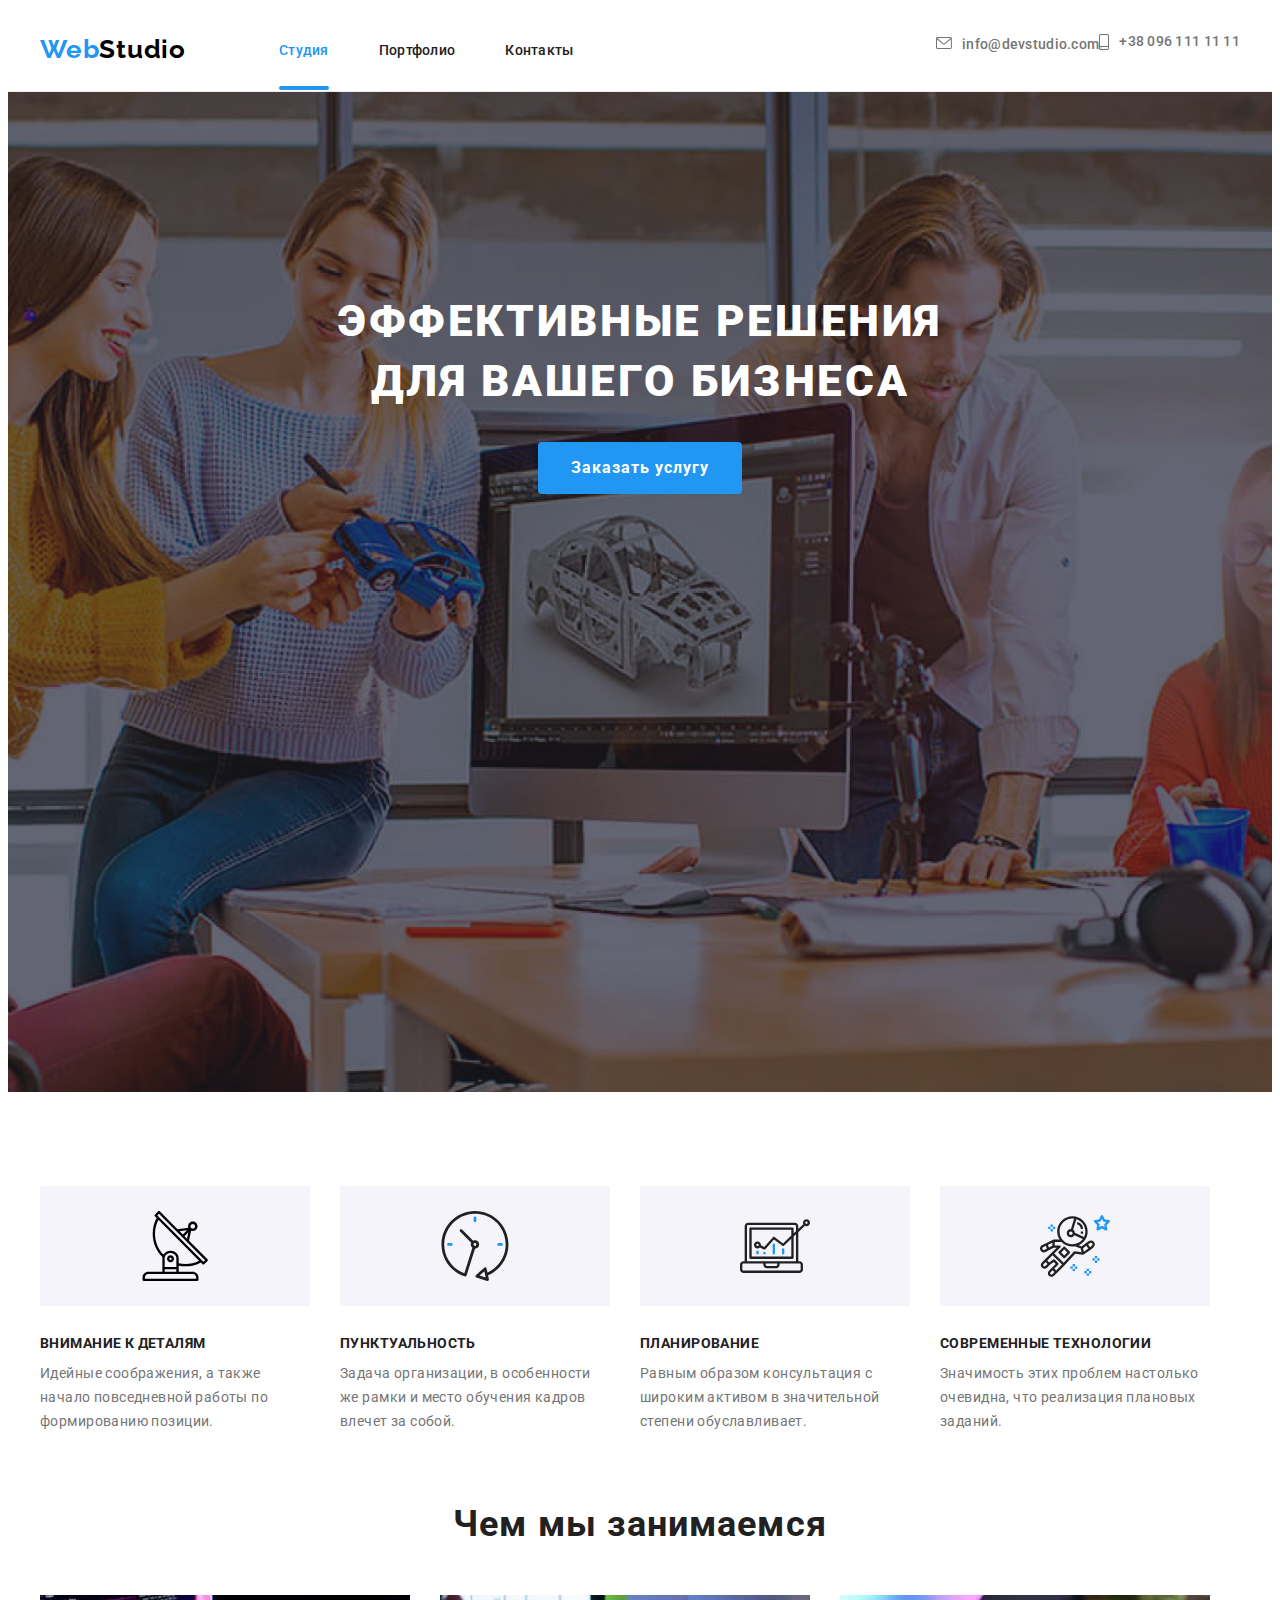
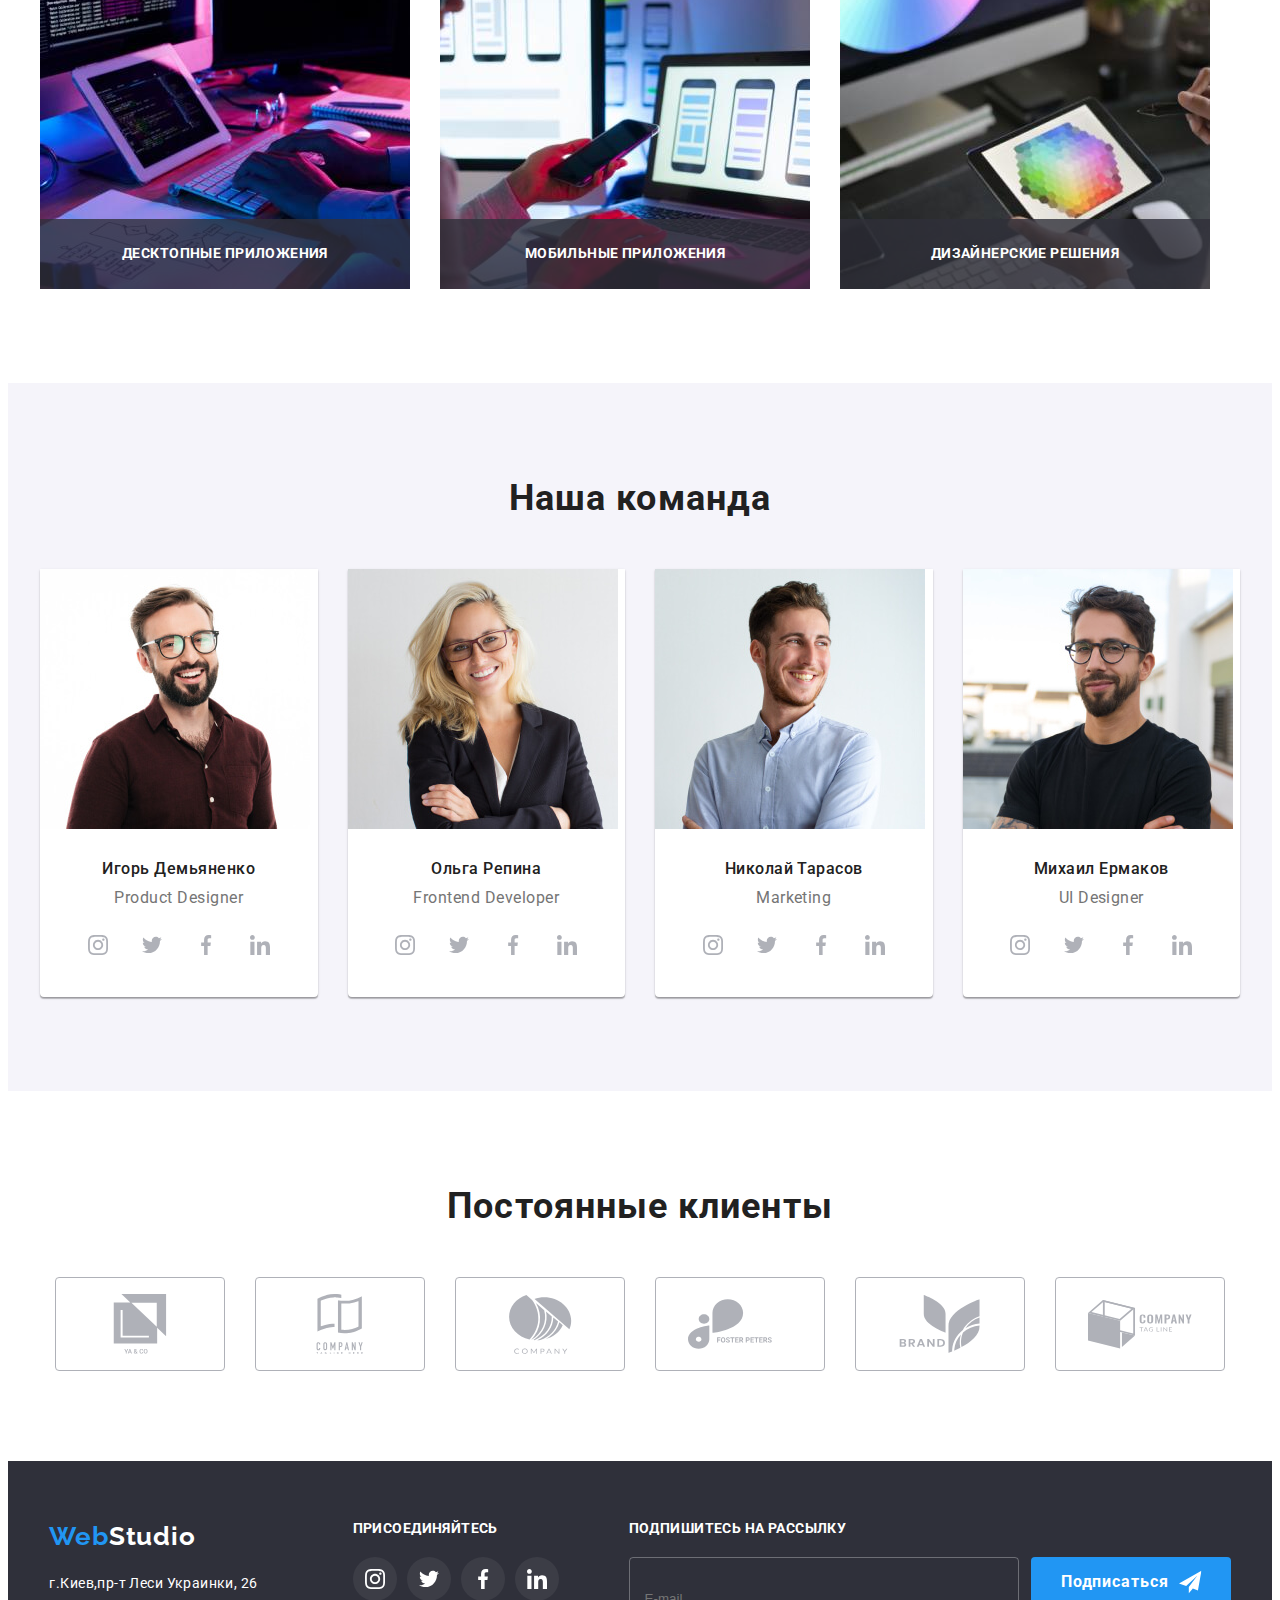
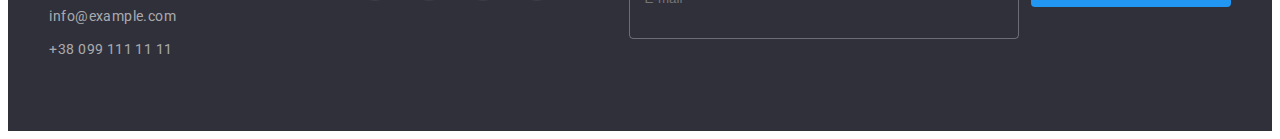
==== commit 4966fa4b: "commit-7" ====
--- a/index.html
+++ b/index.html
@@ -25,31 +25,56 @@
       <div class="container">
         <div class="header__container">
           <nav class="header__nav">
-            <a class="header__logo link" href="./index.html">
+            <a href="./index.html" class="header__logo link">
               <span class="header__accent">Web</span>Studio
             </a>
             <ul class="header__list list">
               <li class="header__item">
-                <a class="header__link link current" href>Студия</a>
+                <a href="./index.html" class="header__link link current">Студия</a>
               </li>
               <li class="header__item">
-                <a class="header__link link" href="./portfolio.html"
+                <a href="./portfolio.html" class="header__link link "
                   >Портфолио</a
                 >
               </li>
               <li class="header__item">
-                <a class="header__link link" href="">Контакты</a>
+                <a href="" class="header__link link">Контакты</a>
               </li>
             </ul>
           </nav>
-          <!--START Mobile Menu -->
+           <ul class="header-adress__list list">
+            <li class="header-adress__item">
+              <a class="header__mail link" href="mailto:info@devstudio.com">
+                <svg class="header__icon" width="16" height="12">
+                  <use href="./images/symbol-defs.svg#envelope"></use>
+                </svg>
+                info@devstudio.com
+              </a>
+            </li>
+            <li class="header-adress__item">
+              <a class="header__tel link" href="tel:+38 096 111 11 11">
+                <svg class="header__icon" width="10" height="16">
+                  <use href="./images/symbol-defs.svg#smartphone"></use>
+                </svg>
+                +38 096 111 11 11
+              </a>
+            </li>
+          </ul>
+
+           <!--START Mobile Menu -->
           <button class="burger-btn" data-menu-open>
             <svg class="burger-icon-icon" width="24" height="16">
               <use href="./images/symbol-defs.svg#burger-btn"></use>
             </svg>
           </button>
-          <div class="mobile-menu" data-menu>
+          </div>
+          <div class="mobile-menu flex" data-menu>
             <div>
+           <button class="mobile-close-btn" data-menu-close>
+              <svg class="close-btn-icon">
+                <use href="./images/symbol-defs.svg#close-black-2"></use>
+              </svg>
+            </button>
               <ul class="mobile-menu-list list">
                 <li class="mobile-menu-list__item">
                   <a class="mobile-menu__link link current" href>Студия</a>
@@ -63,16 +88,17 @@
                   <a class="mobile-menu__link link" href="">Контакты</a>
                 </li>
               </ul>
+            
             </div>
             <div class="mobile-menu-list__down">
               <a
                 class="mobile-menu-link__tel link"
                 href="tel:+380961111111"
-              ></a>
+              >+38 096 111 11 11</a>
               <a
                 class="mobile-menu-link__mail link"
                 href="mailto:info@devstudio.com"
-              ></a>
+              >info@devstudio.com</a>
 
               <ul class="mobile-menu-list__social list">
                 <li class="mobile-menu-list__social-item">Instagram</li>
@@ -81,100 +107,75 @@
                 <li class="mobile-menu-list__social-item">LinkedIn</li>
               </ul>
             </div>
-            <button class="mobile-close-btn" data-menu-close>
-              <svg class="close-btn-icon">
-                <use href="./images/symbol-defs.svg#close-black-2"></use>
-              </svg>
-            </button>
           </div>
-          <!-- END Mobile Menu  -->
-          <ul class="header-adress__list list">
-            <li class="header-adress__item">
-              <a class="header__mail link" href="mailto:info@devstudio.com">
-                <svg class="header__icon" width="16" height="12">
-                  <use href="./images/symbol-defs.svg#envelope"></use>
-                </svg>
-                info@devstudio.com
-              </a>
-            </li>
-            <li class="header-adress__item">
-              <a class="header__tel link" href="tel:+380961111111">
-                <svg class="header__icon" width="10" height="16">
-                  <use href="./images/symbol-defs.svg#smartphone"></use>
-                </svg>
-                +380961111111
-              </a>
-            </li>
-          </ul>
         </div>
       </div>
     </header>
-
     <!-- Герой -->
     <main>
-      <!-- <section class="hero">
+      <section class="hero">
         <h1 class="hero-title">ЭФФЕКТИВНЫЕ РЕШЕНИЯ ДЛЯ ВАШЕГО БИЗНЕСА</h1>
         <button type="button" class="hero-btn" data-modal-open>
           Заказать услугу
         </button>
-      </section> -->
+      </section>
 
       <!--О нас-->
-      <!-- <section class="about container">
-          <ul class="about-list list">
-            <li class="about-item">
-              <div class="about-icon-box">
-                <svg class="about-icon">
-                  <use href="./images/symbol-defs.svg#Group"></use>
-                </svg> </div>
-              <h2 class="about-title">ВНИМАНИЕ К ДЕТАЛЯМ</h2>
-              <p class="after-title after-title-dark">
-                Идейные соображения, а также начало повседневной работы по
-                формированию позиции.
-              </p>
-            </li>
-            <li class="about-item">
-              <div class="about-icon-box">
-                <svg class="about-icon">
-                  <use href="./images/symbol-defs.svg#clock"></use>
-                </svg>
-              </div>
-              <h2 class="about-title">ПУНКТУАЛЬНОСТЬ</h2>
-              <p class="after-title after-title-dark">
-                Задача организации, в особенности же рамки и место обучения
-                кадров влечет за собой.
-              </p>
-            </li>
-            <li class="about-item">
-              <div class="about-icon-box">
-                <svg class="about-icon">
-                  <use href="./images/symbol-defs.svg#diagram"></use>
-                </svg>
-              </div>
-              <h2 class="about-title">ПЛАНИРОВАНИЕ</h2>
-              <p class="after-title after-title-dark">
-                Равным образом консультация с широким активом в значительной
-                степени обуславливает.
-              </p>
-            </li>
-            <li class="about-item">
-              <div class="about-icon-box">
-                <svg class="about-icon">
-                  <use href="./images/symbol-defs.svg#astronaut"></use>
-                </svg>
-              </div>
-              <h2 class="about-title">СOВРЕМЕННЫЕ ТЕХНОЛОГИИ</h2>
-              <p class="after-title after-title-dark">
-                Значимость этих проблем настолько очевидна, что реализация
-                плановых заданий.
-              </p>
-            </li>
-          </ul>
-        
-      </section> -->
+      <section class="about container">
+        <ul class="about-list list">
+          <li class="about-item">
+            <div class="about-icon-box">
+              <svg class="about-icon">
+                <use href="./images/symbol-defs.svg#Group"></use>
+              </svg>
+            </div>
+            <h2 class="about-title">ВНИМАНИЕ К ДЕТАЛЯМ</h2>
+            <p class="after-title after-title-dark">
+              Идейные соображения, а также начало повседневной работы по
+              формированию позиции.
+            </p>
+          </li>
+          <li class="about-item">
+            <div class="about-icon-box">
+              <svg class="about-icon">
+                <use href="./images/symbol-defs.svg#clock"></use>
+              </svg>
+            </div>
+            <h2 class="about-title">ПУНКТУАЛЬНОСТЬ</h2>
+            <p class="after-title after-title-dark">
+              Задача организации, в особенности же рамки и место обучения кадров
+              влечет за собой.
+            </p>
+          </li>
+          <li class="about-item">
+            <div class="about-icon-box">
+              <svg class="about-icon">
+                <use href="./images/symbol-defs.svg#diagram"></use>
+              </svg>
+            </div>
+            <h2 class="about-title">ПЛАНИРОВАНИЕ</h2>
+            <p class="after-title after-title-dark">
+              Равным образом консультация с широким активом в значительной
+              степени обуславливает.
+            </p>
+          </li>
+          <li class="about-item">
+            <div class="about-icon-box">
+              <svg class="about-icon">
+                <use href="./images/symbol-defs.svg#astronaut"></use>
+              </svg>
+            </div>
+            <h2 class="about-title">СOВРЕМЕННЫЕ ТЕХНОЛОГИИ</h2>
+            <p class="after-title after-title-dark">
+              Значимость этих проблем настолько очевидна, что реализация
+              плановых заданий.
+            </p>
+          </li>
+        </ul>
+      </section>
 
       <!--Работа-->
-      <!-- <section class="work">
+      <section class="work">
         <div class="container">
           <h3 class="pre-title">Чем мы занимаемся</h3>
           <div class="application">
@@ -219,9 +220,9 @@
             </ul>
           </div>
         </div>
-      </section> -->
+      </section>
       <!--Наша команда-->
-      <!-- <section class="team">
+      <section class="team">
         <div class="container">
           <h3 class="pre-title">Наша команда</h3>
           <ul class="team-list list">
@@ -497,10 +498,10 @@
             </li>
           </ul>
         </div>
-      </section> -->
+      </section>
     </main>
     <!-- Клиенты -->
-    <!-- <section class="clients">
+    <section class="clients">
       <div class="container">
         <h3 class="pre-title">Постоянные клиенты</h3>
         <ul class="clients-list list">
@@ -548,10 +549,10 @@
           </li>
         </ul>
       </div>
-    </section> -->
+    </section>
 
     <!-- Футер -->
-    <!-- <footer class="footer">
+    <footer class="footer">
       <div class="container footer-container">
         <div class="footer-left">
           <a href="./index.html" class="footer-logo link">
@@ -562,9 +563,9 @@
           </address>
           <address class="footer-link link">info@example.com</address>
           <address class="footer-link link">+38 099 111 11 11</address>
-        </div> -->
-    <!-- Футер "Присоединяйтесь" -->
-    <!-- <div class="footer-right">
+        </div>
+        <!-- Футер "Присоединяйтесь" -->
+        <div class="footer-right">
           <h3 class="footer-text">ПРИСОЕДИНЯЙТЕСЬ</h3>
           <ul class="footer-social-list social-list list">
             <li class="social-item">
@@ -612,10 +613,10 @@
               </a>
             </li>
           </ul>
-        </div> -->
-
-    <!-- Футер "Подпишитесь" -->
-    <!-- <div class="footer-form-box">
+        </div>
+
+        <!-- Футер "Подпишитесь" -->
+        <div class="footer-form-box">
           <h3 class="footer-form-text">ПОДПИШИТЕСЬ НА РАССЫЛКУ</h3>
           <form class="footer-form" action="">
             <input
@@ -633,18 +634,18 @@
           </form>
         </div>
       </div>
-    </footer> -->
+    </footer>
 
     <!-- Бекдроп -->
-    <!-- <div class="backdrop is-hidden" data-modal>
+    <div class="backdrop is-hidden" data-modal>
       <div class="modal">
         <button class="close-btn" type="button" data-modal-close>
           <svg class="backdrop-icon">
             <use href="./images/symbol-defs.svg#close-black"></use>
           </svg>
-        </button> -->
-    <!-- Модальное окно -->
-    <!-- <p class="modal-title">Оставьте свои данные, мы вам перезвоним</p>
+        </button>
+        <!-- Модальное окно -->
+        <p class="modal-title">Оставьте свои данные, мы вам перезвоним</p>
         <form action="#" class="modal-form">
           <div class="modal-field">
             <label class="modal-label" for="user-name"> Имя </label>
@@ -655,7 +656,7 @@
                 name="user-name"
                 id="user-name"
               />
-              <svg class="modal-icon" width="18" height="18">
+              <svg class="modal-icon" width="12" height="12">
                 <use href="./images/symbol-defs.svg#person-black"></use>
               </svg>
             </span>
@@ -664,7 +665,7 @@
             <label class="modal-label" for="user-tel">Телефон</label>
             <span class="modal-wrapper">
               <input class="modal-input" type="tel" name="tel" id="user-tel" />
-              <svg class="modal-icon" width="18" height="18">
+              <svg class="modal-icon" width="12" height="12">
                 <use href="./images/symbol-defs.svg#phone-black"></use>
               </svg>
             </span>
@@ -678,7 +679,7 @@
                 name="user-email"
                 id="user-email"
               />
-              <svg class="modal-icon" width="18" height="18">
+              <svg class="modal-icon" width="12" height="12">
                 <use href="./images/symbol-defs.svg#email-black"></use>
               </svg>
             </span>
@@ -714,6 +715,6 @@
     </div>
 
     <script src="./js/modal.js"></script>
-    <script src="./js/menu.js"></script> -->
+    <script src="./js/menu.js"></script>
   </body>
 </html>
--- a/css/main.min.css
+++ b/css/main.min.css
@@ -1,2 +1,2 @@
-p,h1,h2,h3,h4,h5,h6{margin:0}ul{margin:0;padding:0}button{cursor:pointer}img{display:block;width:100%;height:auto}body{font-family:Roboto, sans-serif}.list{list-style:none}.link{text-decoration:none}.container{width:100%;margin-left:auto;margin-right:auto;padding-left:15px;padding-right:15px}@media screen and (min-width: 480px){.container{width:480px}}@media screen and (min-width: 768px){.container{width:768px}}@media screen and (min-width: 1200px){.container{width:1200px}}.btn{min-width:73px;padding:6px 22px;font-family:Roboto;font-size:16px;line-height:1.62;font-weight:500;letter-spacing:.03em;text-align:center;background-color:var(--primary-fon-color);color:var(--title-text-color);border-radius:4px;border:transparent;transition:color 250ms cubic-bezier(0.4, 0, 0.2, 1)}.btn:hover,.btn:focus{color:var(--white);background-color:var(--accent-color);box-shadow:0px 3px 1px rgba(0,0,0,0.1),0px 1px 2px rgba(0,0,0,0.08),0px 2px 2px rgba(0,0,0,0.12)}.pre-title{color:#212121;font-size:28px;line-height:1.17;font-weight:700;letter-spacing:.03em;margin-top:0;margin-bottom:30px;text-align:center}@media screen and (min-width: 1200px){.pre-title{margin-bottom:50px;font-size:36px;line-height:1.17;font-weight:700}}.after-title{font-family:Roboto;font-style:normal;font-size:14px;line-height:1.71;font-weight:400;letter-spacing:.03em}.after-title-dark{color:var(--primary-text-color)}.after-title-light{color:var(--primary-text-color)}.social-link{width:100%;height:100%;border-radius:50%;transition:background-color 250ms cubic-bezier(0.4, 0, 0.2, 1)}.social-link:hover,.social-link:focus{background-color:var(--accent-color)}.header{padding-top:16px;padding-bottom:16px;border-bottom:1px solid #ececec}@media screen and (min-width: 767px){.header{padding-top:26px;padding-bottom:26px}}@media screen and (min-width: 1200px){.header{padding-top:24px;padding-bottom:25px}}.header__container{display:flex;align-items:center;justify-content:space-between}.burger-btn{display:flex;align-items:center;justify-content:center;background-color:transparent;cursor:pointer;padding:0;line-height:0;margin-left:auto;border:none;width:40px;height:40px;color:#212121}@media screen and (min-width: 767px){.burger-btn{display:none}}.burger-icon-icon{width:40px;height:40px}.mobile-menu{position:fixed;z-index:100;top:0;left:0;width:100vw;height:100vh;padding:48px 40px;background-color:#ffffff;opacity:0;visibility:hidden;pointer-events:none;transition:opasicity 250ms linear, visibility 250ms linear}.mobile-menu.is-hidden{opacity:1;visibility:visible;pointer-events:all}.mobile-close-btn{position:absolute;top:10px;right:15px;width:40px;height:40px;background-color:transparent;cursor:pointer;padding:0;line-height:0;border:none}.close-btn-icon{width:40px;height:40px}.header__list{display:flex}@media screen and (max-width: 767px){.header__list{display:none}}.header__item:not(:last-child){margin-right:50px}.header__logo{margin-right:93px;font-family:Raleway;font-size:26px;line-height:1.19;font-weight:700;letter-spacing:.03em;color:#000000}.header__accent{color:var(--accent-color)}.header__link{position:relative;font-size:14px;line-height:1.14;font-weight:500;letter-spacing:.02em;cursor:pointer;color:var(--title-text-color);transition:color 250ms cubic-bezier(0.4, 0, 0.2, 1)}.header__link:hover,.header__link:focus{color:var(--accent-color)}.current{color:var(--accent-color)}.current::after{content:'';position:absolute;border-radius:2px;display:block;width:100%;height:4px;background-color:var(--accent-color);bottom:-32px}.header__mail,.header__tel{font-size:14px;line-height:1.14;font-weight:500;letter-spacing:.02em;color:var(--primary-text-color);transition:color 250ms cubic-bezier(0.4, 0, 0.2, 1)}.header__mail:hover,.header__mail:focus,.header__tel:hover,.header__tel:focus{color:var(--accent-color)}.header__mail:hover .header__icon,.header__mail:focus .header__icon,.header__tel:hover .header__icon,.header__tel:focus .header__icon{fill:var(--accent-color)}@media screen and (max-width: 767px){.header-adress__list{display:none}}@media screen and (min-width: 768px) and (max-width: 1199px){.header-adress__list{flex-direction:column;align-content:center}}.header__icon{margin-right:10px;fill:var(--primary-text-color);transition:fill 250ms cubic-bezier(0.4, 0, 0.2, 1)}.hero{text-align:center;padding:118px 0;margin-left:auto;margin-right:auto;background:rgba(47,48,58,0.4);background-image:linear-gradient(rgba(47,48,58,0.4), rgba(47,48,58,0.4)),url(../images/hero.jpg);background-position:center;background-repeat:no-repeat;background-size:cover;background-color:var(--primary-fon-footer-color);max-width:480px;height:400px}@media screen and (min-device-pixel-ratio: 2), (min-resolution: 192dpi), (min-resolution: 2dppx){.hero{background-image:url("../images/hero2x.jpg")}}@media screen and (min-width: 768px){.hero{max-width:768px;background-image:linear-gradient(rgba(47,48,58,0.4), rgba(47,48,58,0.4)),url(../images/hero-tablet.jpg)}}@media screen and (min-width: 768px) and (min-device-pixel-ratio: 2), screen and (min-width: 768px) and (min-resolution: 192dpi), screen and (min-width: 768px) and (min-resolution: 2dppx){.hero{background-image:url("../images/hero-tablet2x.jpg")}}@media screen and (min-width: 1200px){.hero{padding-top:200px;padding-bottom:200px;max-width:1600px;height:600px;background-image:linear-gradient(rgba(47,48,58,0.4), rgba(47,48,58,0.4)),url(../images/hero-desktop.jpg)}}@media screen and (min-width: 1200px) and (min-device-pixel-ratio: 2), screen and (min-width: 1200px) and (min-resolution: 192dpi), screen and (min-width: 1200px) and (min-resolution: 2dppx){.hero{background-image:url("../images/hero-desktop2x.jpg")}}.hero-title{margin-top:0;margin-bottom:30px;margin-left:auto;margin-right:auto;max-width:360px;font-size:26px;line-height:1.62;font-weight:900;letter-spacing:.06em;text-align:center;text-transform:uppercase;color:var(--white);transition:color 250ms cubic-bezier(0.4, 0, 0.2, 1)}@media screen and (min-width: 1200px){.hero-title{max-width:695px;font-size:44px;line-height:1.36;font-weight:900;letter-spacing:.06em}}.hero-btn{padding:10px 32px;font-family:inherit;font-size:16px;line-height:1.87;font-weight:700;letter-spacing:.06em;text-align:center;border-radius:4px;border:1px solid transparent;background-color:var(--accent-color);color:var(--white);transition:background-color 250ms cubic-bezier(0.4, 0, 0.2, 1)}.hero-btn:hover,.hero-btn:focus{background-color:var(--white);color:var(--accent-color)}.about{padding-top:60px;padding-bottom:60px}@media screen and (min-width: 1200px){.about{padding-top:94px}}@media screen and (min-width: 768px){.about-list{display:flex;flex-wrap:wrap}}@media screen and (min-width: 1200px){.about-list{display:flex}}.about-item:not(:last-child){margin-right:30px}@media screen and (min-width: 768px){.about-item{flex-basis:calc(100% / 2 - 30px);display:flex;flex-wrap:wrap}}@media screen and (min-width: 1199px){.about-item{flex-basis:calc(100% / 4 - 30px)}}.about-title{margin-top:0;margin-bottom:10px;font-size:14px;line-height:1.14;font-weight:700;letter-spacing:.03em;text-transform:uppercase;color:var(--title-text-color)}@media screen and (max-width: 767px){.about-title{text-align:center}}.about-icon-box{background:#f5f4fa;width:100%;height:120px;margin-bottom:30px}.about-icon{width:70px;height:70px}.work{padding-bottom:94px}@media screen and (max-width: 1199px){.work{display:none}}.work-list{display:flex}.work-item{position:relative}.work-item:not(:last-child){margin-right:30px}.work-text{position:absolute;width:100%;bottom:0;left:0;padding:27px 0px;font-size:14px;line-height:1.14;font-weight:700;letter-spacing:.03em;text-align:center;text-transform:uppercase;color:var(--white);background:rgba(47,48,58,0.8)}.team{background-color:var(--primary-fon-color);padding-top:60px;padding-bottom:60px;margin:0px auto}@media screen and (min-width: 1200px){.team{padding-top:94px;padding-bottom:94px}}@media screen and (min-width: 768px){.team-list{display:flex;flex-wrap:wrap;margin-left:-30px;margin-bottom:-30px}}.team-item{margin-bottom:30px;background-color:#ffffff;box-shadow:0px 1px 3px rgba(0,0,0,0.12),0px 1px 1px rgba(0,0,0,0.14),0px 2px 1px rgba(0,0,0,0.2);border-radius:0px 0px 4px 4px}@media screen and (min-width: 768px){.team-item{flex-basis:calc(100% / 2 - 30px);display:flex;flex-wrap:wrap;margin-left:30px;margin-bottom:30px}}@media screen and (min-width: 1200px){.team-item{flex-basis:calc(100% / 4 - 30px)}}.team-leaders{background-color:var(--white);padding:30px 0px;margin:0 auto}.team-item-title{margin-bottom:10px;font-size:16px;line-height:1.19;font-weight:500;letter-spacing:.03em;text-align:center;color:var(--title-text-color)}.team-item-text{font-size:16px;line-height:1.19;font-weight:400;letter-spacing:.03em;text-align:center;margin-bottom:16px;color:var(--primary-text-color)}.social-link:hover .social-icon,.social-link:focus .social-icon{fill:var(--white)}.social-item{width:44px;height:44px}.social-item+.social-item{margin-left:10px}.social-icon{fill:#afb1b8;transition:fill 250ms cubic-bezier(0.4, 0, 0.2, 1)}.clients{padding-top:60px;padding-bottom:60px}@media screen and (min-width: 1200px){.clients{padding-top:94px;padding-bottom:94px}}.clients-list{display:flex;flex-wrap:wrap;justify-content:center;align-items:center;grid-gap:30px}@media screen and (min-width: 1200px){.clients-list{flex-wrap:nowrap}}.clients-item{height:90px;border-radius:4px}@media screen and (max-width: 767px){.clients-item{width:210px}}@media screen and (min-width: 768px){.clients-item{width:226px}}@media screen and (min-width: 1200px){.clients-item{width:170px}}.clients-link{padding:16px 32px;border-radius:4px;border:1px solid #afb1b8;transition:border 250ms cubic-bezier(0.4, 0, 0.2, 1)}.clients-link:hover,.clients-link:focus{border-color:var(--accent-color)}.clients-icon{fill:#afb1b8;transition:fill 250ms cubic-bezier(0.4, 0, 0.2, 1)}.clients-link:hover .clients-icon,.clients-link:focus .clients-icon{fill:var(--accent-color)}.footer{padding-top:60px;padding-bottom:60px;background-color:var(--primary-fon-footer-color)}@media screen and (max-width: 1199px){.footer{text-align:center}}.footer-container{display:block}@media screen and (min-width: 767px){.footer-container{display:flex;justify-content:center;flex-wrap:wrap;gap:30px 165px}}@media screen and (min-width: 1200px){.footer-container{display:flex;justify-content:center;gap:70px;margin-left:auto;margin-right:auto;padding:0px}}.footer-left{display:flex;flex-direction:column}@media screen and (max-width: 767px){.footer-left{margin-bottom:60px}}.footer-right{display:block;flex-direction:column;margin-left:70px;width:206px}@media screen and (max-width: 767px){.footer-right{margin:auto;margin-bottom:60px}}@media screen and (min-width: 1200px){.footer-right{margin-left:25px}}.footer-social-link{background-color:#ffffff10}.footer-social-icon{fill:var(--white)}.footer-text{margin-bottom:20px;font-size:14px;line-height:1.14;font-weight:700;letter-spacing:.03em;text-transform:uppercase;color:#ffffff}.footer-logo{margin-bottom:20px;font-family:Raleway;font-style:normal;font-size:26px;line-height:1.19;font-weight:700;letter-spacing:.03em;color:var(--white)}.footer-accent{color:var(--accent-color)}.footer-adress{margin-bottom:9px;font-style:normal;font-size:14px;line-height:1.71;font-weight:400;letter-spacing:.03em;color:var(--white)}.footer-link{margin-bottom:9px;font-family:Roboto;font-style:normal;font-size:14px;line-height:1.71;font-weight:400;letter-spacing:.03em;color:var(--primary-footer-two-color)}.after-title{margin-bottom:9px}.footer-form{display:flex}@media screen and (max-width: 1199px){.footer-form{flex-direction:column;display:flex;flex-wrap:wrap;justify-content:center;align-items:center}}.footer-form-box{display:block}.footer-form-text{margin-bottom:20px;font-size:14px;line-height:1.14;font-weight:700;letter-spacing:.03em;text-transform:uppercase;color:var(--white)}.footer-form-input{width:358px;height:50px;padding:15px;background-color:inherit;color:var(--white);border:1px solid rgba(255,255,255,0.3);border-radius:4px;outline:none}.footer-form-input:focus{border-color:var(--accent-color);outline-color:var(--accent-color)}.footer-form-input:placeholder{font-size:16px;line-height:1.25;font-weight:400;letter-spacing:.03em;align-items:center;color:rgba(255,255,255,0.6)}@media screen and (max-width: 1199px){.footer-form-input{width:450px}}.footer-form-btn{width:200px;height:50px;margin-left:12px;padding-top:10px;padding-bottom:10px;padding-right:28px;padding-left:29px;transition:color 250ms cubic-bezier(0.4, 0, 0.2, 1)}.footer-form-btn:hover .footer-form-icon,.footer-form-btn:focus .footer-form-icon{fill:var(--accent-color)}@media screen and (max-width: 1199px){.footer-form-btn{margin-left:0;margin-top:20px}}.footer-form-icon{margin-left:10px;fill:var(--white);transition:fill 250ms cubic-bezier(0.4, 0, 0.2, 1)}.backdrop{position:fixed;width:100vw;height:100vh;background:rgba(0,0,0,0.2);top:0;transition:opacity 250ms cubic-bezier(0.4, 0, 0.2, 1),visibility 250ms cubic-bezier(0.4, 0, 0.2, 1)}.backdrop.is-hidden{opacity:0;visibility:hidden;pointer-events:0}.backdrop.is-hidden .modal{transform:scale(2)}.backdrop-icon:hover,.backdrop-icon:focus{fill:var(--accent-color)}.modal{position:relative;width:528px;height:581px;padding:40px;background-color:var(--white);border-radius:4px;box-shadow:0px 1px 3px rgba(0,0,0,0.12),0px 1px 1px rgba(0,0,0,0.14),0px 2px 1px rgba(0,0,0,0.2);transform:scale(1);transition:transform 300ms ease}@media screen and (min-width: 480px){.modal{width:450px;min-height:609px}}@media screen and (min-width: 1200px){.modal{width:528px;min-height:581px}}.modal-title{margin-bottom:12px;font-size:20px;line-height:1.15;font-weight:700;letter-spacing:.03em;text-align:center;color:var(--title-text-color)}.modal-field{margin-bottom:10px}.modal-label{display:block;margin-bottom:4px;font-size:12px;line-height:1.17;font-weight:400;letter-spacing:.01em;color:var(--primary-text-color)}.modal-wrapper{display:block;position:relative}.modal-input{width:100%;height:40px;border-radius:4px;border:1px solid rgba(33,33,33,0.2);background:transparent;padding-left:42px;padding-right:20px;outline:none}.modal-input:focus{border-color:var(--accent-color)}.modal-input:focus+.modal-icon{fill:var(--accent-color)}.modal-icon{position:absolute;left:10px;top:50%;transform:translateY(-50%)}.modal-text-input{padding:12px 16px;resize:none;width:100%;height:120px;border-radius:4px;border:1px solid rgba(33,33,33,0.2);background:transparent}.modal-text-input:focus{border-color:var(--accent-color)}.modal-text-input::placeholder{font-size:12px;line-height:.86;font-weight:400;letter-spacing:.01em;color:rgba(117,117,117,0.5)}.modal-text-input:focus{outline-color:var(--accent-color)}.check-text{margin-bottom:30px;font-size:12px;line-height:1.71;font-weight:400;letter-spacing:.03em;color:var(--primary-text-color)}.check-text span{width:16px;height:15px;border:2px solid #212121;border-radius:4px;margin-right:8px}.modal-checkbox:checked+.check-text span{background-color:var(--accent-color);border:none}.check-icon{fill:var(--white)}.check-licens{color:var(--accent-color);margin-left:4px}.form-btn{width:200px;display:block;margin:0 auto;letter-spacing:0.06em}.form-btn:hover,.form-btn:focus{color:var(--white);background:#188ce8}.close-btn{position:absolute;right:8px;top:8px;width:30px;height:30px;border-radius:50%;border:1px solid rgba(0,0,0,0.1);background:var(--white)}.nav{padding-bottom:60px}@media screen and (min-width: 1200px){.nav{padding-top:94px}}.nav-list{display:flex;margin-bottom:50px}@media screen and (max-width: 767px){.nav-list{display:flex;flex-wrap:wrap;margin-bottom:40px}}@media screen and (min-width: 768px){.nav-list{display:flex;justify-content:center}}.nav-item:not(:last-child){margin-right:8px}@media screen and (max-width: 767px){.nav-item:not(:last-child){margin-bottom:15px}}.nav-btn{transition:background-color 250ms cubic-bezier(0.4, 0, 0.2, 1)}.menu-nav__list{margin-left:-30px;margin-top:-30px}@media screen and (min-width: 768px){.menu-nav__list{display:flex;flex-wrap:wrap;margin-left:-30px}}@media screen and (min-width: 1200px){.menu-nav__list{display:flex;flex-wrap:wrap}}.menu-nav__item{cursor:pointer;width:100%;margin-left:30px;margin-top:30px;border:1px solid #eeeeee;box-sizing:border-box}.menu-nav__item:hover,.menu-nav__item:focus{box-shadow:0px 1px 1px rgba(0,0,0,0.12),0px 4px 4px rgba(0,0,0,0.06),1px 4px 6px rgba(0,0,0,0.16)}.menu-nav__item:hover .menu-top__text{transform:translateY(0)}@media screen and (min-width: 768px){.menu-nav__item{flex-basis:calc(100% / 2 - 30px);display:flex;flex-wrap:wrap}}@media screen and (min-width: 1200px){.menu-nav__item{flex-basis:calc(100% / 3 - 30px)}}.menu-top__wrapper{position:relative;overflow:hidden}.menu-top__text{position:absolute;top:0;left:0;width:100%;height:100%;transform:translateY(100%);transition:transform 250ms linear;padding-top:42px;padding-bottom:56px;padding-right:67px;padding-left:50px;font-size:18px;line-height:1.56;font-weight:400;letter-spacing:.03em;color:var(--white);background:rgba(33,150,243,0.9)}.menu-nav__work{padding:20px 24px}.menu-nav__title{font-size:18px;line-height:2;font-weight:700;letter-spacing:.06em;margin-bottom:4px;color:var(--title-text-color)}.menu-nav__text{font-size:16px;line-height:1.87;font-weight:400;letter-spacing:.03em;color:var(--primary-text-color)}:root{--primary-text-color: #757575;--title-text-color: #212121;--accent-color: #2196f3;--white: #ffffff;--primary-fon-color: #f5f4fa;--primary-fon-footer-color: #2f303a;--primary-footer-two-color: rgba(255, 255, 255, 0.6)}.visually-hidden{position:absolute;white-space:nowrap;width:1px;height:1px;overflow:hidden;border:0;padding:0;clip:rect(0 0 0 0);clip-path:inset(50%);margin:-1px}.social-link,.header__nav,.about-icon-box,.social-list,.clients-link,.footer-form-btn,.backdrop,.check-text,.check-text span,.close-btn{display:flex;align-items:center;justify-content:center}
+p,h1,h2,h3,h4,h5,h6{margin:0}ul{margin:0;padding:0}button{cursor:pointer}img{display:block;width:100%;height:auto}body{font-family:Roboto, sans-serif}.list{list-style:none}.link{text-decoration:none}.container{width:100%;margin-left:auto;margin-right:auto;padding-left:15px;padding-right:15px}@media screen and (min-width: 480px){.container{width:480px}}@media screen and (min-width: 768px){.container{width:768px}}@media screen and (min-width: 1200px){.container{width:1200px}}.btn{min-width:73px;padding:6px 22px;font-family:Roboto;font-size:16px;line-height:1.62;font-weight:500;letter-spacing:.03em;text-align:center;background-color:var(--primary-fon-color);color:var(--title-text-color);border-radius:4px;border:transparent;transition:color 250ms cubic-bezier(0.4, 0, 0.2, 1)}.btn:hover,.btn:focus{color:var(--white);background-color:var(--accent-color);box-shadow:0px 3px 1px rgba(0,0,0,0.1),0px 1px 2px rgba(0,0,0,0.08),0px 2px 2px rgba(0,0,0,0.12)}.pre-title{color:#212121;font-size:28px;line-height:1.17;font-weight:700;letter-spacing:.03em;margin-top:0;margin-bottom:30px;text-align:center}@media screen and (min-width: 1200px){.pre-title{margin-bottom:50px;font-size:36px;line-height:1.17;font-weight:700}}.after-title{font-family:Roboto;font-style:normal;font-size:14px;line-height:1.71;font-weight:400;letter-spacing:.03em}.after-title-dark{color:var(--primary-text-color)}.after-title-light{color:var(--primary-text-color)}.social-link{width:100%;height:100%;border-radius:50%;transition:background-color 250ms cubic-bezier(0.4, 0, 0.2, 1)}.social-link:hover,.social-link:focus{background-color:var(--accent-color)}.header{padding-top:16px;padding-bottom:16px;border-bottom:1px solid #ececec}@media screen and (min-width: 1200px){.header{padding-top:26px;padding-bottom:26px}}.header__container{display:flex;align-items:center}.burger-btn{display:flex;align-items:center;justify-content:center;background-color:transparent;cursor:pointer;padding:0;line-height:0;margin-left:auto;border:none;width:40px;height:40px;color:#212121}@media screen and (min-width: 767px){.burger-btn{display:none}}.burger-icon-icon{width:40px;height:40px}.mobile-menu{position:fixed;z-index:100;top:0;left:0;width:100vw;height:100vh;padding:48px 40px;background-color:#ffffff;opacity:0;visibility:hidden;pointer-events:none;transition:opasicity 250ms linear, visibility 250ms linear}.flex{display:flex;flex-direction:column;justify-content:space-between}.mobile-menu{width:100vw;height:100vh;position:fixed;background-color:#fff;top:0;right:0;padding:15px 10px 48px 40px;z-index:999}.mobile-menu-list__item:not(:last-child){margin-bottom:32px}.mobile-menu__link{font-family:Roboto;font-weight:500;font-size:40px;line-height:1.18;letter-spacing:0.02em;color:#212121}.mobile-menu-link__tel{display:block;margin-bottom:32px;font-family:Roboto;font-style:normal;font-weight:500;font-size:34px;line-height:1.18;letter-spacing:0.02em;color:#2196f3}.mobile-menu-link__mail{display:block;font-family:Roboto;font-style:normal;font-weight:500;font-size:24px;line-height:1.17;letter-spacing:0.02em;color:#757575;margin-bottom:64px}.mobile-menu-list__social{display:flex;flex-direction:row;column-gap:20px}.mobile-menu-list__social-item{position:relative;font-weight:500;font-size:18px;line-height:1.22;letter-spacing:0.02em;color:#2196f3}.mobile-menu.is-hidden{opacity:1;visibility:visible;pointer-events:all}.mobile-close-btn{display:flex;align-items:center;justify-content:center;background-color:transparent;color:#212121;border:none;margin-left:auto;cursor:pointer;padding-right:8px}.close-btn-icon{width:18px;height:18px}.header__list{display:flex}@media screen and (max-width: 767px){.header__list{display:none}}.header__item:not(:last-child){margin-right:50px}.header__logo{margin-right:93px;font-family:Raleway;font-size:26px;line-height:1.19;font-weight:700;letter-spacing:.03em;color:#000000}.header__accent{color:var(--accent-color)}.header__link{position:relative;font-size:14px;line-height:1.14;font-weight:500;letter-spacing:.02em;cursor:pointer;color:var(--title-text-color);transition:color 250ms cubic-bezier(0.4, 0, 0.2, 1)}.header__link:hover,.header__link:focus{color:var(--accent-color)}.current{color:var(--accent-color)}.current::after{content:'';position:absolute;border-radius:2px;display:block;width:100%;height:4px;background-color:var(--accent-color);bottom:-32px}.header__mail,.header__tel{display:inline-flex;font-size:14px;line-height:1.14;font-weight:500;letter-spacing:.02em;color:var(--primary-text-color);transition:color 250ms cubic-bezier(0.4, 0, 0.2, 1)}.header__mail:hover,.header__mail:focus,.header__tel:hover,.header__tel:focus{color:var(--accent-color)}.header__mail:hover .header__icon,.header__mail:focus .header__icon,.header__tel:hover .header__icon,.header__tel:focus .header__icon{fill:var(--accent-color)}.header-adress__list{display:flex;margin-left:auto}@media screen and (max-width: 767px){.header-adress__list{display:none}}@media screen and (min-width: 768px) and (max-width: 1199px){.header-adress__list{flex-direction:column;align-content:center}}.header-adress__item{padding-bottom:10px}.header__icon{margin-right:10px;fill:var(--primary-text-color);transition:fill 250ms cubic-bezier(0.4, 0, 0.2, 1)}.hero{text-align:center;padding:118px 0;margin-left:auto;margin-right:auto;background:rgba(47,48,58,0.4);background-image:linear-gradient(rgba(47,48,58,0.4), rgba(47,48,58,0.4)),url(/images/hero/hero.jpg);background-position:center;background-repeat:no-repeat;background-size:cover;background-color:var(--primary-fon-footer-color);max-width:480px;height:400px}@media screen and (min-device-pixel-ratio: 2), (min-resolution: 192dpi), (min-resolution: 2dppx){.hero{background-image:url("/images/hero/hero2x.jpg")}}@media screen and (min-width: 768px){.hero{max-width:768px;background-image:linear-gradient(rgba(47,48,58,0.4), rgba(47,48,58,0.4)),url(/images/hero/hero-tablet2x.jpg)}}@media screen and (min-width: 768px) and (min-device-pixel-ratio: 2), screen and (min-width: 768px) and (min-resolution: 192dpi), screen and (min-width: 768px) and (min-resolution: 2dppx){.hero{background-image:url("/images/hero/hero-tablet.jpg")}}@media screen and (min-width: 1200px){.hero{padding-top:200px;padding-bottom:200px;max-width:1600px;height:600px;background-image:linear-gradient(rgba(47,48,58,0.4), rgba(47,48,58,0.4)),url(/images/hero/hero-desktop2x.jpg)}}@media screen and (min-width: 1200px) and (min-device-pixel-ratio: 2), screen and (min-width: 1200px) and (min-resolution: 192dpi), screen and (min-width: 1200px) and (min-resolution: 2dppx){.hero{background-image:url("/images/hero/hero-desktop.jpg")}}.hero-title{margin-top:0;margin-bottom:30px;margin-left:auto;margin-right:auto;max-width:360px;font-size:26px;line-height:1.62;font-weight:900;letter-spacing:.06em;text-align:center;text-transform:uppercase;color:var(--white);transition:color 250ms cubic-bezier(0.4, 0, 0.2, 1)}@media screen and (min-width: 1200px){.hero-title{max-width:695px;font-size:44px;line-height:1.36;font-weight:900;letter-spacing:.06em}}.hero-btn{padding:10px 32px;font-family:inherit;font-size:16px;line-height:1.87;font-weight:700;letter-spacing:.06em;text-align:center;border-radius:4px;border:1px solid transparent;background-color:var(--accent-color);color:var(--white);transition:background-color 250ms cubic-bezier(0.4, 0, 0.2, 1)}.hero-btn:hover,.hero-btn:focus{background-color:var(--white);color:var(--accent-color)}.about{padding-top:60px;padding-bottom:60px}@media screen and (min-width: 1200px){.about{padding-top:94px}}@media screen and (min-width: 768px){.about-list{display:flex;flex-wrap:wrap}}@media screen and (min-width: 1200px){.about-list{display:flex}}.about-item:not(:last-child){margin-right:30px}@media screen and (min-width: 768px){.about-item{flex-basis:calc(100% / 2 - 30px);display:flex;flex-wrap:wrap}}@media screen and (min-width: 1199px){.about-item{flex-basis:calc(100% / 4 - 30px)}}.about-title{margin-top:0;margin-bottom:10px;font-size:14px;line-height:1.14;font-weight:700;letter-spacing:.03em;text-transform:uppercase;color:var(--title-text-color)}@media screen and (max-width: 767px){.about-title{text-align:center}}.about-icon-box{background:#f5f4fa;width:100%;height:120px;margin-bottom:30px}.about-icon{width:70px;height:70px}.work{padding-bottom:94px}@media screen and (max-width: 1199px){.work{display:none}}.work-list{display:flex}.work-item{position:relative}.work-item:not(:last-child){margin-right:30px}.work-text{position:absolute;width:100%;bottom:0;left:0;padding:27px 0px;font-size:14px;line-height:1.14;font-weight:700;letter-spacing:.03em;text-align:center;text-transform:uppercase;color:var(--white);background:rgba(47,48,58,0.8)}.team{background-color:var(--primary-fon-color);padding-top:60px;padding-bottom:60px;margin:0px auto}@media screen and (min-width: 1200px){.team{padding-top:94px;padding-bottom:94px}}@media screen and (min-width: 768px){.team-list{display:flex;flex-wrap:wrap;margin-left:-30px;margin-bottom:-30px}}.team-item{margin-bottom:30px;background-color:#ffffff;box-shadow:0px 1px 3px rgba(0,0,0,0.12),0px 1px 1px rgba(0,0,0,0.14),0px 2px 1px rgba(0,0,0,0.2);border-radius:0px 0px 4px 4px}@media screen and (min-width: 768px){.team-item{flex-basis:calc(100% / 2 - 30px);display:flex;flex-wrap:wrap;margin-left:30px;margin-bottom:30px}}@media screen and (min-width: 1200px){.team-item{flex-basis:calc(100% / 4 - 30px)}}.team-leaders{background-color:var(--white);padding:30px 0px;margin:0 auto}.team-item-title{margin-bottom:10px;font-size:16px;line-height:1.19;font-weight:500;letter-spacing:.03em;text-align:center;color:var(--title-text-color)}.team-item-text{font-size:16px;line-height:1.19;font-weight:400;letter-spacing:.03em;text-align:center;margin-bottom:16px;color:var(--primary-text-color)}.social-link:hover .social-icon,.social-link:focus .social-icon{fill:var(--white)}.social-item{width:44px;height:44px}.social-item+.social-item{margin-left:10px}.social-icon{fill:#afb1b8;transition:fill 250ms cubic-bezier(0.4, 0, 0.2, 1)}.clients{padding-top:60px;padding-bottom:60px}@media screen and (min-width: 1200px){.clients{padding-top:94px;padding-bottom:94px}}.clients-list{display:flex;flex-wrap:wrap;justify-content:center;align-items:center;grid-gap:30px}@media screen and (min-width: 1200px){.clients-list{flex-wrap:nowrap}}.clients-item{height:90px;border-radius:4px}@media screen and (max-width: 767px){.clients-item{width:210px}}@media screen and (min-width: 768px){.clients-item{width:226px}}@media screen and (min-width: 1200px){.clients-item{width:170px}}.clients-link{padding:16px 32px;border-radius:4px;border:1px solid #afb1b8;transition:border 250ms cubic-bezier(0.4, 0, 0.2, 1)}.clients-link:hover,.clients-link:focus{border-color:var(--accent-color)}.clients-icon{fill:#afb1b8;transition:fill 250ms cubic-bezier(0.4, 0, 0.2, 1)}.clients-link:hover .clients-icon,.clients-link:focus .clients-icon{fill:var(--accent-color)}.footer{padding-top:60px;padding-bottom:60px;background-color:var(--primary-fon-footer-color)}@media screen and (max-width: 1199px){.footer{text-align:center}}.footer-container{display:block}@media screen and (min-width: 767px){.footer-container{display:flex;justify-content:center;flex-wrap:wrap;gap:30px 165px}}@media screen and (min-width: 1200px){.footer-container{display:flex;justify-content:center;gap:70px;margin-left:auto;margin-right:auto;padding:0px}}.footer-left{display:flex;flex-direction:column}@media screen and (max-width: 767px){.footer-left{margin-bottom:60px}}.footer-right{display:block;flex-direction:column;margin-left:70px;width:206px}@media screen and (max-width: 767px){.footer-right{margin:auto;margin-bottom:60px}}@media screen and (min-width: 1200px){.footer-right{margin-left:25px}}.footer-social-link{background-color:#ffffff10}.footer-social-icon{fill:var(--white)}.footer-text{margin-bottom:20px;font-size:14px;line-height:1.14;font-weight:700;letter-spacing:.03em;text-transform:uppercase;color:#ffffff}.footer-logo{margin-bottom:20px;font-family:Raleway;font-style:normal;font-size:26px;line-height:1.19;font-weight:700;letter-spacing:.03em;color:var(--white)}.footer-accent{color:var(--accent-color)}.footer-adress{margin-bottom:9px;font-style:normal;font-size:14px;line-height:1.71;font-weight:400;letter-spacing:.03em;color:var(--white)}.footer-link{margin-bottom:9px;font-family:Roboto;font-style:normal;font-size:14px;line-height:1.71;font-weight:400;letter-spacing:.03em;color:var(--primary-footer-two-color)}.after-title{margin-bottom:9px}.footer-form{display:flex}@media screen and (max-width: 1199px){.footer-form{flex-direction:column;display:flex;flex-wrap:wrap;justify-content:center;align-items:center}}.footer-form-box{display:block}.footer-form-text{margin-bottom:20px;font-size:14px;line-height:1.14;font-weight:700;letter-spacing:.03em;text-transform:uppercase;color:var(--white)}.footer-form-input{width:358px;height:50px;padding:15px;background-color:inherit;color:var(--white);border:1px solid rgba(255,255,255,0.3);border-radius:4px;outline:none}.footer-form-input:focus{border-color:var(--accent-color);outline-color:var(--accent-color)}.footer-form-input:placeholder{font-size:16px;line-height:1.25;font-weight:400;letter-spacing:.03em;align-items:center;color:rgba(255,255,255,0.6)}@media screen and (max-width: 1199px){.footer-form-input{width:450px}}.footer-form-btn{width:200px;height:50px;margin-left:12px;padding-top:10px;padding-bottom:10px;padding-right:28px;padding-left:29px;transition:color 250ms cubic-bezier(0.4, 0, 0.2, 1)}.footer-form-btn:hover .footer-form-icon,.footer-form-btn:focus .footer-form-icon{fill:var(--accent-color)}@media screen and (max-width: 1199px){.footer-form-btn{margin-left:0;margin-top:20px}}.footer-form-icon{margin-left:10px;fill:var(--white);transition:fill 250ms cubic-bezier(0.4, 0, 0.2, 1)}.backdrop{position:fixed;width:100vw;height:100vh;background:rgba(0,0,0,0.2);top:0;transition:opacity 250ms cubic-bezier(0.4, 0, 0.2, 1),visibility 250ms cubic-bezier(0.4, 0, 0.2, 1)}.backdrop.is-hidden{opacity:0;visibility:hidden;pointer-events:0}.backdrop.is-hidden .modal{transform:scale(2)}.backdrop-icon:hover,.backdrop-icon:focus{fill:var(--accent-color)}.modal{position:relative;width:528px;height:581px;padding:40px;background-color:var(--white);border-radius:4px;box-shadow:0px 1px 3px rgba(0,0,0,0.12),0px 1px 1px rgba(0,0,0,0.14),0px 2px 1px rgba(0,0,0,0.2);transform:scale(1);transition:transform 300ms ease}@media screen and (min-width: 480px){.modal{width:450px;min-height:609px}}@media screen and (min-width: 1200px){.modal{width:528px;min-height:581px}}.modal-title{margin-bottom:12px;font-size:20px;line-height:1.15;font-weight:700;letter-spacing:.03em;text-align:center;color:var(--title-text-color)}.modal-field{margin-bottom:10px}.modal-label{display:block;margin-bottom:4px;font-size:12px;line-height:1.17;font-weight:400;letter-spacing:.01em;color:var(--primary-text-color)}.modal-wrapper{display:block;position:relative}.modal-input{width:100%;height:40px;border-radius:4px;border:1px solid rgba(33,33,33,0.2);background:transparent;padding-left:42px;padding-right:20px;outline:none}.modal-input:focus{border-color:var(--accent-color)}.modal-input:focus+.modal-icon{fill:var(--accent-color)}.modal-icon{position:absolute;left:10px;top:50%;transform:translateY(-50%);width:15px;height:15px}.modal-text-input{padding:12px 16px;resize:none;width:100%;height:120px;border-radius:4px;border:1px solid rgba(33,33,33,0.2);background:transparent}.modal-text-input:focus{border-color:var(--accent-color)}.modal-text-input::placeholder{font-size:12px;line-height:.86;font-weight:400;letter-spacing:.01em;color:rgba(117,117,117,0.5)}.modal-text-input:focus{outline-color:var(--accent-color)}.check-text{margin-bottom:30px;font-size:12px;line-height:1.71;font-weight:400;letter-spacing:.03em;color:var(--primary-text-color)}.check-text span{width:16px;height:15px;border:2px solid #212121;border-radius:4px;margin-right:8px}@media screen and (min-width: 1200px){.check-text{font-size:14px;line-height:1.71}}.modal-checkbox:checked+.check-text span{background-color:var(--accent-color);border:none}.check-icon{fill:var(--white)}.check-licens{color:var(--accent-color);margin-left:4px}.form-btn{width:200px;display:block;margin:0 auto;letter-spacing:0.06em}.form-btn:hover,.form-btn:focus{color:var(--white);background:#188ce8}.close-btn{position:absolute;right:8px;top:8px;width:30px;height:30px;border-radius:50%;border:1px solid rgba(0,0,0,0.1);background:var(--white)}.nav{padding-bottom:60px;padding-top:60px}@media screen and (min-width: 1200px){.nav{padding-top:94px}}.nav-list{display:flex;margin-bottom:50px}@media screen and (max-width: 767px){.nav-list{display:flex;flex-wrap:wrap;margin-bottom:40px}}@media screen and (min-width: 768px){.nav-list{display:flex;justify-content:center}}.nav-item:not(:last-child){margin-right:8px}@media screen and (max-width: 767px){.nav-item:not(:last-child){margin-bottom:15px}}.nav-btn{transition:background-color 250ms cubic-bezier(0.4, 0, 0.2, 1)}.menu-nav__list{margin-left:-30px;margin-top:-30px}@media screen and (min-width: 768px){.menu-nav__list{display:flex;flex-wrap:wrap;margin-left:-30px}}@media screen and (min-width: 1200px){.menu-nav__list{display:flex;flex-wrap:wrap}}.menu-nav__item{cursor:pointer;width:100%;margin-left:30px;margin-top:30px;border:1px solid #eeeeee;box-sizing:border-box}.menu-nav__item:hover,.menu-nav__item:focus{box-shadow:0px 1px 1px rgba(0,0,0,0.12),0px 4px 4px rgba(0,0,0,0.06),1px 4px 6px rgba(0,0,0,0.16)}.menu-nav__item:hover .menu-top__text{transform:translateY(0)}@media screen and (min-width: 768px){.menu-nav__item{flex-basis:calc(100% / 2 - 30px);display:flex;flex-wrap:wrap}}@media screen and (min-width: 1200px){.menu-nav__item{flex-basis:calc(100% / 3 - 30px)}}.menu-top__wrapper{position:relative;overflow:hidden}.menu-top__text{position:absolute;top:0;left:0;width:100%;transform:translateY(100%);transition:transform 250ms linear;padding-top:42px;padding-bottom:56px;padding-right:67px;padding-left:50px;font-size:18px;line-height:1.56;font-weight:400;letter-spacing:.03em;color:var(--white);background:rgba(33,150,243,0.9)}@media screen and (min-width: 480px){.menu-top__text{height:100%}}.menu-nav__work{padding:20px 24px}.menu-nav__title{font-size:18px;line-height:2;font-weight:700;letter-spacing:.06em;margin-bottom:4px;color:var(--title-text-color)}.menu-nav__text{font-size:16px;line-height:1.87;font-weight:400;letter-spacing:.03em;color:var(--primary-text-color)}:root{--primary-text-color: #757575;--title-text-color: #212121;--accent-color: #2196f3;--white: #ffffff;--primary-fon-color: #f5f4fa;--primary-fon-footer-color: #2f303a;--primary-footer-two-color: rgba(255, 255, 255, 0.6)}.visually-hidden{position:absolute;white-space:nowrap;width:1px;height:1px;overflow:hidden;border:0;padding:0;clip:rect(0 0 0 0);clip-path:inset(50%);margin:-1px}.social-link,.header__nav,.about-icon-box,.social-list,.clients-link,.footer-form-btn,.backdrop,.check-text,.check-text span,.close-btn{display:flex;align-items:center;justify-content:center}
 /*# sourceMappingURL=main.min.css.map */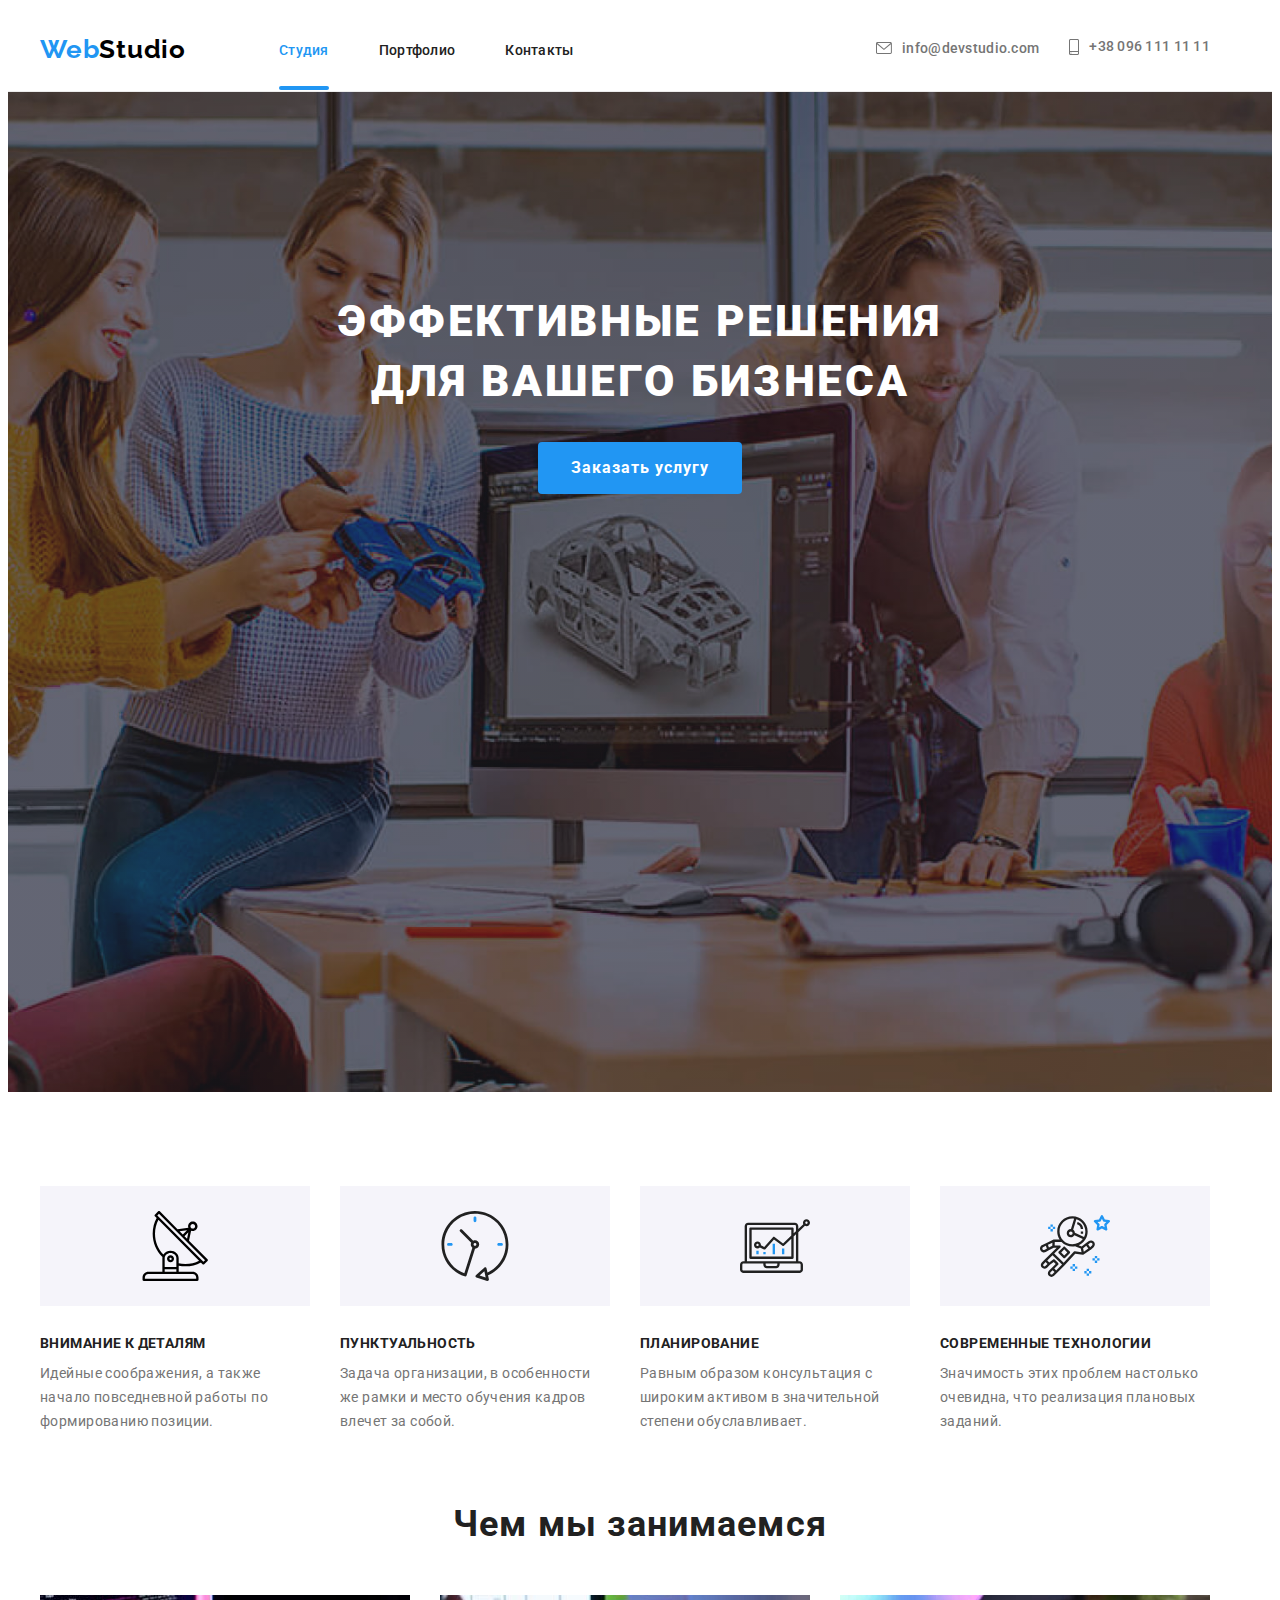
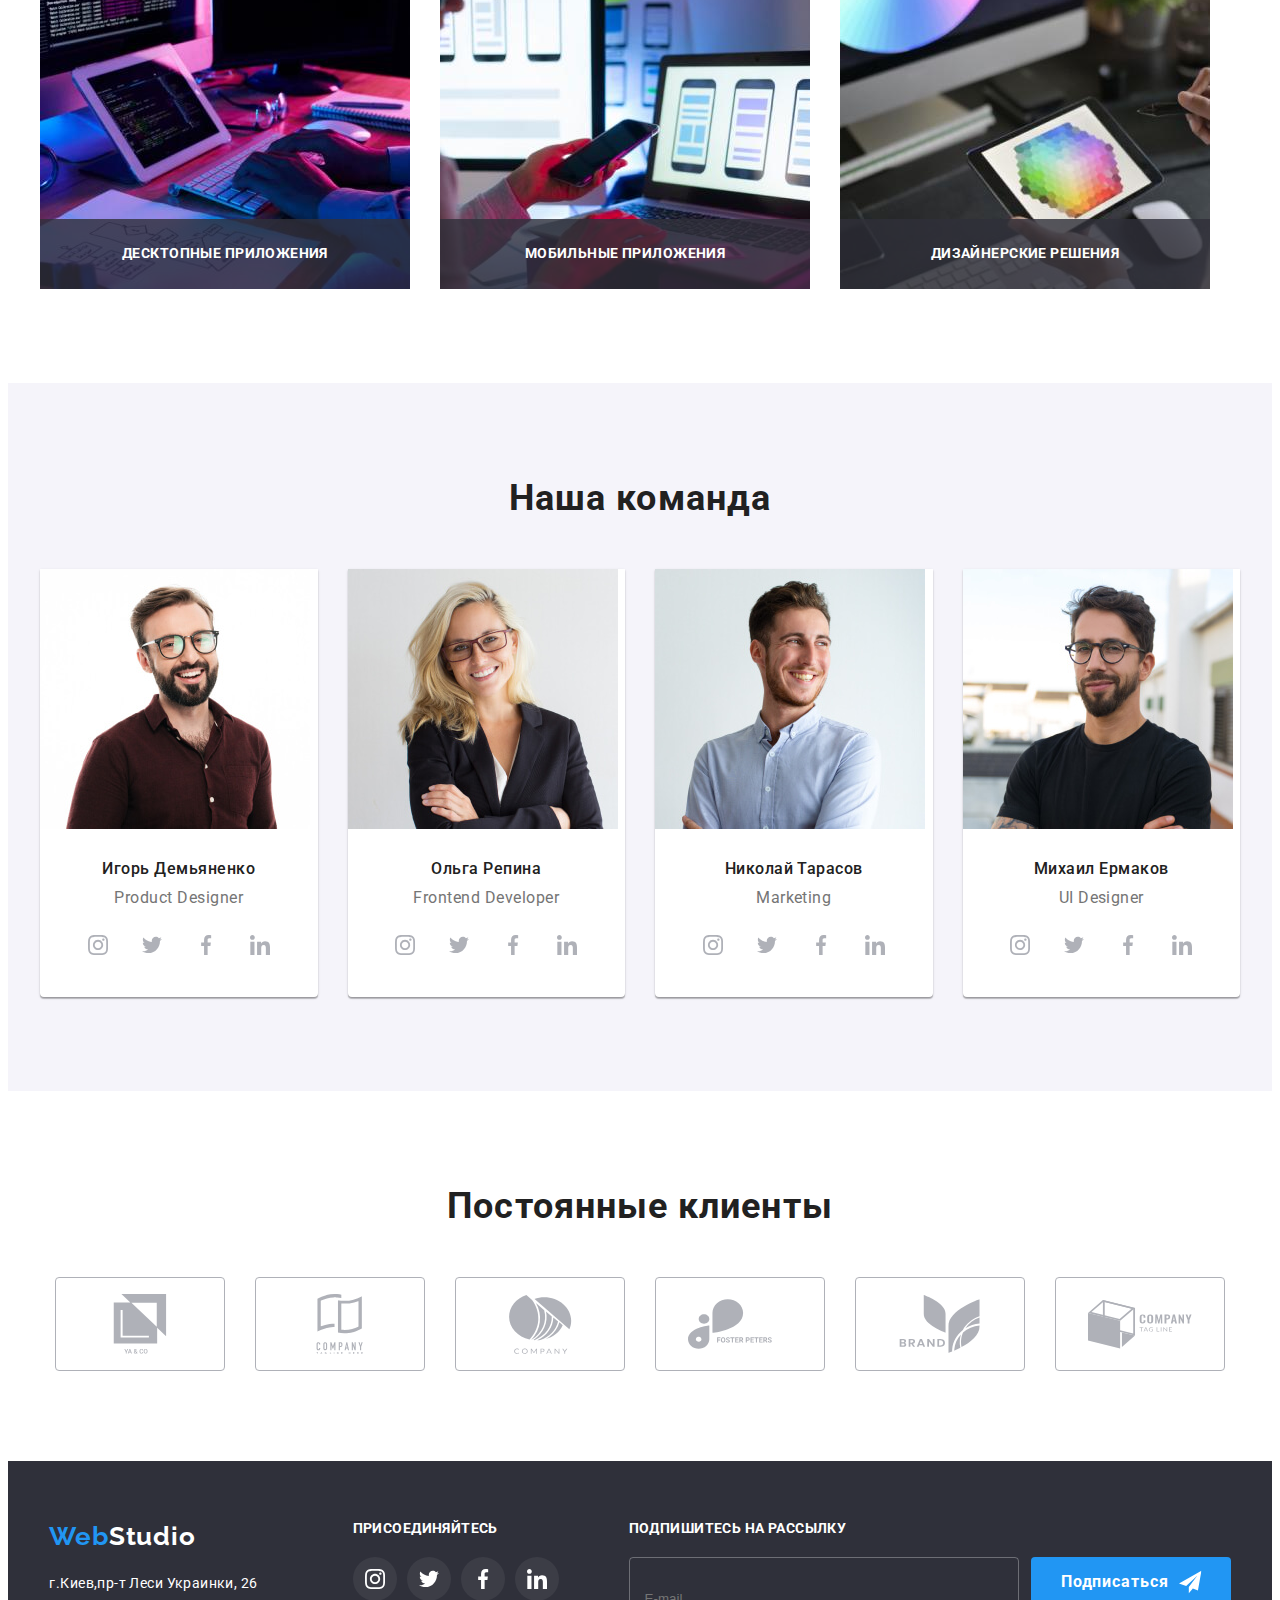
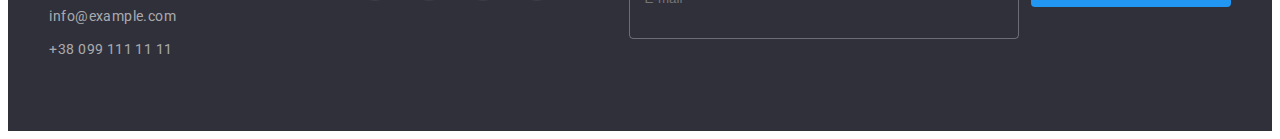
==== commit 8c87dc67: "commit-8" ====
--- a/index.html
+++ b/index.html
@@ -80,7 +80,7 @@
                   <a class="mobile-menu__link link current" href>Студия</a>
                 </li>
                 <li class="mobile-menu-list__item">
-                  <a class="mobile-menu__link link" href="./portfolio.html"
+                  <a class="mobile-menu__link link " href="./portfolio.html"
                     >Портфолио</a
                   >
                 </li>
--- a/css/main.min.css
+++ b/css/main.min.css
@@ -1,2 +1,2 @@
-p,h1,h2,h3,h4,h5,h6{margin:0}ul{margin:0;padding:0}button{cursor:pointer}img{display:block;width:100%;height:auto}body{font-family:Roboto, sans-serif}.list{list-style:none}.link{text-decoration:none}.container{width:100%;margin-left:auto;margin-right:auto;padding-left:15px;padding-right:15px}@media screen and (min-width: 480px){.container{width:480px}}@media screen and (min-width: 768px){.container{width:768px}}@media screen and (min-width: 1200px){.container{width:1200px}}.btn{min-width:73px;padding:6px 22px;font-family:Roboto;font-size:16px;line-height:1.62;font-weight:500;letter-spacing:.03em;text-align:center;background-color:var(--primary-fon-color);color:var(--title-text-color);border-radius:4px;border:transparent;transition:color 250ms cubic-bezier(0.4, 0, 0.2, 1)}.btn:hover,.btn:focus{color:var(--white);background-color:var(--accent-color);box-shadow:0px 3px 1px rgba(0,0,0,0.1),0px 1px 2px rgba(0,0,0,0.08),0px 2px 2px rgba(0,0,0,0.12)}.pre-title{color:#212121;font-size:28px;line-height:1.17;font-weight:700;letter-spacing:.03em;margin-top:0;margin-bottom:30px;text-align:center}@media screen and (min-width: 1200px){.pre-title{margin-bottom:50px;font-size:36px;line-height:1.17;font-weight:700}}.after-title{font-family:Roboto;font-style:normal;font-size:14px;line-height:1.71;font-weight:400;letter-spacing:.03em}.after-title-dark{color:var(--primary-text-color)}.after-title-light{color:var(--primary-text-color)}.social-link{width:100%;height:100%;border-radius:50%;transition:background-color 250ms cubic-bezier(0.4, 0, 0.2, 1)}.social-link:hover,.social-link:focus{background-color:var(--accent-color)}.header{padding-top:16px;padding-bottom:16px;border-bottom:1px solid #ececec}@media screen and (min-width: 1200px){.header{padding-top:26px;padding-bottom:26px}}.header__container{display:flex;align-items:center}.burger-btn{display:flex;align-items:center;justify-content:center;background-color:transparent;cursor:pointer;padding:0;line-height:0;margin-left:auto;border:none;width:40px;height:40px;color:#212121}@media screen and (min-width: 767px){.burger-btn{display:none}}.burger-icon-icon{width:40px;height:40px}.mobile-menu{position:fixed;z-index:100;top:0;left:0;width:100vw;height:100vh;padding:48px 40px;background-color:#ffffff;opacity:0;visibility:hidden;pointer-events:none;transition:opasicity 250ms linear, visibility 250ms linear}.flex{display:flex;flex-direction:column;justify-content:space-between}.mobile-menu{width:100vw;height:100vh;position:fixed;background-color:#fff;top:0;right:0;padding:15px 10px 48px 40px;z-index:999}.mobile-menu-list__item:not(:last-child){margin-bottom:32px}.mobile-menu__link{font-family:Roboto;font-weight:500;font-size:40px;line-height:1.18;letter-spacing:0.02em;color:#212121}.mobile-menu-link__tel{display:block;margin-bottom:32px;font-family:Roboto;font-style:normal;font-weight:500;font-size:34px;line-height:1.18;letter-spacing:0.02em;color:#2196f3}.mobile-menu-link__mail{display:block;font-family:Roboto;font-style:normal;font-weight:500;font-size:24px;line-height:1.17;letter-spacing:0.02em;color:#757575;margin-bottom:64px}.mobile-menu-list__social{display:flex;flex-direction:row;column-gap:20px}.mobile-menu-list__social-item{position:relative;font-weight:500;font-size:18px;line-height:1.22;letter-spacing:0.02em;color:#2196f3}.mobile-menu.is-hidden{opacity:1;visibility:visible;pointer-events:all}.mobile-close-btn{display:flex;align-items:center;justify-content:center;background-color:transparent;color:#212121;border:none;margin-left:auto;cursor:pointer;padding-right:8px}.close-btn-icon{width:18px;height:18px}.header__list{display:flex}@media screen and (max-width: 767px){.header__list{display:none}}.header__item:not(:last-child){margin-right:50px}.header__logo{margin-right:93px;font-family:Raleway;font-size:26px;line-height:1.19;font-weight:700;letter-spacing:.03em;color:#000000}.header__accent{color:var(--accent-color)}.header__link{position:relative;font-size:14px;line-height:1.14;font-weight:500;letter-spacing:.02em;cursor:pointer;color:var(--title-text-color);transition:color 250ms cubic-bezier(0.4, 0, 0.2, 1)}.header__link:hover,.header__link:focus{color:var(--accent-color)}.current{color:var(--accent-color)}.current::after{content:'';position:absolute;border-radius:2px;display:block;width:100%;height:4px;background-color:var(--accent-color);bottom:-32px}.header__mail,.header__tel{display:inline-flex;font-size:14px;line-height:1.14;font-weight:500;letter-spacing:.02em;color:var(--primary-text-color);transition:color 250ms cubic-bezier(0.4, 0, 0.2, 1)}.header__mail:hover,.header__mail:focus,.header__tel:hover,.header__tel:focus{color:var(--accent-color)}.header__mail:hover .header__icon,.header__mail:focus .header__icon,.header__tel:hover .header__icon,.header__tel:focus .header__icon{fill:var(--accent-color)}.header-adress__list{display:flex;margin-left:auto}@media screen and (max-width: 767px){.header-adress__list{display:none}}@media screen and (min-width: 768px) and (max-width: 1199px){.header-adress__list{flex-direction:column;align-content:center}}.header-adress__item{padding-bottom:10px}.header__icon{margin-right:10px;fill:var(--primary-text-color);transition:fill 250ms cubic-bezier(0.4, 0, 0.2, 1)}.hero{text-align:center;padding:118px 0;margin-left:auto;margin-right:auto;background:rgba(47,48,58,0.4);background-image:linear-gradient(rgba(47,48,58,0.4), rgba(47,48,58,0.4)),url(/images/hero/hero.jpg);background-position:center;background-repeat:no-repeat;background-size:cover;background-color:var(--primary-fon-footer-color);max-width:480px;height:400px}@media screen and (min-device-pixel-ratio: 2), (min-resolution: 192dpi), (min-resolution: 2dppx){.hero{background-image:url("/images/hero/hero2x.jpg")}}@media screen and (min-width: 768px){.hero{max-width:768px;background-image:linear-gradient(rgba(47,48,58,0.4), rgba(47,48,58,0.4)),url(/images/hero/hero-tablet2x.jpg)}}@media screen and (min-width: 768px) and (min-device-pixel-ratio: 2), screen and (min-width: 768px) and (min-resolution: 192dpi), screen and (min-width: 768px) and (min-resolution: 2dppx){.hero{background-image:url("/images/hero/hero-tablet.jpg")}}@media screen and (min-width: 1200px){.hero{padding-top:200px;padding-bottom:200px;max-width:1600px;height:600px;background-image:linear-gradient(rgba(47,48,58,0.4), rgba(47,48,58,0.4)),url(/images/hero/hero-desktop2x.jpg)}}@media screen and (min-width: 1200px) and (min-device-pixel-ratio: 2), screen and (min-width: 1200px) and (min-resolution: 192dpi), screen and (min-width: 1200px) and (min-resolution: 2dppx){.hero{background-image:url("/images/hero/hero-desktop.jpg")}}.hero-title{margin-top:0;margin-bottom:30px;margin-left:auto;margin-right:auto;max-width:360px;font-size:26px;line-height:1.62;font-weight:900;letter-spacing:.06em;text-align:center;text-transform:uppercase;color:var(--white);transition:color 250ms cubic-bezier(0.4, 0, 0.2, 1)}@media screen and (min-width: 1200px){.hero-title{max-width:695px;font-size:44px;line-height:1.36;font-weight:900;letter-spacing:.06em}}.hero-btn{padding:10px 32px;font-family:inherit;font-size:16px;line-height:1.87;font-weight:700;letter-spacing:.06em;text-align:center;border-radius:4px;border:1px solid transparent;background-color:var(--accent-color);color:var(--white);transition:background-color 250ms cubic-bezier(0.4, 0, 0.2, 1)}.hero-btn:hover,.hero-btn:focus{background-color:var(--white);color:var(--accent-color)}.about{padding-top:60px;padding-bottom:60px}@media screen and (min-width: 1200px){.about{padding-top:94px}}@media screen and (min-width: 768px){.about-list{display:flex;flex-wrap:wrap}}@media screen and (min-width: 1200px){.about-list{display:flex}}.about-item:not(:last-child){margin-right:30px}@media screen and (min-width: 768px){.about-item{flex-basis:calc(100% / 2 - 30px);display:flex;flex-wrap:wrap}}@media screen and (min-width: 1199px){.about-item{flex-basis:calc(100% / 4 - 30px)}}.about-title{margin-top:0;margin-bottom:10px;font-size:14px;line-height:1.14;font-weight:700;letter-spacing:.03em;text-transform:uppercase;color:var(--title-text-color)}@media screen and (max-width: 767px){.about-title{text-align:center}}.about-icon-box{background:#f5f4fa;width:100%;height:120px;margin-bottom:30px}.about-icon{width:70px;height:70px}.work{padding-bottom:94px}@media screen and (max-width: 1199px){.work{display:none}}.work-list{display:flex}.work-item{position:relative}.work-item:not(:last-child){margin-right:30px}.work-text{position:absolute;width:100%;bottom:0;left:0;padding:27px 0px;font-size:14px;line-height:1.14;font-weight:700;letter-spacing:.03em;text-align:center;text-transform:uppercase;color:var(--white);background:rgba(47,48,58,0.8)}.team{background-color:var(--primary-fon-color);padding-top:60px;padding-bottom:60px;margin:0px auto}@media screen and (min-width: 1200px){.team{padding-top:94px;padding-bottom:94px}}@media screen and (min-width: 768px){.team-list{display:flex;flex-wrap:wrap;margin-left:-30px;margin-bottom:-30px}}.team-item{margin-bottom:30px;background-color:#ffffff;box-shadow:0px 1px 3px rgba(0,0,0,0.12),0px 1px 1px rgba(0,0,0,0.14),0px 2px 1px rgba(0,0,0,0.2);border-radius:0px 0px 4px 4px}@media screen and (min-width: 768px){.team-item{flex-basis:calc(100% / 2 - 30px);display:flex;flex-wrap:wrap;margin-left:30px;margin-bottom:30px}}@media screen and (min-width: 1200px){.team-item{flex-basis:calc(100% / 4 - 30px)}}.team-leaders{background-color:var(--white);padding:30px 0px;margin:0 auto}.team-item-title{margin-bottom:10px;font-size:16px;line-height:1.19;font-weight:500;letter-spacing:.03em;text-align:center;color:var(--title-text-color)}.team-item-text{font-size:16px;line-height:1.19;font-weight:400;letter-spacing:.03em;text-align:center;margin-bottom:16px;color:var(--primary-text-color)}.social-link:hover .social-icon,.social-link:focus .social-icon{fill:var(--white)}.social-item{width:44px;height:44px}.social-item+.social-item{margin-left:10px}.social-icon{fill:#afb1b8;transition:fill 250ms cubic-bezier(0.4, 0, 0.2, 1)}.clients{padding-top:60px;padding-bottom:60px}@media screen and (min-width: 1200px){.clients{padding-top:94px;padding-bottom:94px}}.clients-list{display:flex;flex-wrap:wrap;justify-content:center;align-items:center;grid-gap:30px}@media screen and (min-width: 1200px){.clients-list{flex-wrap:nowrap}}.clients-item{height:90px;border-radius:4px}@media screen and (max-width: 767px){.clients-item{width:210px}}@media screen and (min-width: 768px){.clients-item{width:226px}}@media screen and (min-width: 1200px){.clients-item{width:170px}}.clients-link{padding:16px 32px;border-radius:4px;border:1px solid #afb1b8;transition:border 250ms cubic-bezier(0.4, 0, 0.2, 1)}.clients-link:hover,.clients-link:focus{border-color:var(--accent-color)}.clients-icon{fill:#afb1b8;transition:fill 250ms cubic-bezier(0.4, 0, 0.2, 1)}.clients-link:hover .clients-icon,.clients-link:focus .clients-icon{fill:var(--accent-color)}.footer{padding-top:60px;padding-bottom:60px;background-color:var(--primary-fon-footer-color)}@media screen and (max-width: 1199px){.footer{text-align:center}}.footer-container{display:block}@media screen and (min-width: 767px){.footer-container{display:flex;justify-content:center;flex-wrap:wrap;gap:30px 165px}}@media screen and (min-width: 1200px){.footer-container{display:flex;justify-content:center;gap:70px;margin-left:auto;margin-right:auto;padding:0px}}.footer-left{display:flex;flex-direction:column}@media screen and (max-width: 767px){.footer-left{margin-bottom:60px}}.footer-right{display:block;flex-direction:column;margin-left:70px;width:206px}@media screen and (max-width: 767px){.footer-right{margin:auto;margin-bottom:60px}}@media screen and (min-width: 1200px){.footer-right{margin-left:25px}}.footer-social-link{background-color:#ffffff10}.footer-social-icon{fill:var(--white)}.footer-text{margin-bottom:20px;font-size:14px;line-height:1.14;font-weight:700;letter-spacing:.03em;text-transform:uppercase;color:#ffffff}.footer-logo{margin-bottom:20px;font-family:Raleway;font-style:normal;font-size:26px;line-height:1.19;font-weight:700;letter-spacing:.03em;color:var(--white)}.footer-accent{color:var(--accent-color)}.footer-adress{margin-bottom:9px;font-style:normal;font-size:14px;line-height:1.71;font-weight:400;letter-spacing:.03em;color:var(--white)}.footer-link{margin-bottom:9px;font-family:Roboto;font-style:normal;font-size:14px;line-height:1.71;font-weight:400;letter-spacing:.03em;color:var(--primary-footer-two-color)}.after-title{margin-bottom:9px}.footer-form{display:flex}@media screen and (max-width: 1199px){.footer-form{flex-direction:column;display:flex;flex-wrap:wrap;justify-content:center;align-items:center}}.footer-form-box{display:block}.footer-form-text{margin-bottom:20px;font-size:14px;line-height:1.14;font-weight:700;letter-spacing:.03em;text-transform:uppercase;color:var(--white)}.footer-form-input{width:358px;height:50px;padding:15px;background-color:inherit;color:var(--white);border:1px solid rgba(255,255,255,0.3);border-radius:4px;outline:none}.footer-form-input:focus{border-color:var(--accent-color);outline-color:var(--accent-color)}.footer-form-input:placeholder{font-size:16px;line-height:1.25;font-weight:400;letter-spacing:.03em;align-items:center;color:rgba(255,255,255,0.6)}@media screen and (max-width: 1199px){.footer-form-input{width:450px}}.footer-form-btn{width:200px;height:50px;margin-left:12px;padding-top:10px;padding-bottom:10px;padding-right:28px;padding-left:29px;transition:color 250ms cubic-bezier(0.4, 0, 0.2, 1)}.footer-form-btn:hover .footer-form-icon,.footer-form-btn:focus .footer-form-icon{fill:var(--accent-color)}@media screen and (max-width: 1199px){.footer-form-btn{margin-left:0;margin-top:20px}}.footer-form-icon{margin-left:10px;fill:var(--white);transition:fill 250ms cubic-bezier(0.4, 0, 0.2, 1)}.backdrop{position:fixed;width:100vw;height:100vh;background:rgba(0,0,0,0.2);top:0;transition:opacity 250ms cubic-bezier(0.4, 0, 0.2, 1),visibility 250ms cubic-bezier(0.4, 0, 0.2, 1)}.backdrop.is-hidden{opacity:0;visibility:hidden;pointer-events:0}.backdrop.is-hidden .modal{transform:scale(2)}.backdrop-icon:hover,.backdrop-icon:focus{fill:var(--accent-color)}.modal{position:relative;width:528px;height:581px;padding:40px;background-color:var(--white);border-radius:4px;box-shadow:0px 1px 3px rgba(0,0,0,0.12),0px 1px 1px rgba(0,0,0,0.14),0px 2px 1px rgba(0,0,0,0.2);transform:scale(1);transition:transform 300ms ease}@media screen and (min-width: 480px){.modal{width:450px;min-height:609px}}@media screen and (min-width: 1200px){.modal{width:528px;min-height:581px}}.modal-title{margin-bottom:12px;font-size:20px;line-height:1.15;font-weight:700;letter-spacing:.03em;text-align:center;color:var(--title-text-color)}.modal-field{margin-bottom:10px}.modal-label{display:block;margin-bottom:4px;font-size:12px;line-height:1.17;font-weight:400;letter-spacing:.01em;color:var(--primary-text-color)}.modal-wrapper{display:block;position:relative}.modal-input{width:100%;height:40px;border-radius:4px;border:1px solid rgba(33,33,33,0.2);background:transparent;padding-left:42px;padding-right:20px;outline:none}.modal-input:focus{border-color:var(--accent-color)}.modal-input:focus+.modal-icon{fill:var(--accent-color)}.modal-icon{position:absolute;left:10px;top:50%;transform:translateY(-50%);width:15px;height:15px}.modal-text-input{padding:12px 16px;resize:none;width:100%;height:120px;border-radius:4px;border:1px solid rgba(33,33,33,0.2);background:transparent}.modal-text-input:focus{border-color:var(--accent-color)}.modal-text-input::placeholder{font-size:12px;line-height:.86;font-weight:400;letter-spacing:.01em;color:rgba(117,117,117,0.5)}.modal-text-input:focus{outline-color:var(--accent-color)}.check-text{margin-bottom:30px;font-size:12px;line-height:1.71;font-weight:400;letter-spacing:.03em;color:var(--primary-text-color)}.check-text span{width:16px;height:15px;border:2px solid #212121;border-radius:4px;margin-right:8px}@media screen and (min-width: 1200px){.check-text{font-size:14px;line-height:1.71}}.modal-checkbox:checked+.check-text span{background-color:var(--accent-color);border:none}.check-icon{fill:var(--white)}.check-licens{color:var(--accent-color);margin-left:4px}.form-btn{width:200px;display:block;margin:0 auto;letter-spacing:0.06em}.form-btn:hover,.form-btn:focus{color:var(--white);background:#188ce8}.close-btn{position:absolute;right:8px;top:8px;width:30px;height:30px;border-radius:50%;border:1px solid rgba(0,0,0,0.1);background:var(--white)}.nav{padding-bottom:60px;padding-top:60px}@media screen and (min-width: 1200px){.nav{padding-top:94px}}.nav-list{display:flex;margin-bottom:50px}@media screen and (max-width: 767px){.nav-list{display:flex;flex-wrap:wrap;margin-bottom:40px}}@media screen and (min-width: 768px){.nav-list{display:flex;justify-content:center}}.nav-item:not(:last-child){margin-right:8px}@media screen and (max-width: 767px){.nav-item:not(:last-child){margin-bottom:15px}}.nav-btn{transition:background-color 250ms cubic-bezier(0.4, 0, 0.2, 1)}.menu-nav__list{margin-left:-30px;margin-top:-30px}@media screen and (min-width: 768px){.menu-nav__list{display:flex;flex-wrap:wrap;margin-left:-30px}}@media screen and (min-width: 1200px){.menu-nav__list{display:flex;flex-wrap:wrap}}.menu-nav__item{cursor:pointer;width:100%;margin-left:30px;margin-top:30px;border:1px solid #eeeeee;box-sizing:border-box}.menu-nav__item:hover,.menu-nav__item:focus{box-shadow:0px 1px 1px rgba(0,0,0,0.12),0px 4px 4px rgba(0,0,0,0.06),1px 4px 6px rgba(0,0,0,0.16)}.menu-nav__item:hover .menu-top__text{transform:translateY(0)}@media screen and (min-width: 768px){.menu-nav__item{flex-basis:calc(100% / 2 - 30px);display:flex;flex-wrap:wrap}}@media screen and (min-width: 1200px){.menu-nav__item{flex-basis:calc(100% / 3 - 30px)}}.menu-top__wrapper{position:relative;overflow:hidden}.menu-top__text{position:absolute;top:0;left:0;width:100%;transform:translateY(100%);transition:transform 250ms linear;padding-top:42px;padding-bottom:56px;padding-right:67px;padding-left:50px;font-size:18px;line-height:1.56;font-weight:400;letter-spacing:.03em;color:var(--white);background:rgba(33,150,243,0.9)}@media screen and (min-width: 480px){.menu-top__text{height:100%}}.menu-nav__work{padding:20px 24px}.menu-nav__title{font-size:18px;line-height:2;font-weight:700;letter-spacing:.06em;margin-bottom:4px;color:var(--title-text-color)}.menu-nav__text{font-size:16px;line-height:1.87;font-weight:400;letter-spacing:.03em;color:var(--primary-text-color)}:root{--primary-text-color: #757575;--title-text-color: #212121;--accent-color: #2196f3;--white: #ffffff;--primary-fon-color: #f5f4fa;--primary-fon-footer-color: #2f303a;--primary-footer-two-color: rgba(255, 255, 255, 0.6)}.visually-hidden{position:absolute;white-space:nowrap;width:1px;height:1px;overflow:hidden;border:0;padding:0;clip:rect(0 0 0 0);clip-path:inset(50%);margin:-1px}.social-link,.header__nav,.about-icon-box,.social-list,.clients-link,.footer-form-btn,.backdrop,.check-text,.check-text span,.close-btn{display:flex;align-items:center;justify-content:center}
+p,h1,h2,h3,h4,h5,h6{margin:0}ul{margin:0;padding:0}button{cursor:pointer}img{display:block;width:100%;height:auto}body{font-family:Roboto, sans-serif}.list{list-style:none}.link{text-decoration:none}.container{width:100%;margin-left:auto;margin-right:auto;padding-left:15px;padding-right:15px}@media screen and (min-width: 480px){.container{width:480px}}@media screen and (min-width: 768px){.container{width:768px}}@media screen and (min-width: 1200px){.container{width:1200px}}.btn{min-width:73px;padding:6px 22px;font-family:Roboto;font-size:16px;line-height:1.62;font-weight:500;letter-spacing:.03em;text-align:center;background-color:var(--primary-fon-color);color:var(--title-text-color);border-radius:4px;border:transparent;transition:color 250ms cubic-bezier(0.4, 0, 0.2, 1)}.btn:hover,.btn:focus{color:var(--white);background-color:var(--accent-color);box-shadow:0px 3px 1px rgba(0,0,0,0.1),0px 1px 2px rgba(0,0,0,0.08),0px 2px 2px rgba(0,0,0,0.12)}.pre-title{color:#212121;font-size:28px;line-height:1.17;font-weight:700;letter-spacing:.03em;margin-top:0;margin-bottom:30px;text-align:center}@media screen and (min-width: 1200px){.pre-title{margin-bottom:50px;font-size:36px;line-height:1.17;font-weight:700}}.after-title{font-family:Roboto;font-style:normal;font-size:14px;line-height:1.71;font-weight:400;letter-spacing:.03em}.after-title-dark{color:var(--primary-text-color)}.after-title-light{color:var(--primary-text-color)}.social-link{width:100%;height:100%;border-radius:50%;transition:background-color 250ms cubic-bezier(0.4, 0, 0.2, 1)}.social-link:hover,.social-link:focus{background-color:var(--accent-color)}.header{padding-top:16px;padding-bottom:16px;border-bottom:1px solid #ececec}@media screen and (min-width: 1200px){.header{padding-top:26px;padding-bottom:26px}}.header__container{display:flex;align-items:center}.burger-btn{display:flex;align-items:center;justify-content:center;background-color:transparent;cursor:pointer;padding:0;line-height:0;margin-left:auto;border:none;width:40px;height:40px;color:#212121}@media screen and (min-width: 767px){.burger-btn{display:none}}.burger-icon-icon{width:40px;height:40px}.mobile-menu{position:fixed;z-index:100;top:0;left:0;width:100vw;height:100vh;padding:48px 40px;background-color:#ffffff;opacity:0;visibility:hidden;pointer-events:none;transition:opasicity 250ms linear, visibility 250ms linear}.flex{display:flex;flex-direction:column;justify-content:space-between}.mobile-menu{width:100vw;height:100vh;position:fixed;background-color:#fff;top:0;right:0;padding:15px 10px 48px 40px;z-index:999}.mobile-menu-list__item:not(:last-child){margin-bottom:32px}.mobile-menu__link{font-family:Roboto;font-weight:500;font-size:40px;line-height:1.18;letter-spacing:0.02em;color:#212121}.mobile-menu-link__tel{display:block;margin-bottom:32px;font-family:Roboto;font-style:normal;font-weight:500;font-size:34px;line-height:1.18;letter-spacing:0.02em;color:#2196f3}.mobile-menu-link__mail{display:block;font-family:Roboto;font-style:normal;font-weight:500;font-size:24px;line-height:1.17;letter-spacing:0.02em;color:#757575;margin-bottom:64px}.mobile-menu-list__social{display:flex;flex-direction:row;column-gap:20px}.mobile-menu-list__social-item{position:relative;font-weight:500;font-size:18px;line-height:1.22;letter-spacing:0.02em;color:#2196f3}.mobile-menu.is-hidden{opacity:1;visibility:visible;pointer-events:all}.mobile-close-btn{display:flex;align-items:center;justify-content:center;background-color:transparent;color:#212121;border:none;margin-left:auto;cursor:pointer;padding-right:8px}.close-btn-icon{width:18px;height:18px}.header__list{display:flex}@media screen and (max-width: 767px){.header__list{display:none}}.header__item:not(:last-child){margin-right:50px}.header__logo{margin-right:93px;font-family:Raleway;font-size:26px;line-height:1.19;font-weight:700;letter-spacing:.03em;color:#000000}.header__accent{color:var(--accent-color)}.header__link{position:relative;font-size:14px;line-height:1.14;font-weight:500;letter-spacing:.02em;cursor:pointer;color:var(--title-text-color);transition:color 250ms cubic-bezier(0.4, 0, 0.2, 1)}.header__link:hover,.header__link:focus{color:var(--accent-color)}.current{color:var(--accent-color)}.current::after{content:'';position:absolute;border-radius:2px;display:block;width:100%;height:4px;background-color:var(--accent-color);bottom:-32px}.header__mail,.header__tel{display:inline-flex;align-items:center;margin-right:30px;font-size:14px;line-height:1.14;font-weight:500;letter-spacing:.02em;color:var(--primary-text-color);transition:color 250ms cubic-bezier(0.4, 0, 0.2, 1)}.header__mail:hover,.header__mail:focus,.header__tel:hover,.header__tel:focus{color:var(--accent-color)}.header__mail:hover .header__icon,.header__mail:focus .header__icon,.header__tel:hover .header__icon,.header__tel:focus .header__icon{fill:var(--accent-color)}.header-adress__list{display:flex;margin-left:auto}@media screen and (max-width: 767px){.header-adress__list{display:none}}@media screen and (min-width: 768px) and (max-width: 1199px){.header-adress__list{flex-direction:column;align-content:center}}.header__icon{margin-right:10px;fill:var(--primary-text-color);transition:fill 250ms cubic-bezier(0.4, 0, 0.2, 1)}.hero{text-align:center;padding:118px 0;margin-left:auto;margin-right:auto;background:rgba(47,48,58,0.4);background-image:linear-gradient(rgba(47,48,58,0.4), rgba(47,48,58,0.4)),url(/images/hero/hero.jpg);background-position:center;background-repeat:no-repeat;background-size:cover;background-color:var(--primary-fon-footer-color);max-width:480px;height:400px}@media screen and (min-device-pixel-ratio: 2), (min-resolution: 192dpi), (min-resolution: 2dppx){.hero{background-image:url("/images/hero/hero2x.jpg")}}@media screen and (min-width: 768px){.hero{max-width:768px;background-image:linear-gradient(rgba(47,48,58,0.4), rgba(47,48,58,0.4)),url(/images/hero/hero-tablet2x.jpg)}}@media screen and (min-width: 768px) and (min-device-pixel-ratio: 2), screen and (min-width: 768px) and (min-resolution: 192dpi), screen and (min-width: 768px) and (min-resolution: 2dppx){.hero{background-image:url("/images/hero/hero-tablet.jpg")}}@media screen and (min-width: 1200px){.hero{padding-top:200px;padding-bottom:200px;max-width:1600px;height:600px;background-image:linear-gradient(rgba(47,48,58,0.4), rgba(47,48,58,0.4)),url(/images/hero/hero-desktop2x.jpg)}}@media screen and (min-width: 1200px) and (min-device-pixel-ratio: 2), screen and (min-width: 1200px) and (min-resolution: 192dpi), screen and (min-width: 1200px) and (min-resolution: 2dppx){.hero{background-image:url("/images/hero/hero-desktop.jpg")}}.hero-title{margin-top:0;margin-bottom:30px;margin-left:auto;margin-right:auto;max-width:360px;font-size:26px;line-height:1.62;font-weight:900;letter-spacing:.06em;text-align:center;text-transform:uppercase;color:var(--white);transition:color 250ms cubic-bezier(0.4, 0, 0.2, 1)}@media screen and (min-width: 1200px){.hero-title{max-width:695px;font-size:44px;line-height:1.36;font-weight:900;letter-spacing:.06em}}.hero-btn{padding:10px 32px;font-family:inherit;font-size:16px;line-height:1.87;font-weight:700;letter-spacing:.06em;text-align:center;border-radius:4px;border:1px solid transparent;background-color:var(--accent-color);color:var(--white);transition:background-color 250ms cubic-bezier(0.4, 0, 0.2, 1)}.hero-btn:hover,.hero-btn:focus{background-color:var(--white);color:var(--accent-color)}.about{padding-top:60px;padding-bottom:60px}@media screen and (min-width: 1200px){.about{padding-top:94px}}@media screen and (min-width: 768px){.about-list{display:flex;flex-wrap:wrap}}@media screen and (min-width: 1200px){.about-list{display:flex}}.about-item:not(:last-child){margin-right:30px}@media screen and (min-width: 768px){.about-item{flex-basis:calc(100% / 2 - 30px);display:flex;flex-wrap:wrap}}@media screen and (min-width: 1199px){.about-item{flex-basis:calc(100% / 4 - 30px)}}.about-title{margin-top:0;margin-bottom:10px;font-size:14px;line-height:1.14;font-weight:700;letter-spacing:.03em;text-transform:uppercase;color:var(--title-text-color)}@media screen and (max-width: 767px){.about-title{text-align:center}}.about-icon-box{background:#f5f4fa;width:100%;height:120px;margin-bottom:30px}.about-icon{width:70px;height:70px}.work{padding-bottom:94px}@media screen and (max-width: 1199px){.work{display:none}}.work-list{display:flex}.work-item{position:relative}.work-item:not(:last-child){margin-right:30px}.work-text{position:absolute;width:100%;bottom:0;left:0;padding:27px 0px;font-size:14px;line-height:1.14;font-weight:700;letter-spacing:.03em;text-align:center;text-transform:uppercase;color:var(--white);background:rgba(47,48,58,0.8)}.team{background-color:var(--primary-fon-color);padding-top:60px;padding-bottom:60px;margin:0px auto}@media screen and (min-width: 1200px){.team{padding-top:94px;padding-bottom:94px}}@media screen and (min-width: 768px){.team-list{display:flex;flex-wrap:wrap;margin-left:-30px;margin-bottom:-30px}}.team-item{margin-bottom:30px;background-color:#ffffff;box-shadow:0px 1px 3px rgba(0,0,0,0.12),0px 1px 1px rgba(0,0,0,0.14),0px 2px 1px rgba(0,0,0,0.2);border-radius:0px 0px 4px 4px}@media screen and (min-width: 768px){.team-item{flex-basis:calc(100% / 2 - 30px);display:flex;flex-wrap:wrap;margin-left:30px;margin-bottom:30px}}@media screen and (min-width: 1200px){.team-item{flex-basis:calc(100% / 4 - 30px)}}.team-leaders{background-color:var(--white);padding:30px 0px;margin:0 auto}.team-item-title{margin-bottom:10px;font-size:16px;line-height:1.19;font-weight:500;letter-spacing:.03em;text-align:center;color:var(--title-text-color)}.team-item-text{font-size:16px;line-height:1.19;font-weight:400;letter-spacing:.03em;text-align:center;margin-bottom:16px;color:var(--primary-text-color)}.social-link:hover .social-icon,.social-link:focus .social-icon{fill:var(--white)}.social-item{width:44px;height:44px}.social-item+.social-item{margin-left:10px}.social-icon{fill:#afb1b8;transition:fill 250ms cubic-bezier(0.4, 0, 0.2, 1)}.clients{padding-top:60px;padding-bottom:60px}@media screen and (min-width: 1200px){.clients{padding-top:94px;padding-bottom:94px}}.clients-list{display:flex;flex-wrap:wrap;justify-content:center;align-items:center;grid-gap:30px}@media screen and (min-width: 1200px){.clients-list{flex-wrap:nowrap}}.clients-item{height:90px;border-radius:4px}@media screen and (max-width: 767px){.clients-item{width:210px}}@media screen and (min-width: 768px){.clients-item{width:226px}}@media screen and (min-width: 1200px){.clients-item{width:170px}}.clients-link{padding:16px 32px;border-radius:4px;border:1px solid #afb1b8;transition:border 250ms cubic-bezier(0.4, 0, 0.2, 1)}.clients-link:hover,.clients-link:focus{border-color:var(--accent-color)}.clients-icon{fill:#afb1b8;transition:fill 250ms cubic-bezier(0.4, 0, 0.2, 1)}.clients-link:hover .clients-icon,.clients-link:focus .clients-icon{fill:var(--accent-color)}.footer{padding-top:60px;padding-bottom:60px;background-color:var(--primary-fon-footer-color)}@media screen and (max-width: 1199px){.footer{text-align:center}}.footer-container{display:block}@media screen and (min-width: 767px){.footer-container{display:flex;justify-content:center;flex-wrap:wrap;gap:30px 165px}}@media screen and (min-width: 1200px){.footer-container{display:flex;justify-content:center;gap:70px;margin-left:auto;margin-right:auto;padding:0px}}.footer-left{display:flex;flex-direction:column}@media screen and (max-width: 767px){.footer-left{margin-bottom:60px}}.footer-right{display:block;flex-direction:column;margin-left:70px;width:206px}@media screen and (max-width: 767px){.footer-right{margin:auto;margin-bottom:60px}}@media screen and (min-width: 1200px){.footer-right{margin-left:25px}}.footer-social-link{background-color:#ffffff10}.footer-social-icon{fill:var(--white)}.footer-text{margin-bottom:20px;font-size:14px;line-height:1.14;font-weight:700;letter-spacing:.03em;text-transform:uppercase;color:#ffffff}.footer-logo{margin-bottom:20px;font-family:Raleway;font-style:normal;font-size:26px;line-height:1.19;font-weight:700;letter-spacing:.03em;color:var(--white)}.footer-accent{color:var(--accent-color)}.footer-adress{margin-bottom:9px;font-style:normal;font-size:14px;line-height:1.71;font-weight:400;letter-spacing:.03em;color:var(--white)}.footer-link{margin-bottom:9px;font-family:Roboto;font-style:normal;font-size:14px;line-height:1.71;font-weight:400;letter-spacing:.03em;color:var(--primary-footer-two-color)}.after-title{margin-bottom:9px}.footer-form{display:flex}@media screen and (max-width: 1199px){.footer-form{flex-direction:column;display:flex;flex-wrap:wrap;justify-content:center;align-items:center}}.footer-form-box{display:block}.footer-form-text{margin-bottom:20px;font-size:14px;line-height:1.14;font-weight:700;letter-spacing:.03em;text-transform:uppercase;color:var(--white)}.footer-form-input{width:358px;height:50px;padding:15px;background-color:inherit;color:var(--white);border:1px solid rgba(255,255,255,0.3);border-radius:4px;outline:none}.footer-form-input:focus{border-color:var(--accent-color);outline-color:var(--accent-color)}.footer-form-input:placeholder{font-size:16px;line-height:1.25;font-weight:400;letter-spacing:.03em;align-items:center;color:rgba(255,255,255,0.6)}@media screen and (max-width: 1199px){.footer-form-input{width:450px}}.footer-form-btn{width:200px;height:50px;margin-left:12px;padding-top:10px;padding-bottom:10px;padding-right:28px;padding-left:29px;transition:color 250ms cubic-bezier(0.4, 0, 0.2, 1)}.footer-form-btn:hover .footer-form-icon,.footer-form-btn:focus .footer-form-icon{fill:var(--accent-color)}@media screen and (max-width: 1199px){.footer-form-btn{margin-left:0;margin-top:20px}}.footer-form-icon{margin-left:10px;fill:var(--white);transition:fill 250ms cubic-bezier(0.4, 0, 0.2, 1)}.backdrop{position:fixed;width:100vw;height:100vh;background:rgba(0,0,0,0.2);top:0;transition:opacity 250ms cubic-bezier(0.4, 0, 0.2, 1),visibility 250ms cubic-bezier(0.4, 0, 0.2, 1)}.backdrop.is-hidden{opacity:0;visibility:hidden;pointer-events:0}.backdrop.is-hidden .modal{transform:scale(2)}.backdrop-icon:hover,.backdrop-icon:focus{fill:var(--accent-color)}.modal{position:relative;width:528px;height:581px;padding:40px;background-color:var(--white);border-radius:4px;box-shadow:0px 1px 3px rgba(0,0,0,0.12),0px 1px 1px rgba(0,0,0,0.14),0px 2px 1px rgba(0,0,0,0.2);transform:scale(1);transition:transform 300ms ease}@media screen and (min-width: 480px){.modal{width:450px;min-height:609px}}@media screen and (min-width: 1200px){.modal{width:528px;min-height:581px}}.modal-title{margin-bottom:12px;font-size:20px;line-height:1.15;font-weight:700;letter-spacing:.03em;text-align:center;color:var(--title-text-color)}.modal-field{margin-bottom:10px}.modal-label{display:block;margin-bottom:4px;font-size:12px;line-height:1.17;font-weight:400;letter-spacing:.01em;color:var(--primary-text-color)}.modal-wrapper{display:block;position:relative}.modal-input{width:100%;height:40px;border-radius:4px;border:1px solid rgba(33,33,33,0.2);background:transparent;padding-left:42px;padding-right:20px;outline:none}.modal-input:focus{border-color:var(--accent-color)}.modal-input:focus+.modal-icon{fill:var(--accent-color)}.modal-icon{position:absolute;left:10px;top:50%;transform:translateY(-50%);width:15px;height:15px}.modal-text-input{padding:12px 16px;resize:none;width:100%;height:120px;border-radius:4px;border:1px solid rgba(33,33,33,0.2);background:transparent}.modal-text-input:focus{border-color:var(--accent-color)}.modal-text-input::placeholder{font-size:12px;line-height:.86;font-weight:400;letter-spacing:.01em;color:rgba(117,117,117,0.5)}.modal-text-input:focus{outline-color:var(--accent-color)}.check-text{margin-bottom:30px;font-size:12px;line-height:1.71;font-weight:400;letter-spacing:.03em;color:var(--primary-text-color)}.check-text span{width:16px;height:15px;border:2px solid #212121;border-radius:4px;margin-right:8px}@media screen and (min-width: 1200px){.check-text{font-size:14px;line-height:1.71}}.modal-checkbox:checked+.check-text span{background-color:var(--accent-color);border:none}.check-icon{fill:var(--white)}.check-licens{color:var(--accent-color);margin-left:4px}.form-btn{width:200px;display:block;margin:0 auto;letter-spacing:0.06em}.form-btn:hover,.form-btn:focus{color:var(--white);background:#188ce8}.close-btn{position:absolute;right:8px;top:8px;width:30px;height:30px;border-radius:50%;border:1px solid rgba(0,0,0,0.1);background:var(--white)}.nav{padding-bottom:60px;padding-top:60px}@media screen and (min-width: 1200px){.nav{padding-top:94px}}.nav-list{display:flex;margin-bottom:50px}@media screen and (max-width: 767px){.nav-list{display:flex;flex-wrap:wrap;margin-bottom:40px}}@media screen and (min-width: 768px){.nav-list{display:flex;justify-content:center}}.nav-item:not(:last-child){margin-right:8px}@media screen and (max-width: 767px){.nav-item:not(:last-child){margin-bottom:15px}}.nav-btn{transition:background-color 250ms cubic-bezier(0.4, 0, 0.2, 1)}.menu-nav__list{margin-left:-30px;margin-top:-30px}@media screen and (min-width: 768px){.menu-nav__list{display:flex;flex-wrap:wrap;margin-left:-30px}}@media screen and (min-width: 1200px){.menu-nav__list{display:flex;flex-wrap:wrap}}.menu-nav__item{cursor:pointer;width:100%;margin-left:30px;margin-top:30px;border:1px solid #eeeeee;box-sizing:border-box}.menu-nav__item:hover,.menu-nav__item:focus{box-shadow:0px 1px 1px rgba(0,0,0,0.12),0px 4px 4px rgba(0,0,0,0.06),1px 4px 6px rgba(0,0,0,0.16)}.menu-nav__item:hover .menu-top__text{transform:translateY(0)}@media screen and (min-width: 768px){.menu-nav__item{flex-basis:calc(100% / 2 - 30px);display:flex;flex-wrap:wrap}}@media screen and (min-width: 1200px){.menu-nav__item{flex-basis:calc(100% / 3 - 30px)}}.menu-top__wrapper{position:relative;overflow:hidden}.menu-top__text{position:absolute;top:0;left:0;width:100%;transform:translateY(100%);transition:transform 250ms linear;padding-top:42px;padding-bottom:56px;padding-right:67px;padding-left:50px;font-size:18px;line-height:1.56;font-weight:400;letter-spacing:.03em;color:var(--white);background:rgba(33,150,243,0.9)}@media screen and (min-width: 480px){.menu-top__text{height:100%}}.menu-nav__work{padding:20px 24px}.menu-nav__title{font-size:18px;line-height:2;font-weight:700;letter-spacing:.06em;margin-bottom:4px;color:var(--title-text-color)}.menu-nav__text{font-size:16px;line-height:1.87;font-weight:400;letter-spacing:.03em;color:var(--primary-text-color)}:root{--primary-text-color: #757575;--title-text-color: #212121;--accent-color: #2196f3;--white: #ffffff;--primary-fon-color: #f5f4fa;--primary-fon-footer-color: #2f303a;--primary-footer-two-color: rgba(255, 255, 255, 0.6)}.visually-hidden{position:absolute;white-space:nowrap;width:1px;height:1px;overflow:hidden;border:0;padding:0;clip:rect(0 0 0 0);clip-path:inset(50%);margin:-1px}.social-link,.header__nav,.about-icon-box,.social-list,.clients-link,.footer-form-btn,.backdrop,.check-text,.check-text span,.close-btn{display:flex;align-items:center;justify-content:center}
 /*# sourceMappingURL=main.min.css.map */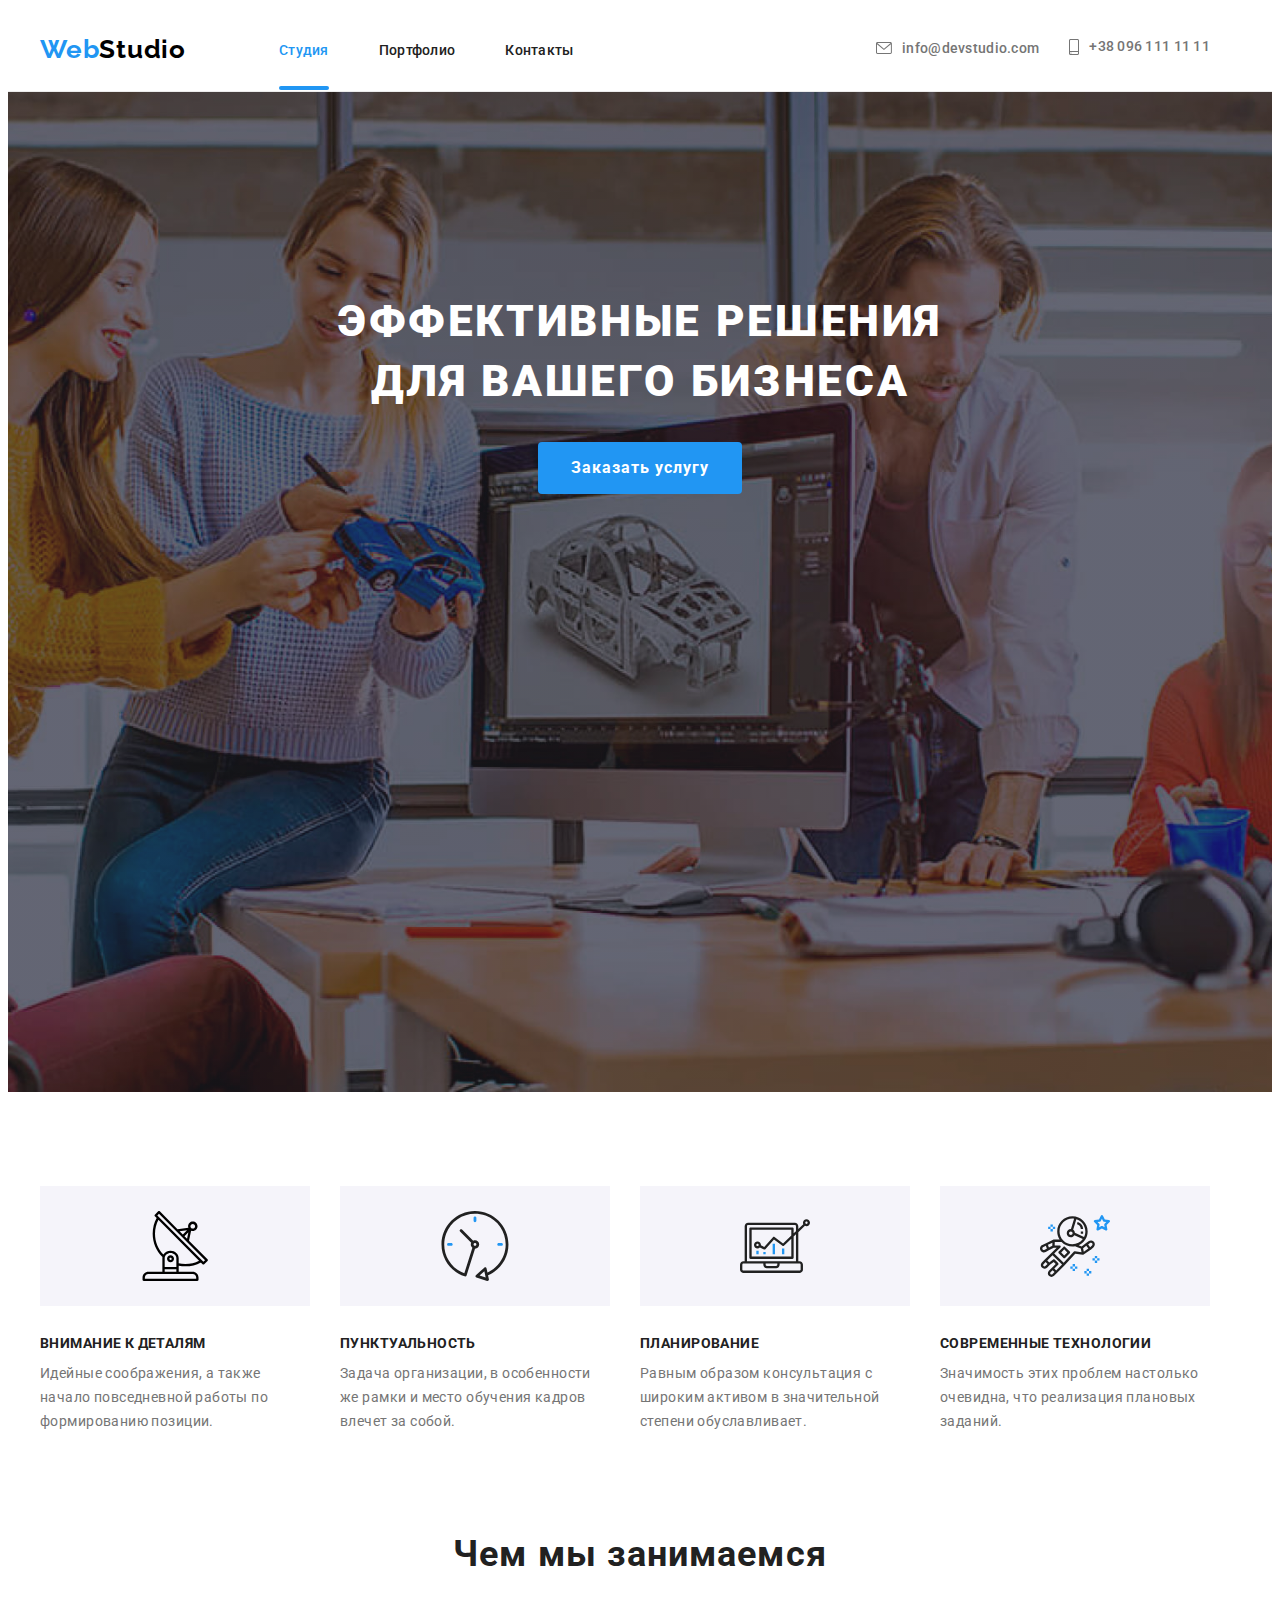
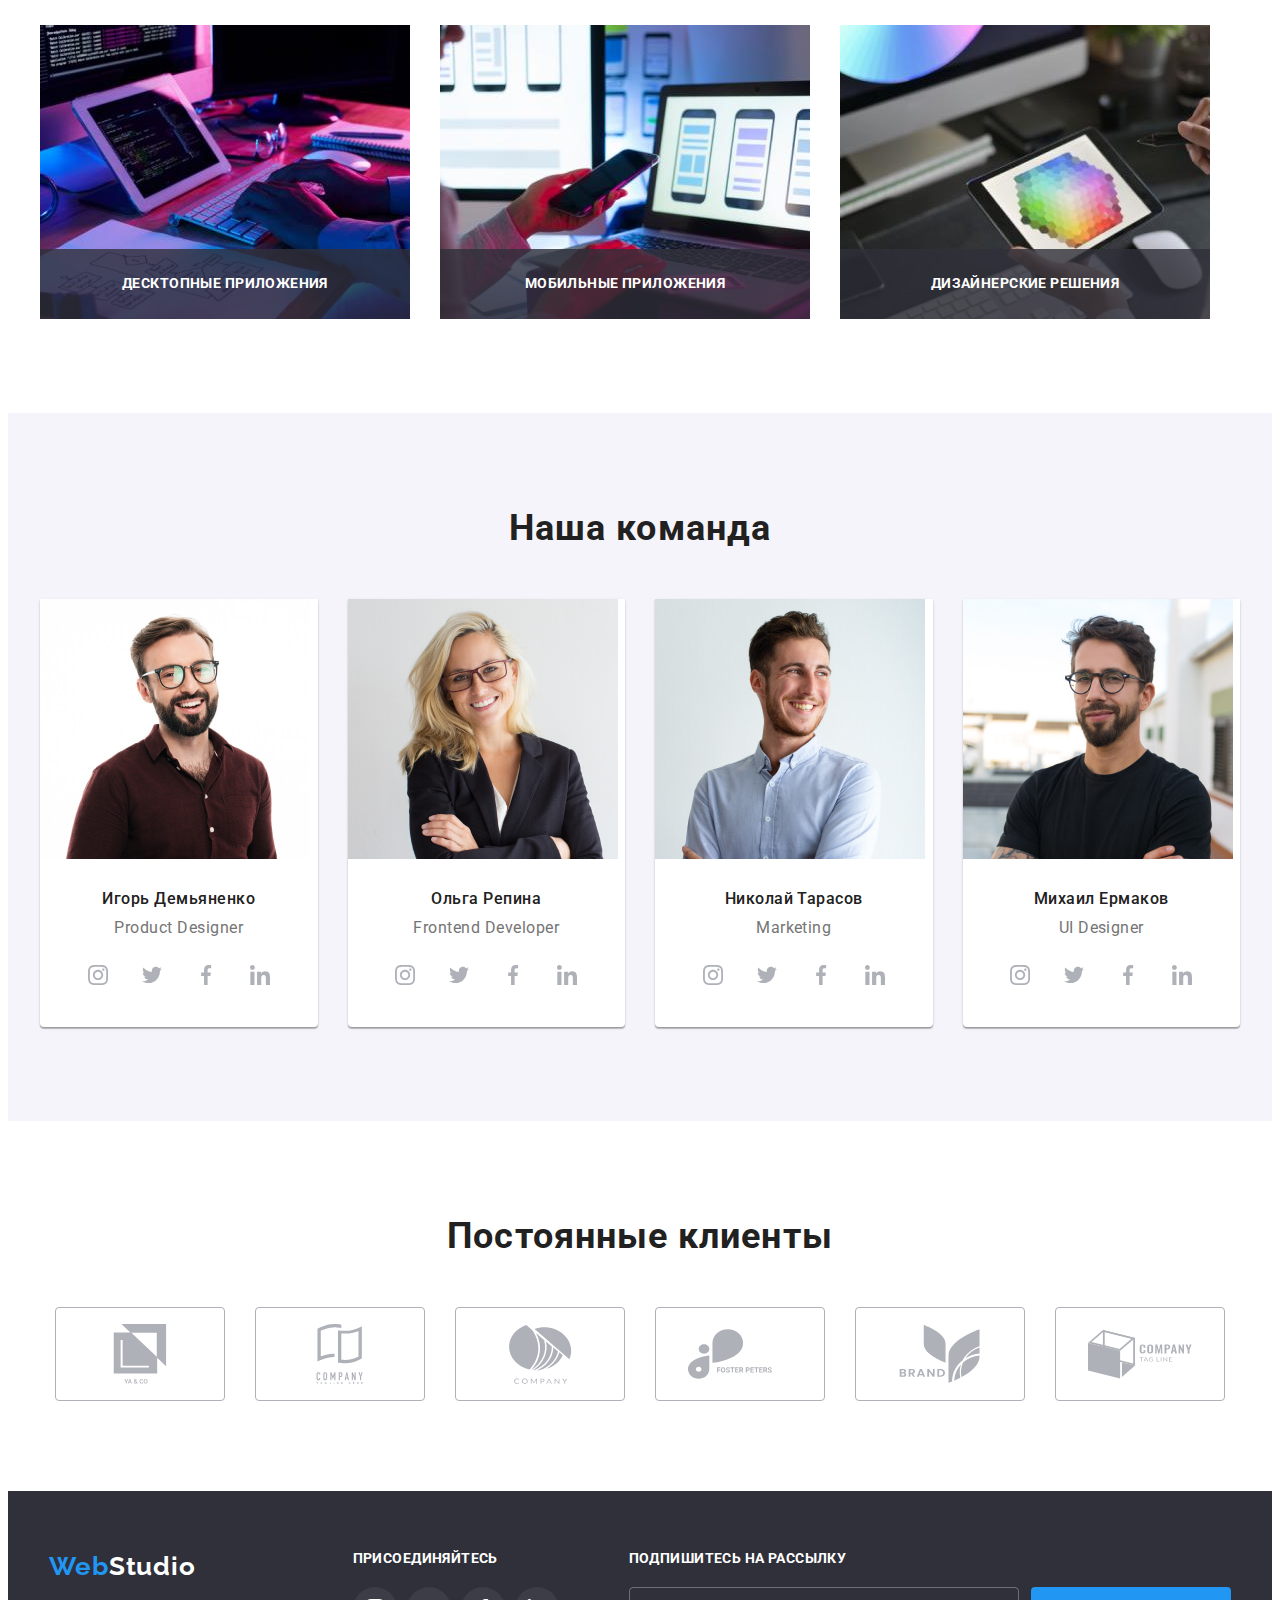
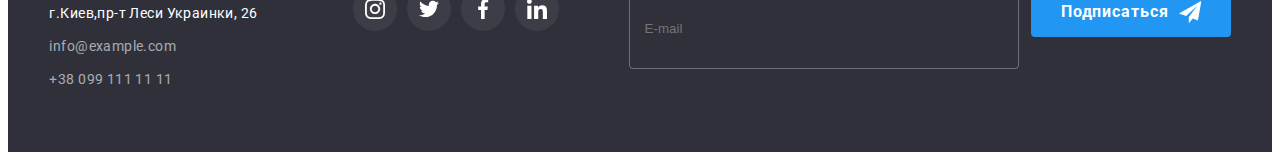
==== commit a240a667: "commit-9" ====
--- a/index.html
+++ b/index.html
@@ -121,7 +121,8 @@
       </section>
 
       <!--О нас-->
-      <section class="about container">
+      <section class="about ">
+        <div class="container">
         <ul class="about-list list">
           <li class="about-item">
             <div class="about-icon-box">
@@ -172,6 +173,7 @@
             </p>
           </li>
         </ul>
+        </div>
       </section>
 
       <!--Работа-->
--- a/css/main.min.css
+++ b/css/main.min.css
@@ -1,2 +1,2 @@
-p,h1,h2,h3,h4,h5,h6{margin:0}ul{margin:0;padding:0}button{cursor:pointer}img{display:block;width:100%;height:auto}body{font-family:Roboto, sans-serif}.list{list-style:none}.link{text-decoration:none}.container{width:100%;margin-left:auto;margin-right:auto;padding-left:15px;padding-right:15px}@media screen and (min-width: 480px){.container{width:480px}}@media screen and (min-width: 768px){.container{width:768px}}@media screen and (min-width: 1200px){.container{width:1200px}}.btn{min-width:73px;padding:6px 22px;font-family:Roboto;font-size:16px;line-height:1.62;font-weight:500;letter-spacing:.03em;text-align:center;background-color:var(--primary-fon-color);color:var(--title-text-color);border-radius:4px;border:transparent;transition:color 250ms cubic-bezier(0.4, 0, 0.2, 1)}.btn:hover,.btn:focus{color:var(--white);background-color:var(--accent-color);box-shadow:0px 3px 1px rgba(0,0,0,0.1),0px 1px 2px rgba(0,0,0,0.08),0px 2px 2px rgba(0,0,0,0.12)}.pre-title{color:#212121;font-size:28px;line-height:1.17;font-weight:700;letter-spacing:.03em;margin-top:0;margin-bottom:30px;text-align:center}@media screen and (min-width: 1200px){.pre-title{margin-bottom:50px;font-size:36px;line-height:1.17;font-weight:700}}.after-title{font-family:Roboto;font-style:normal;font-size:14px;line-height:1.71;font-weight:400;letter-spacing:.03em}.after-title-dark{color:var(--primary-text-color)}.after-title-light{color:var(--primary-text-color)}.social-link{width:100%;height:100%;border-radius:50%;transition:background-color 250ms cubic-bezier(0.4, 0, 0.2, 1)}.social-link:hover,.social-link:focus{background-color:var(--accent-color)}.header{padding-top:16px;padding-bottom:16px;border-bottom:1px solid #ececec}@media screen and (min-width: 1200px){.header{padding-top:26px;padding-bottom:26px}}.header__container{display:flex;align-items:center}.burger-btn{display:flex;align-items:center;justify-content:center;background-color:transparent;cursor:pointer;padding:0;line-height:0;margin-left:auto;border:none;width:40px;height:40px;color:#212121}@media screen and (min-width: 767px){.burger-btn{display:none}}.burger-icon-icon{width:40px;height:40px}.mobile-menu{position:fixed;z-index:100;top:0;left:0;width:100vw;height:100vh;padding:48px 40px;background-color:#ffffff;opacity:0;visibility:hidden;pointer-events:none;transition:opasicity 250ms linear, visibility 250ms linear}.flex{display:flex;flex-direction:column;justify-content:space-between}.mobile-menu{width:100vw;height:100vh;position:fixed;background-color:#fff;top:0;right:0;padding:15px 10px 48px 40px;z-index:999}.mobile-menu-list__item:not(:last-child){margin-bottom:32px}.mobile-menu__link{font-family:Roboto;font-weight:500;font-size:40px;line-height:1.18;letter-spacing:0.02em;color:#212121}.mobile-menu-link__tel{display:block;margin-bottom:32px;font-family:Roboto;font-style:normal;font-weight:500;font-size:34px;line-height:1.18;letter-spacing:0.02em;color:#2196f3}.mobile-menu-link__mail{display:block;font-family:Roboto;font-style:normal;font-weight:500;font-size:24px;line-height:1.17;letter-spacing:0.02em;color:#757575;margin-bottom:64px}.mobile-menu-list__social{display:flex;flex-direction:row;column-gap:20px}.mobile-menu-list__social-item{position:relative;font-weight:500;font-size:18px;line-height:1.22;letter-spacing:0.02em;color:#2196f3}.mobile-menu.is-hidden{opacity:1;visibility:visible;pointer-events:all}.mobile-close-btn{display:flex;align-items:center;justify-content:center;background-color:transparent;color:#212121;border:none;margin-left:auto;cursor:pointer;padding-right:8px}.close-btn-icon{width:18px;height:18px}.header__list{display:flex}@media screen and (max-width: 767px){.header__list{display:none}}.header__item:not(:last-child){margin-right:50px}.header__logo{margin-right:93px;font-family:Raleway;font-size:26px;line-height:1.19;font-weight:700;letter-spacing:.03em;color:#000000}.header__accent{color:var(--accent-color)}.header__link{position:relative;font-size:14px;line-height:1.14;font-weight:500;letter-spacing:.02em;cursor:pointer;color:var(--title-text-color);transition:color 250ms cubic-bezier(0.4, 0, 0.2, 1)}.header__link:hover,.header__link:focus{color:var(--accent-color)}.current{color:var(--accent-color)}.current::after{content:'';position:absolute;border-radius:2px;display:block;width:100%;height:4px;background-color:var(--accent-color);bottom:-32px}.header__mail,.header__tel{display:inline-flex;align-items:center;margin-right:30px;font-size:14px;line-height:1.14;font-weight:500;letter-spacing:.02em;color:var(--primary-text-color);transition:color 250ms cubic-bezier(0.4, 0, 0.2, 1)}.header__mail:hover,.header__mail:focus,.header__tel:hover,.header__tel:focus{color:var(--accent-color)}.header__mail:hover .header__icon,.header__mail:focus .header__icon,.header__tel:hover .header__icon,.header__tel:focus .header__icon{fill:var(--accent-color)}.header-adress__list{display:flex;margin-left:auto}@media screen and (max-width: 767px){.header-adress__list{display:none}}@media screen and (min-width: 768px) and (max-width: 1199px){.header-adress__list{flex-direction:column;align-content:center}}.header__icon{margin-right:10px;fill:var(--primary-text-color);transition:fill 250ms cubic-bezier(0.4, 0, 0.2, 1)}.hero{text-align:center;padding:118px 0;margin-left:auto;margin-right:auto;background:rgba(47,48,58,0.4);background-image:linear-gradient(rgba(47,48,58,0.4), rgba(47,48,58,0.4)),url(/images/hero/hero.jpg);background-position:center;background-repeat:no-repeat;background-size:cover;background-color:var(--primary-fon-footer-color);max-width:480px;height:400px}@media screen and (min-device-pixel-ratio: 2), (min-resolution: 192dpi), (min-resolution: 2dppx){.hero{background-image:url("/images/hero/hero2x.jpg")}}@media screen and (min-width: 768px){.hero{max-width:768px;background-image:linear-gradient(rgba(47,48,58,0.4), rgba(47,48,58,0.4)),url(/images/hero/hero-tablet2x.jpg)}}@media screen and (min-width: 768px) and (min-device-pixel-ratio: 2), screen and (min-width: 768px) and (min-resolution: 192dpi), screen and (min-width: 768px) and (min-resolution: 2dppx){.hero{background-image:url("/images/hero/hero-tablet.jpg")}}@media screen and (min-width: 1200px){.hero{padding-top:200px;padding-bottom:200px;max-width:1600px;height:600px;background-image:linear-gradient(rgba(47,48,58,0.4), rgba(47,48,58,0.4)),url(/images/hero/hero-desktop2x.jpg)}}@media screen and (min-width: 1200px) and (min-device-pixel-ratio: 2), screen and (min-width: 1200px) and (min-resolution: 192dpi), screen and (min-width: 1200px) and (min-resolution: 2dppx){.hero{background-image:url("/images/hero/hero-desktop.jpg")}}.hero-title{margin-top:0;margin-bottom:30px;margin-left:auto;margin-right:auto;max-width:360px;font-size:26px;line-height:1.62;font-weight:900;letter-spacing:.06em;text-align:center;text-transform:uppercase;color:var(--white);transition:color 250ms cubic-bezier(0.4, 0, 0.2, 1)}@media screen and (min-width: 1200px){.hero-title{max-width:695px;font-size:44px;line-height:1.36;font-weight:900;letter-spacing:.06em}}.hero-btn{padding:10px 32px;font-family:inherit;font-size:16px;line-height:1.87;font-weight:700;letter-spacing:.06em;text-align:center;border-radius:4px;border:1px solid transparent;background-color:var(--accent-color);color:var(--white);transition:background-color 250ms cubic-bezier(0.4, 0, 0.2, 1)}.hero-btn:hover,.hero-btn:focus{background-color:var(--white);color:var(--accent-color)}.about{padding-top:60px;padding-bottom:60px}@media screen and (min-width: 1200px){.about{padding-top:94px}}@media screen and (min-width: 768px){.about-list{display:flex;flex-wrap:wrap}}@media screen and (min-width: 1200px){.about-list{display:flex}}.about-item:not(:last-child){margin-right:30px}@media screen and (min-width: 768px){.about-item{flex-basis:calc(100% / 2 - 30px);display:flex;flex-wrap:wrap}}@media screen and (min-width: 1199px){.about-item{flex-basis:calc(100% / 4 - 30px)}}.about-title{margin-top:0;margin-bottom:10px;font-size:14px;line-height:1.14;font-weight:700;letter-spacing:.03em;text-transform:uppercase;color:var(--title-text-color)}@media screen and (max-width: 767px){.about-title{text-align:center}}.about-icon-box{background:#f5f4fa;width:100%;height:120px;margin-bottom:30px}.about-icon{width:70px;height:70px}.work{padding-bottom:94px}@media screen and (max-width: 1199px){.work{display:none}}.work-list{display:flex}.work-item{position:relative}.work-item:not(:last-child){margin-right:30px}.work-text{position:absolute;width:100%;bottom:0;left:0;padding:27px 0px;font-size:14px;line-height:1.14;font-weight:700;letter-spacing:.03em;text-align:center;text-transform:uppercase;color:var(--white);background:rgba(47,48,58,0.8)}.team{background-color:var(--primary-fon-color);padding-top:60px;padding-bottom:60px;margin:0px auto}@media screen and (min-width: 1200px){.team{padding-top:94px;padding-bottom:94px}}@media screen and (min-width: 768px){.team-list{display:flex;flex-wrap:wrap;margin-left:-30px;margin-bottom:-30px}}.team-item{margin-bottom:30px;background-color:#ffffff;box-shadow:0px 1px 3px rgba(0,0,0,0.12),0px 1px 1px rgba(0,0,0,0.14),0px 2px 1px rgba(0,0,0,0.2);border-radius:0px 0px 4px 4px}@media screen and (min-width: 768px){.team-item{flex-basis:calc(100% / 2 - 30px);display:flex;flex-wrap:wrap;margin-left:30px;margin-bottom:30px}}@media screen and (min-width: 1200px){.team-item{flex-basis:calc(100% / 4 - 30px)}}.team-leaders{background-color:var(--white);padding:30px 0px;margin:0 auto}.team-item-title{margin-bottom:10px;font-size:16px;line-height:1.19;font-weight:500;letter-spacing:.03em;text-align:center;color:var(--title-text-color)}.team-item-text{font-size:16px;line-height:1.19;font-weight:400;letter-spacing:.03em;text-align:center;margin-bottom:16px;color:var(--primary-text-color)}.social-link:hover .social-icon,.social-link:focus .social-icon{fill:var(--white)}.social-item{width:44px;height:44px}.social-item+.social-item{margin-left:10px}.social-icon{fill:#afb1b8;transition:fill 250ms cubic-bezier(0.4, 0, 0.2, 1)}.clients{padding-top:60px;padding-bottom:60px}@media screen and (min-width: 1200px){.clients{padding-top:94px;padding-bottom:94px}}.clients-list{display:flex;flex-wrap:wrap;justify-content:center;align-items:center;grid-gap:30px}@media screen and (min-width: 1200px){.clients-list{flex-wrap:nowrap}}.clients-item{height:90px;border-radius:4px}@media screen and (max-width: 767px){.clients-item{width:210px}}@media screen and (min-width: 768px){.clients-item{width:226px}}@media screen and (min-width: 1200px){.clients-item{width:170px}}.clients-link{padding:16px 32px;border-radius:4px;border:1px solid #afb1b8;transition:border 250ms cubic-bezier(0.4, 0, 0.2, 1)}.clients-link:hover,.clients-link:focus{border-color:var(--accent-color)}.clients-icon{fill:#afb1b8;transition:fill 250ms cubic-bezier(0.4, 0, 0.2, 1)}.clients-link:hover .clients-icon,.clients-link:focus .clients-icon{fill:var(--accent-color)}.footer{padding-top:60px;padding-bottom:60px;background-color:var(--primary-fon-footer-color)}@media screen and (max-width: 1199px){.footer{text-align:center}}.footer-container{display:block}@media screen and (min-width: 767px){.footer-container{display:flex;justify-content:center;flex-wrap:wrap;gap:30px 165px}}@media screen and (min-width: 1200px){.footer-container{display:flex;justify-content:center;gap:70px;margin-left:auto;margin-right:auto;padding:0px}}.footer-left{display:flex;flex-direction:column}@media screen and (max-width: 767px){.footer-left{margin-bottom:60px}}.footer-right{display:block;flex-direction:column;margin-left:70px;width:206px}@media screen and (max-width: 767px){.footer-right{margin:auto;margin-bottom:60px}}@media screen and (min-width: 1200px){.footer-right{margin-left:25px}}.footer-social-link{background-color:#ffffff10}.footer-social-icon{fill:var(--white)}.footer-text{margin-bottom:20px;font-size:14px;line-height:1.14;font-weight:700;letter-spacing:.03em;text-transform:uppercase;color:#ffffff}.footer-logo{margin-bottom:20px;font-family:Raleway;font-style:normal;font-size:26px;line-height:1.19;font-weight:700;letter-spacing:.03em;color:var(--white)}.footer-accent{color:var(--accent-color)}.footer-adress{margin-bottom:9px;font-style:normal;font-size:14px;line-height:1.71;font-weight:400;letter-spacing:.03em;color:var(--white)}.footer-link{margin-bottom:9px;font-family:Roboto;font-style:normal;font-size:14px;line-height:1.71;font-weight:400;letter-spacing:.03em;color:var(--primary-footer-two-color)}.after-title{margin-bottom:9px}.footer-form{display:flex}@media screen and (max-width: 1199px){.footer-form{flex-direction:column;display:flex;flex-wrap:wrap;justify-content:center;align-items:center}}.footer-form-box{display:block}.footer-form-text{margin-bottom:20px;font-size:14px;line-height:1.14;font-weight:700;letter-spacing:.03em;text-transform:uppercase;color:var(--white)}.footer-form-input{width:358px;height:50px;padding:15px;background-color:inherit;color:var(--white);border:1px solid rgba(255,255,255,0.3);border-radius:4px;outline:none}.footer-form-input:focus{border-color:var(--accent-color);outline-color:var(--accent-color)}.footer-form-input:placeholder{font-size:16px;line-height:1.25;font-weight:400;letter-spacing:.03em;align-items:center;color:rgba(255,255,255,0.6)}@media screen and (max-width: 1199px){.footer-form-input{width:450px}}.footer-form-btn{width:200px;height:50px;margin-left:12px;padding-top:10px;padding-bottom:10px;padding-right:28px;padding-left:29px;transition:color 250ms cubic-bezier(0.4, 0, 0.2, 1)}.footer-form-btn:hover .footer-form-icon,.footer-form-btn:focus .footer-form-icon{fill:var(--accent-color)}@media screen and (max-width: 1199px){.footer-form-btn{margin-left:0;margin-top:20px}}.footer-form-icon{margin-left:10px;fill:var(--white);transition:fill 250ms cubic-bezier(0.4, 0, 0.2, 1)}.backdrop{position:fixed;width:100vw;height:100vh;background:rgba(0,0,0,0.2);top:0;transition:opacity 250ms cubic-bezier(0.4, 0, 0.2, 1),visibility 250ms cubic-bezier(0.4, 0, 0.2, 1)}.backdrop.is-hidden{opacity:0;visibility:hidden;pointer-events:0}.backdrop.is-hidden .modal{transform:scale(2)}.backdrop-icon:hover,.backdrop-icon:focus{fill:var(--accent-color)}.modal{position:relative;width:528px;height:581px;padding:40px;background-color:var(--white);border-radius:4px;box-shadow:0px 1px 3px rgba(0,0,0,0.12),0px 1px 1px rgba(0,0,0,0.14),0px 2px 1px rgba(0,0,0,0.2);transform:scale(1);transition:transform 300ms ease}@media screen and (min-width: 480px){.modal{width:450px;min-height:609px}}@media screen and (min-width: 1200px){.modal{width:528px;min-height:581px}}.modal-title{margin-bottom:12px;font-size:20px;line-height:1.15;font-weight:700;letter-spacing:.03em;text-align:center;color:var(--title-text-color)}.modal-field{margin-bottom:10px}.modal-label{display:block;margin-bottom:4px;font-size:12px;line-height:1.17;font-weight:400;letter-spacing:.01em;color:var(--primary-text-color)}.modal-wrapper{display:block;position:relative}.modal-input{width:100%;height:40px;border-radius:4px;border:1px solid rgba(33,33,33,0.2);background:transparent;padding-left:42px;padding-right:20px;outline:none}.modal-input:focus{border-color:var(--accent-color)}.modal-input:focus+.modal-icon{fill:var(--accent-color)}.modal-icon{position:absolute;left:10px;top:50%;transform:translateY(-50%);width:15px;height:15px}.modal-text-input{padding:12px 16px;resize:none;width:100%;height:120px;border-radius:4px;border:1px solid rgba(33,33,33,0.2);background:transparent}.modal-text-input:focus{border-color:var(--accent-color)}.modal-text-input::placeholder{font-size:12px;line-height:.86;font-weight:400;letter-spacing:.01em;color:rgba(117,117,117,0.5)}.modal-text-input:focus{outline-color:var(--accent-color)}.check-text{margin-bottom:30px;font-size:12px;line-height:1.71;font-weight:400;letter-spacing:.03em;color:var(--primary-text-color)}.check-text span{width:16px;height:15px;border:2px solid #212121;border-radius:4px;margin-right:8px}@media screen and (min-width: 1200px){.check-text{font-size:14px;line-height:1.71}}.modal-checkbox:checked+.check-text span{background-color:var(--accent-color);border:none}.check-icon{fill:var(--white)}.check-licens{color:var(--accent-color);margin-left:4px}.form-btn{width:200px;display:block;margin:0 auto;letter-spacing:0.06em}.form-btn:hover,.form-btn:focus{color:var(--white);background:#188ce8}.close-btn{position:absolute;right:8px;top:8px;width:30px;height:30px;border-radius:50%;border:1px solid rgba(0,0,0,0.1);background:var(--white)}.nav{padding-bottom:60px;padding-top:60px}@media screen and (min-width: 1200px){.nav{padding-top:94px}}.nav-list{display:flex;margin-bottom:50px}@media screen and (max-width: 767px){.nav-list{display:flex;flex-wrap:wrap;margin-bottom:40px}}@media screen and (min-width: 768px){.nav-list{display:flex;justify-content:center}}.nav-item:not(:last-child){margin-right:8px}@media screen and (max-width: 767px){.nav-item:not(:last-child){margin-bottom:15px}}.nav-btn{transition:background-color 250ms cubic-bezier(0.4, 0, 0.2, 1)}.menu-nav__list{margin-left:-30px;margin-top:-30px}@media screen and (min-width: 768px){.menu-nav__list{display:flex;flex-wrap:wrap;margin-left:-30px}}@media screen and (min-width: 1200px){.menu-nav__list{display:flex;flex-wrap:wrap}}.menu-nav__item{cursor:pointer;width:100%;margin-left:30px;margin-top:30px;border:1px solid #eeeeee;box-sizing:border-box}.menu-nav__item:hover,.menu-nav__item:focus{box-shadow:0px 1px 1px rgba(0,0,0,0.12),0px 4px 4px rgba(0,0,0,0.06),1px 4px 6px rgba(0,0,0,0.16)}.menu-nav__item:hover .menu-top__text{transform:translateY(0)}@media screen and (min-width: 768px){.menu-nav__item{flex-basis:calc(100% / 2 - 30px);display:flex;flex-wrap:wrap}}@media screen and (min-width: 1200px){.menu-nav__item{flex-basis:calc(100% / 3 - 30px)}}.menu-top__wrapper{position:relative;overflow:hidden}.menu-top__text{position:absolute;top:0;left:0;width:100%;transform:translateY(100%);transition:transform 250ms linear;padding-top:42px;padding-bottom:56px;padding-right:67px;padding-left:50px;font-size:18px;line-height:1.56;font-weight:400;letter-spacing:.03em;color:var(--white);background:rgba(33,150,243,0.9)}@media screen and (min-width: 480px){.menu-top__text{height:100%}}.menu-nav__work{padding:20px 24px}.menu-nav__title{font-size:18px;line-height:2;font-weight:700;letter-spacing:.06em;margin-bottom:4px;color:var(--title-text-color)}.menu-nav__text{font-size:16px;line-height:1.87;font-weight:400;letter-spacing:.03em;color:var(--primary-text-color)}:root{--primary-text-color: #757575;--title-text-color: #212121;--accent-color: #2196f3;--white: #ffffff;--primary-fon-color: #f5f4fa;--primary-fon-footer-color: #2f303a;--primary-footer-two-color: rgba(255, 255, 255, 0.6)}.visually-hidden{position:absolute;white-space:nowrap;width:1px;height:1px;overflow:hidden;border:0;padding:0;clip:rect(0 0 0 0);clip-path:inset(50%);margin:-1px}.social-link,.header__nav,.about-icon-box,.social-list,.clients-link,.footer-form-btn,.backdrop,.check-text,.check-text span,.close-btn{display:flex;align-items:center;justify-content:center}
+p,h1,h2,h3,h4,h5,h6{margin:0}ul{margin:0;padding:0}button{cursor:pointer}img{display:block;width:100%;height:auto}body{font-family:Roboto, sans-serif}.list{list-style:none}.link{text-decoration:none}.container{width:100%;margin-left:auto;margin-right:auto;padding-left:15px;padding-right:15px}@media screen and (min-width: 480px){.container{width:480px}}@media screen and (min-width: 768px){.container{width:768px}}@media screen and (min-width: 1200px){.container{width:1200px}}.btn{min-width:73px;padding:6px 22px;font-family:Roboto;font-size:16px;line-height:1.62;font-weight:500;letter-spacing:.03em;text-align:center;background-color:var(--primary-fon-color);color:var(--title-text-color);border-radius:4px;border:transparent;transition:color 250ms cubic-bezier(0.4, 0, 0.2, 1)}.btn:hover,.btn:focus{color:var(--white);background-color:var(--accent-color);box-shadow:0px 3px 1px rgba(0,0,0,0.1),0px 1px 2px rgba(0,0,0,0.08),0px 2px 2px rgba(0,0,0,0.12)}.pre-title{color:#212121;font-size:28px;line-height:1.17;font-weight:700;letter-spacing:.03em;margin-top:0;margin-bottom:30px;text-align:center}@media screen and (min-width: 1200px){.pre-title{margin-bottom:50px;font-size:36px;line-height:1.17;font-weight:700}}.after-title{font-family:Roboto;font-style:normal;font-size:14px;line-height:1.71;font-weight:400;letter-spacing:.03em}.after-title-dark{color:var(--primary-text-color)}.after-title-light{color:var(--primary-text-color)}.social-link{width:100%;height:100%;border-radius:50%;transition:background-color 250ms cubic-bezier(0.4, 0, 0.2, 1)}.social-link:hover,.social-link:focus{background-color:var(--accent-color)}.header{padding-top:16px;padding-bottom:16px;border-bottom:1px solid #ececec}@media screen and (min-width: 1200px){.header{padding-top:26px;padding-bottom:26px}}.header__container{display:flex;align-items:center}.burger-btn{display:flex;align-items:center;justify-content:center;background-color:transparent;cursor:pointer;padding:0;line-height:0;margin-left:auto;border:none;width:40px;height:40px;color:#212121}@media screen and (min-width: 767px){.burger-btn{display:none}}.burger-icon-icon{width:40px;height:40px}.mobile-menu{position:fixed;z-index:100;top:0;left:0;width:100vw;height:100vh;padding:48px 40px;background-color:#ffffff;opacity:0;visibility:hidden;pointer-events:none;transition:opasicity 250ms linear, visibility 250ms linear}.flex{display:flex;flex-direction:column;justify-content:space-between}.mobile-menu{width:100vw;height:100vh;position:fixed;background-color:#fff;top:0;right:0;padding:15px 10px 48px 40px;z-index:999}.mobile-menu-list__item:not(:last-child){margin-bottom:32px}.mobile-menu__link{font-family:Roboto;font-weight:500;font-size:40px;line-height:1.18;letter-spacing:0.02em;color:#212121}.mobile-menu-link__tel{display:block;margin-bottom:32px;font-family:Roboto;font-style:normal;font-weight:500;font-size:34px;line-height:1.18;letter-spacing:0.02em;color:#2196f3}.mobile-menu-link__mail{display:block;font-family:Roboto;font-style:normal;font-weight:500;font-size:24px;line-height:1.17;letter-spacing:0.02em;color:#757575;margin-bottom:64px}.mobile-menu-list__social{display:flex;flex-direction:row;column-gap:20px}.mobile-menu-list__social-item{position:relative;font-weight:500;font-size:18px;line-height:1.22;letter-spacing:0.02em;color:#2196f3}.mobile-menu.is-hidden{opacity:1;visibility:visible;pointer-events:all}.mobile-close-btn{display:flex;align-items:center;justify-content:center;background-color:transparent;color:#212121;border:none;margin-left:auto;cursor:pointer;padding-right:8px}.close-btn-icon{width:40px;height:40px}.header__list{display:flex}@media screen and (max-width: 767px){.header__list{display:none}}.header__item:not(:last-child){margin-right:50px}.header__logo{margin-right:93px;font-family:Raleway;font-size:26px;line-height:1.19;font-weight:700;letter-spacing:.03em;color:#000000}.header__accent{color:var(--accent-color)}.header__link{position:relative;font-size:14px;line-height:1.14;font-weight:500;letter-spacing:.02em;cursor:pointer;color:var(--title-text-color);transition:color 250ms cubic-bezier(0.4, 0, 0.2, 1)}.header__link:hover,.header__link:focus{color:var(--accent-color)}.current{color:var(--accent-color)}.current::after{content:'';position:absolute;border-radius:2px;display:block;width:100%;height:4px;background-color:var(--accent-color);bottom:-32px}.header__mail,.header__tel{display:inline-flex;align-items:center;margin-right:30px;font-size:14px;line-height:1.14;font-weight:500;letter-spacing:.02em;color:var(--primary-text-color);transition:color 250ms cubic-bezier(0.4, 0, 0.2, 1)}.header__mail:hover,.header__mail:focus,.header__tel:hover,.header__tel:focus{color:var(--accent-color)}.header__mail:hover .header__icon,.header__mail:focus .header__icon,.header__tel:hover .header__icon,.header__tel:focus .header__icon{fill:var(--accent-color)}.header-adress__list{display:flex;margin-left:auto}@media screen and (max-width: 767px){.header-adress__list{display:none}}@media screen and (min-width: 768px) and (max-width: 1199px){.header-adress__list{flex-direction:column;align-content:center}}.header__icon{margin-right:10px;fill:var(--primary-text-color);transition:fill 250ms cubic-bezier(0.4, 0, 0.2, 1)}.hero{text-align:center;padding:118px 0;margin-left:auto;margin-right:auto;background:rgba(47,48,58,0.4);background-image:linear-gradient(rgba(47,48,58,0.4), rgba(47,48,58,0.4)),url(../images/hero/hero.jpg);background-position:center;background-repeat:no-repeat;background-size:cover;background-color:var(--primary-fon-footer-color);max-width:480px;height:400px}@media screen and (min-device-pixel-ratio: 2), (min-resolution: 192dpi), (min-resolution: 2dppx){.hero{background-image:url("../images/hero/hero2x.jpg")}}@media screen and (min-width: 768px){.hero{max-width:768px;background-image:linear-gradient(rgba(47,48,58,0.4), rgba(47,48,58,0.4)),url(../images/hero/hero-tablet2x.jpg)}}@media screen and (min-width: 768px) and (min-device-pixel-ratio: 2), screen and (min-width: 768px) and (min-resolution: 192dpi), screen and (min-width: 768px) and (min-resolution: 2dppx){.hero{background-image:url("../images/hero/hero-tablet.jpg")}}@media screen and (min-width: 1200px){.hero{padding-top:200px;padding-bottom:200px;max-width:1600px;height:600px;background-image:linear-gradient(rgba(47,48,58,0.4), rgba(47,48,58,0.4)),url(../images/hero/hero-desktop2x.jpg)}}@media screen and (min-width: 1200px) and (min-device-pixel-ratio: 2), screen and (min-width: 1200px) and (min-resolution: 192dpi), screen and (min-width: 1200px) and (min-resolution: 2dppx){.hero{background-image:url("../images/hero/hero-desktop.jpg")}}.hero-title{margin-top:0;margin-bottom:30px;margin-left:auto;margin-right:auto;max-width:360px;font-size:26px;line-height:1.62;font-weight:900;letter-spacing:.06em;text-align:center;text-transform:uppercase;color:var(--white);transition:color 250ms cubic-bezier(0.4, 0, 0.2, 1)}@media screen and (min-width: 1200px){.hero-title{max-width:695px;font-size:44px;line-height:1.36;font-weight:900;letter-spacing:.06em}}.hero-btn{padding:10px 32px;font-family:inherit;font-size:16px;line-height:1.87;font-weight:700;letter-spacing:.06em;text-align:center;border-radius:4px;border:1px solid transparent;background-color:var(--accent-color);color:var(--white);transition:background-color 250ms cubic-bezier(0.4, 0, 0.2, 1)}.hero-btn:hover,.hero-btn:focus{background-color:var(--white);color:var(--accent-color)}.about{padding-top:60px;padding-bottom:60px}@media screen and (min-width: 1200px){.about{padding-top:94px}}@media screen and (min-width: 768px){.about-list{display:flex;flex-wrap:wrap}}@media screen and (min-width: 1200px){.about-list{display:flex}}.about-item{width:100%;margin-bottom:30px}.about-item:not(:last-child){margin-right:30px}@media screen and (min-width: 768px){.about-item{flex-basis:calc(100% / 2 - 30px);display:flex;flex-wrap:wrap}}@media screen and (min-width: 1199px){.about-item{flex-basis:calc(100% / 4 - 30px)}}.about-title{margin-top:0;margin-bottom:10px;font-size:14px;line-height:1.14;font-weight:700;letter-spacing:.03em;text-transform:uppercase;color:var(--title-text-color)}@media screen and (max-width: 767px){.about-title{text-align:center}}.about-icon-box{background:#f5f4fa;width:100%;height:120px;margin-bottom:30px}.about-icon{width:70px;height:70px}.work{padding-bottom:94px}@media screen and (max-width: 1199px){.work{display:none}}.work-list{display:flex}.work-item{position:relative}.work-item:not(:last-child){margin-right:30px}.work-text{position:absolute;width:100%;bottom:0;left:0;padding:27px 0px;font-size:14px;line-height:1.14;font-weight:700;letter-spacing:.03em;text-align:center;text-transform:uppercase;color:var(--white);background:rgba(47,48,58,0.8)}.team{background-color:var(--primary-fon-color);padding-top:60px;padding-bottom:60px;margin:0px auto}@media screen and (min-width: 1200px){.team{padding-top:94px;padding-bottom:94px}}@media screen and (min-width: 768px){.team-list{display:flex;flex-wrap:wrap;margin-left:-30px;margin-bottom:-30px}}.team-item{margin-bottom:30px;background-color:#ffffff;box-shadow:0px 1px 3px rgba(0,0,0,0.12),0px 1px 1px rgba(0,0,0,0.14),0px 2px 1px rgba(0,0,0,0.2);border-radius:0px 0px 4px 4px}@media screen and (min-width: 768px){.team-item{flex-basis:calc(100% / 2 - 30px);display:flex;flex-wrap:wrap;margin-left:30px;margin-bottom:30px}}@media screen and (min-width: 1200px){.team-item{flex-basis:calc(100% / 4 - 30px)}}.team-leaders{background-color:var(--white);padding:30px 0px;margin:0 auto}.team-item-title{margin-bottom:10px;font-size:16px;line-height:1.19;font-weight:500;letter-spacing:.03em;text-align:center;color:var(--title-text-color)}.team-item-text{font-size:16px;line-height:1.19;font-weight:400;letter-spacing:.03em;text-align:center;margin-bottom:16px;color:var(--primary-text-color)}.social-link:hover .social-icon,.social-link:focus .social-icon{fill:var(--white)}.social-item{width:44px;height:44px}.social-item+.social-item{margin-left:10px}.social-icon{fill:#afb1b8;transition:fill 250ms cubic-bezier(0.4, 0, 0.2, 1)}.clients{padding-top:60px;padding-bottom:60px}@media screen and (min-width: 1200px){.clients{padding-top:94px;padding-bottom:94px}}.clients-list{display:flex;flex-wrap:wrap;justify-content:center;align-items:center;grid-gap:30px}@media screen and (min-width: 1200px){.clients-list{flex-wrap:nowrap}}.clients-item{height:90px;border-radius:4px}@media screen and (max-width: 767px){.clients-item{width:210px}}@media screen and (min-width: 768px){.clients-item{width:226px}}@media screen and (min-width: 1200px){.clients-item{width:170px}}.clients-link{padding:16px 32px;border-radius:4px;border:1px solid #afb1b8;transition:border 250ms cubic-bezier(0.4, 0, 0.2, 1)}.clients-link:hover,.clients-link:focus{border-color:var(--accent-color)}.clients-icon{fill:#afb1b8;transition:fill 250ms cubic-bezier(0.4, 0, 0.2, 1)}.clients-link:hover .clients-icon,.clients-link:focus .clients-icon{fill:var(--accent-color)}.footer{padding-top:60px;padding-bottom:60px;background-color:var(--primary-fon-footer-color)}@media screen and (max-width: 1199px){.footer{text-align:center}}.footer-container{display:block}@media screen and (min-width: 767px){.footer-container{display:flex;justify-content:center;flex-wrap:wrap;gap:30px 165px}}@media screen and (min-width: 1200px){.footer-container{display:flex;justify-content:center;gap:70px;margin-left:auto;margin-right:auto;padding:0px}}.footer-left{display:flex;flex-direction:column}@media screen and (max-width: 767px){.footer-left{margin-bottom:60px}}.footer-right{display:block;flex-direction:column;margin-left:70px;width:206px}@media screen and (max-width: 767px){.footer-right{margin:auto;margin-bottom:60px}}@media screen and (min-width: 1200px){.footer-right{margin-left:25px}}.footer-social-link{background-color:#ffffff10}.footer-social-icon{fill:var(--white)}.footer-text{margin-bottom:20px;font-size:14px;line-height:1.14;font-weight:700;letter-spacing:.03em;text-transform:uppercase;color:#ffffff}.footer-logo{margin-bottom:20px;font-family:Raleway;font-style:normal;font-size:26px;line-height:1.19;font-weight:700;letter-spacing:.03em;color:var(--white)}.footer-accent{color:var(--accent-color)}.footer-adress{margin-bottom:9px;font-style:normal;font-size:14px;line-height:1.71;font-weight:400;letter-spacing:.03em;color:var(--white)}.footer-link{font-family:Roboto;font-style:normal;font-size:14px;line-height:1.71;font-weight:400;letter-spacing:.03em;color:var(--primary-footer-two-color)}.footer-link:not(:last-child){margin-bottom:9px}.after-title{margin-bottom:9px}.footer-form{display:flex}@media screen and (max-width: 1199px){.footer-form{flex-direction:column;display:flex;flex-wrap:wrap;justify-content:center;align-items:center}}.footer-form-box{display:block}.footer-form-text{margin-bottom:20px;font-size:14px;line-height:1.14;font-weight:700;letter-spacing:.03em;text-transform:uppercase;color:var(--white)}.footer-form-input{width:358px;height:50px;padding:15px;background-color:inherit;color:var(--white);border:1px solid rgba(255,255,255,0.3);border-radius:4px;outline:none}.footer-form-input:focus{border-color:var(--accent-color);outline-color:var(--accent-color)}.footer-form-input:placeholder{font-size:16px;line-height:1.25;font-weight:400;letter-spacing:.03em;align-items:center;color:rgba(255,255,255,0.6)}@media screen and (max-width: 1199px){.footer-form-input{width:450px}}.footer-form-btn{width:200px;height:50px;margin-left:12px;padding-top:10px;padding-bottom:10px;padding-right:28px;padding-left:29px;transition:color 250ms cubic-bezier(0.4, 0, 0.2, 1)}.footer-form-btn:hover .footer-form-icon,.footer-form-btn:focus .footer-form-icon{fill:var(--accent-color)}@media screen and (max-width: 1199px){.footer-form-btn{margin-left:0;margin-top:20px}}.footer-form-icon{margin-left:10px;fill:var(--white);transition:fill 250ms cubic-bezier(0.4, 0, 0.2, 1)}.backdrop{position:fixed;width:100vw;height:100vh;background:rgba(0,0,0,0.2);top:0;transition:opacity 250ms cubic-bezier(0.4, 0, 0.2, 1),visibility 250ms cubic-bezier(0.4, 0, 0.2, 1)}.backdrop.is-hidden{opacity:0;visibility:hidden;pointer-events:0}.backdrop.is-hidden .modal{transform:scale(2)}.backdrop-icon:hover,.backdrop-icon:focus{fill:var(--accent-color)}.modal{position:relative;width:528px;height:581px;padding:40px;background-color:var(--white);border-radius:4px;box-shadow:0px 1px 3px rgba(0,0,0,0.12),0px 1px 1px rgba(0,0,0,0.14),0px 2px 1px rgba(0,0,0,0.2);transform:scale(1);transition:transform 300ms ease}@media screen and (min-width: 480px){.modal{width:450px;min-height:609px}}@media screen and (min-width: 1200px){.modal{width:528px;min-height:581px}}.modal-title{margin-bottom:12px;font-size:20px;line-height:1.15;font-weight:700;letter-spacing:.03em;text-align:center;color:var(--title-text-color)}.modal-field{margin-bottom:10px}.modal-label{display:block;margin-bottom:4px;font-size:12px;line-height:1.17;font-weight:400;letter-spacing:.01em;color:var(--primary-text-color)}.modal-wrapper{display:block;position:relative}.modal-input{width:100%;height:40px;border-radius:4px;border:1px solid rgba(33,33,33,0.2);background:transparent;padding-left:42px;padding-right:20px;outline:none}.modal-input:focus{border-color:var(--accent-color)}.modal-input:focus+.modal-icon{fill:var(--accent-color)}.modal-icon{position:absolute;left:10px;top:50%;transform:translateY(-50%);width:15px;height:15px}.modal-text-input{padding:12px 16px;resize:none;width:100%;height:120px;border-radius:4px;border:1px solid rgba(33,33,33,0.2);background:transparent}.modal-text-input:focus{border-color:var(--accent-color)}.modal-text-input::placeholder{font-size:12px;line-height:.86;font-weight:400;letter-spacing:.01em;color:rgba(117,117,117,0.5)}.modal-text-input:focus{outline-color:var(--accent-color)}.check-text{margin-bottom:30px;font-size:12px;line-height:1.71;font-weight:400;letter-spacing:.03em;color:var(--primary-text-color)}.check-text span{width:16px;height:15px;border:2px solid #212121;border-radius:4px;margin-right:8px}@media screen and (min-width: 1200px){.check-text{font-size:14px;line-height:1.71}}.modal-checkbox:checked+.check-text span{background-color:var(--accent-color);border:none}.check-icon{fill:var(--white)}.check-licens{color:var(--accent-color);margin-left:4px}.form-btn{width:200px;display:block;margin:0 auto;letter-spacing:0.06em}.form-btn:hover,.form-btn:focus{color:var(--white);background:#188ce8}.close-btn{position:absolute;right:8px;top:8px;width:30px;height:30px;border-radius:50%;border:1px solid rgba(0,0,0,0.1);background:var(--white)}.nav{padding-bottom:60px;padding-top:60px}@media screen and (min-width: 1200px){.nav{padding-top:94px}}.nav-list{display:flex;margin-bottom:50px}@media screen and (max-width: 767px){.nav-list{display:flex;flex-wrap:wrap;margin-bottom:40px}}@media screen and (min-width: 768px){.nav-list{display:flex;justify-content:center}}.nav-item:not(:last-child){margin-right:8px}@media screen and (max-width: 767px){.nav-item:not(:last-child){margin-bottom:15px}}.nav-btn{transition:background-color 250ms cubic-bezier(0.4, 0, 0.2, 1)}.menu-nav__list{margin-left:-30px;margin-top:-30px}@media screen and (min-width: 768px){.menu-nav__list{display:flex;flex-wrap:wrap;margin-left:-30px}}@media screen and (min-width: 1200px){.menu-nav__list{display:flex;flex-wrap:wrap}}.menu-nav__item{cursor:pointer;width:100%;margin-left:30px;border:1px solid #eeeeee;box-sizing:border-box}.menu-nav__item:hover,.menu-nav__item:focus{box-shadow:0px 1px 1px rgba(0,0,0,0.12),0px 4px 4px rgba(0,0,0,0.06),1px 4px 6px rgba(0,0,0,0.16)}.menu-nav__item:hover .menu-top__text{transform:translateY(0)}@media screen and (min-width: 768px){.menu-nav__item{flex-basis:calc(100% / 2 - 30px);display:flex;flex-wrap:wrap}}@media screen and (min-width: 1200px){.menu-nav__item{flex-basis:calc(100% / 3 - 30px)}}.menu-top__wrapper{position:relative;overflow:hidden}.menu-top__text{position:absolute;top:0;left:0;width:100%;transform:translateY(100%);transition:transform 250ms linear;padding-top:42px;padding-bottom:56px;padding-right:67px;padding-left:50px;font-size:18px;line-height:1.56;font-weight:400;letter-spacing:.03em;color:var(--white);background:rgba(33,150,243,0.9)}@media screen and (min-width: 480px){.menu-top__text{height:100%}}.menu-nav__work{padding:20px 24px}.menu-nav__title{font-size:18px;line-height:2;font-weight:700;letter-spacing:.06em;margin-bottom:4px;color:var(--title-text-color)}.menu-nav__text{font-size:16px;line-height:1.87;font-weight:400;letter-spacing:.03em;color:var(--primary-text-color)}:root{--primary-text-color: #757575;--title-text-color: #212121;--accent-color: #2196f3;--white: #ffffff;--primary-fon-color: #f5f4fa;--primary-fon-footer-color: #2f303a;--primary-footer-two-color: rgba(255, 255, 255, 0.6)}.visually-hidden{position:absolute;white-space:nowrap;width:1px;height:1px;overflow:hidden;border:0;padding:0;clip:rect(0 0 0 0);clip-path:inset(50%);margin:-1px}.social-link,.header__nav,.about-icon-box,.social-list,.clients-link,.footer-form-btn,.backdrop,.check-text,.check-text span,.close-btn{display:flex;align-items:center;justify-content:center}
 /*# sourceMappingURL=main.min.css.map */